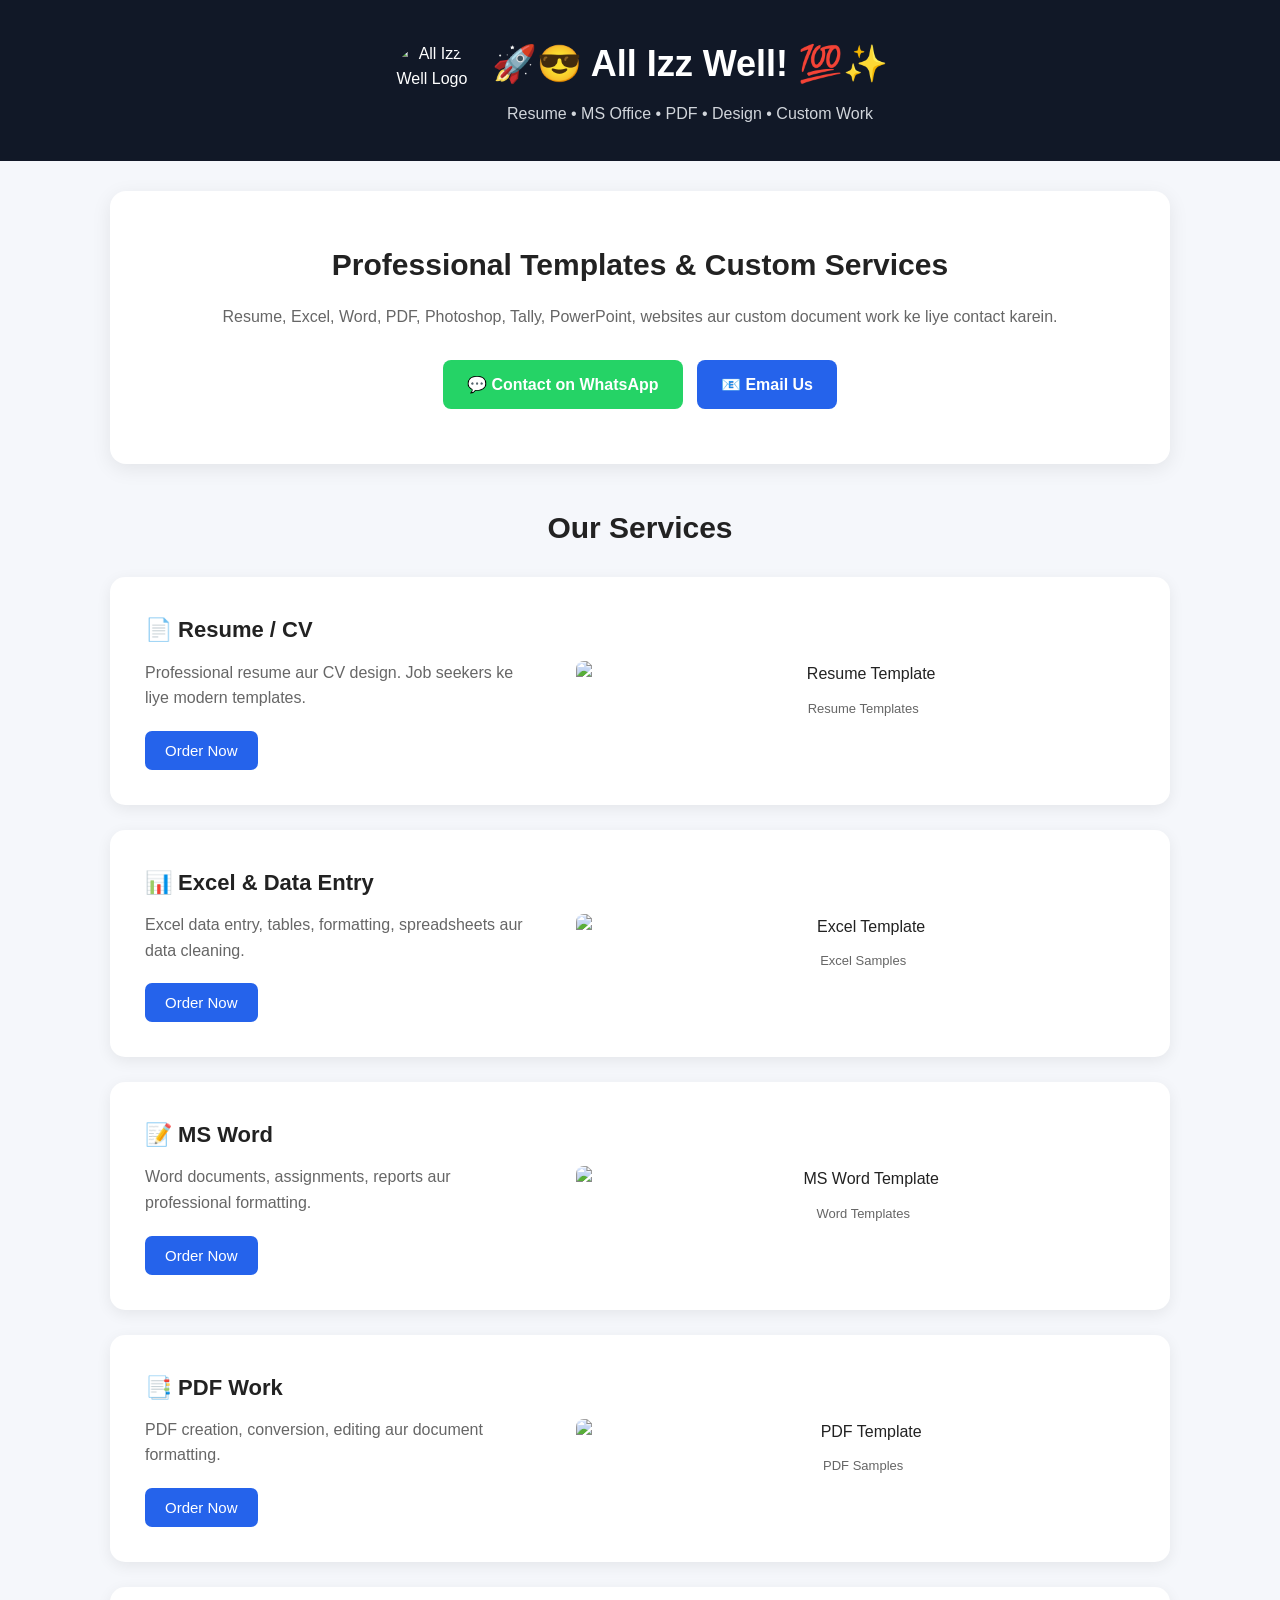
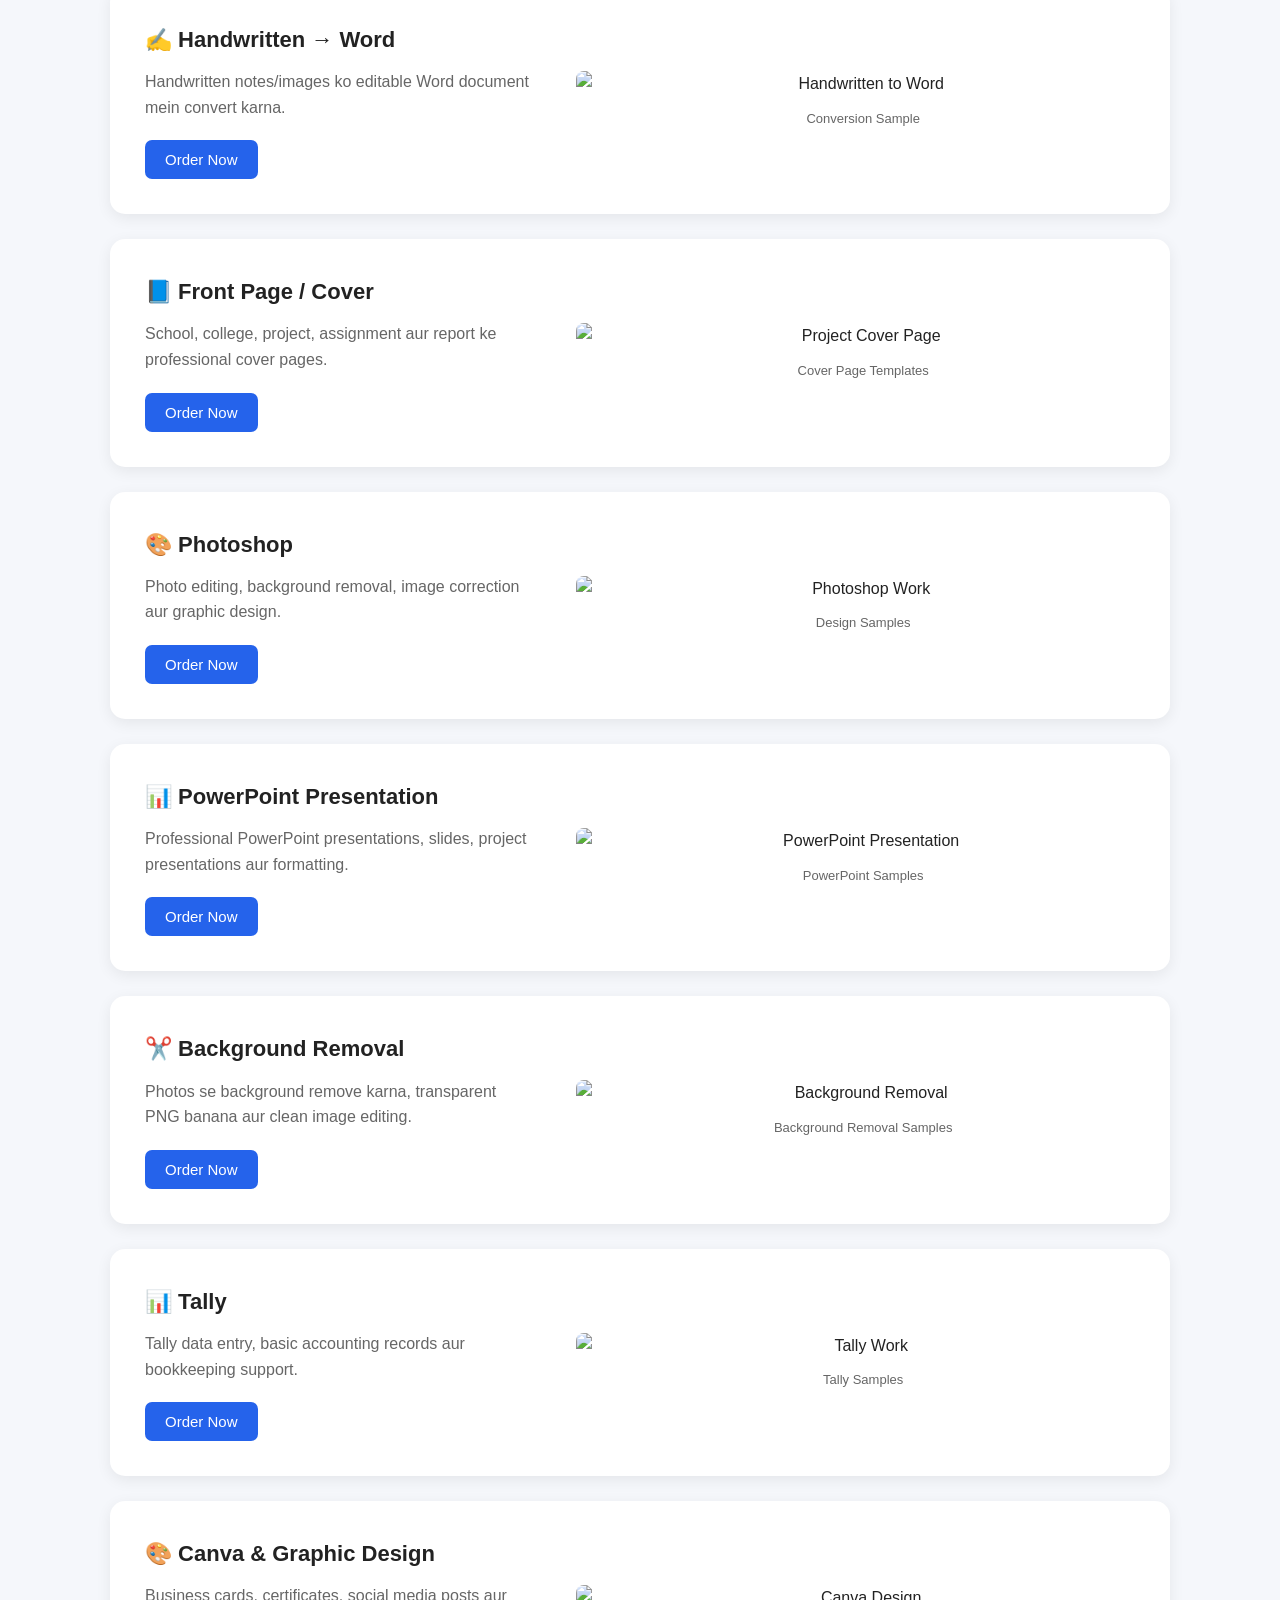
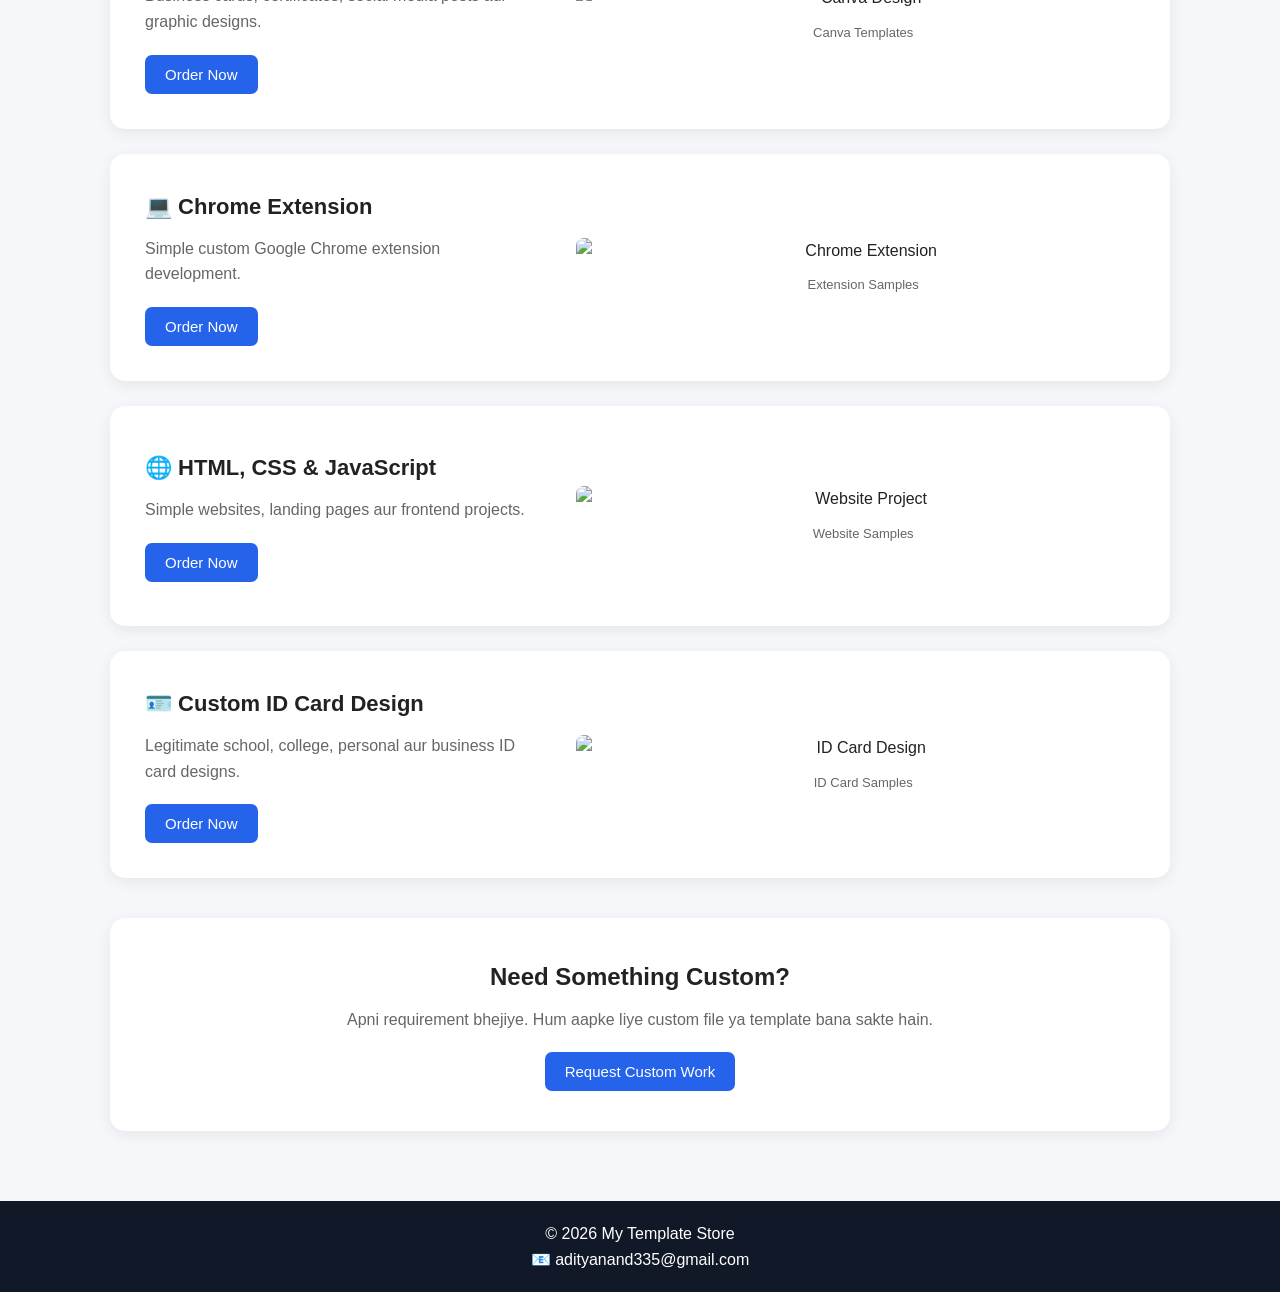
==== index.html @ 612ad0fc "Add files via upload" ====
<!DOCTYPE html>
<html lang="en">
<head>
    <meta charset="UTF-8">
    <meta name="viewport" content="width=device-width, initial-scale=1.0">

    <title>My Template Store</title>

    <link rel="stylesheet" href="style.css">
</head>

<body>

<header class="site-header">

    <img src="C:\Users\MR.  ADTYA 😊\Desktop\my-template-website\images\Logo.png"
         alt="All Izz Well Logo"
         class="logo">

    <div>
        <h1>🚀😎 All Izz Well! 💯✨</h1>
        <p>Resume • MS Office • PDF • Design • Custom Work</p>
    </div>

</header>

<main>

    <!-- HERO -->
    <section class="hero">

        <h2>Professional Templates & Custom Services</h2>

        <p>
            Resume, Excel, Word, PDF, Photoshop, Tally,
            PowerPoint, websites aur custom document work ke liye contact karein.
        </p>

        <div class="contact-buttons">

            <a class="whatsapp"
               href="https://wa.me/7348152598"
               target="_blank">
                💬 Contact on WhatsApp
            </a>

            <a class="email"
   href="https://mail.google.com/mail/?view=cm&fs=1&to=adityanad335@gmail.com"
   target="_blank">
    📧 Email Us
</a>

        </div>

    </section>


    <!-- SERVICES -->
    <section class="services">

        <h2>Our Services</h2>


        <!-- RESUME -->
        <div class="service-card">

            <div class="service-info">

                <h3>📄 Resume / CV</h3>

                <p>
                    Professional resume aur CV design.
                    Job seekers ke liye modern templates.
                </p>

                <button onclick="order('Resume / CV')">
                    Order Now
                </button>

            </div>

            <div class="sample">

                <img src="images/resume.png"
                     alt="Resume Template">

                <span>Resume Templates</span>

            </div>

        </div>


        <!-- EXCEL -->
        <div class="service-card">

            <div class="service-info">

                <h3>📊 Excel & Data Entry</h3>

                <p>
                    Excel data entry, tables, formatting,
                    spreadsheets aur data cleaning.
                </p>

                <button onclick="order('Excel & Data Entry')">
                    Order Now
                </button>

            </div>

            <div class="sample">

                <img src="images/excel.png"
                     alt="Excel Template">

                <span>Excel Samples</span>

            </div>

        </div>


        <!-- WORD -->
        <div class="service-card">

            <div class="service-info">

                <h3>📝 MS Word</h3>

                <p>
                    Word documents, assignments,
                    reports aur professional formatting.
                </p>

                <button onclick="order('MS Word Work')">
                    Order Now
                </button>

            </div>

            <div class="sample">

                <img src="images/word.png"
                     alt="MS Word Template">

                <span>Word Templates</span>

            </div>

        </div>


        <!-- PDF -->
        <div class="service-card">

            <div class="service-info">

                <h3>📑 PDF Work</h3>

                <p>
                    PDF creation, conversion, editing
                    aur document formatting.
                </p>

                <button onclick="order('PDF Work')">
                    Order Now
                </button>

            </div>

            <div class="sample">

                <img src="images/pdf.jpg"
                     alt="PDF Template">

                <span>PDF Samples</span>

            </div>

        </div>


        <!-- HANDWRITTEN TO WORD -->
        <div class="service-card">

            <div class="service-info">

                <h3>✍️ Handwritten → Word</h3>

                <p>
                    Handwritten notes/images ko
                    editable Word document mein convert karna.
                </p>

                <button onclick="order('Handwritten to Word')">
                    Order Now
                </button>

            </div>

            <div class="sample">

                <img src="images/handwritten.png"
                     alt="Handwritten to Word">

                <span>Conversion Sample</span>

            </div>

        </div>


        <!-- COVER PAGE -->
        <div class="service-card">

            <div class="service-info">

                <h3>📘 Front Page / Cover</h3>

                <p>
                    School, college, project, assignment
                    aur report ke professional cover pages.
                </p>

                <button onclick="order('Front Page Cover Design')">
                    Order Now
                </button>

            </div>

            <div class="sample">

                <img src="C:\Users\MR.  ADTYA 😊\Desktop\my-template-website\images\image.png"
                     alt="Project Cover Page">

                <span>Cover Page Templates</span>

            </div>

        </div>


        <!-- PHOTOSHOP -->
        <div class="service-card">

            <div class="service-info">

                <h3>🎨 Photoshop</h3>

                <p>
                    Photo editing, background removal,
                    image correction aur graphic design.
                </p>

                <button onclick="order('Photoshop Work')">
                    Order Now
                </button>

            </div>

            <div class="sample">

                <img src="C:\Users\MR.  ADTYA 😊\Desktop\my-template-website\images\photoshop.png"
                     alt="Photoshop Work">

                <span>Design Samples</span>

            </div>

        </div>


        <!-- POWERPOINT -->
        <div class="service-card">

            <div class="service-info">

                <h3>📊 PowerPoint Presentation</h3>

                <p>
                    Professional PowerPoint presentations,
                    slides, project presentations aur formatting.
                </p>

                <button onclick="order('PowerPoint Presentation')">
                    Order Now
                </button>

            </div>

            <div class="sample">

                <img src="C:\Users\MR.  ADTYA 😊\Desktop\my-template-website\images\Screenshot 2026-08-23 151358.png"
                     alt="PowerPoint Presentation">

                <span>PowerPoint Samples</span>

            </div>

        </div>


        <!-- BACKGROUND REMOVAL -->
        <div class="service-card">

            <div class="service-info">

                <h3>✂️ Background Removal</h3>

                <p>
                    Photos se background remove karna,
                    transparent PNG banana aur clean image editing.
                </p>

                <button onclick="order('Background Removal')">
                    Order Now
                </button>

            </div>

            <div class="sample">

                <img src="C:\Users\MR.  ADTYA 😊\Desktop\my-template-website\images\Screenshot_23-8-2026_14572_.jpeg"
                     alt="Background Removal">

                <span>Background Removal Samples</span>

            </div>

        </div>


        <!-- TALLY -->
        <div class="service-card">

            <div class="service-info">

                <h3>📊 Tally</h3>

                <p>
                    Tally data entry, basic accounting records
                    aur bookkeeping support.
                </p>

                <button onclick="order('Tally Work')">
                    Order Now
                </button>

            </div>

            <div class="sample">

                <img src="C:\Users\MR.  ADTYA 😊\Desktop\my-template-website\images\Screenshot_23-8-2026_145813_.jpeg"
                     alt="Tally Work">

                <span>Tally Samples</span>

            </div>

        </div>


        <!-- CANVA -->
        <div class="service-card">

            <div class="service-info">

                <h3>🎨 Canva & Graphic Design</h3>

                <p>
                    Business cards, certificates,
                    social media posts aur graphic designs.
                </p>

                <button onclick="order('Canva Graphic Design')">
                    Order Now
                </button>

            </div>

            <div class="sample">

                <img src="C:\Users\MR.  ADTYA 😊\Desktop\my-template-website\images\Screenshot_23-8-2026_145837_.jpeg"
                     alt="Canva Design">

                <span>Canva Templates</span>

            </div>

        </div>


        <!-- CHROME EXTENSION -->
        <div class="service-card">

            <div class="service-info">

                <h3>💻 Chrome Extension</h3>

                <p>
                    Simple custom Google Chrome
                    extension development.
                </p>

                <button onclick="order('Chrome Extension')">
                    Order Now
                </button>

            </div>

            <div class="sample">

                <img src="C:\Users\MR.  ADTYA 😊\Desktop\my-template-website\images\Screenshot_23-8-2026_145729_.jpeg"
                     alt="Chrome Extension">

                <span>Extension Samples</span>

            </div>

        </div>


        <!-- WEBSITE -->
        <div class="service-card">

            <div class="service-info">

                <h3>🌐 HTML, CSS & JavaScript</h3>

                <p>
                    Simple websites, landing pages
                    aur frontend projects.
                </p>

                <button onclick="order('HTML CSS JavaScript Work')">
                    Order Now
                </button>

            </div>

            <div class="sample">

                <img src="C:\Users\MR.  ADTYA 😊\Desktop\my-template-website\images\Screenshot_23-8-2026_145743_.jpeg"
                     alt="Website Project">

                <span>Website Samples</span>

            </div>

        </div>


        <!-- ID CARD -->
        <div class="service-card">

            <div class="service-info">

                <h3>🪪 Custom ID Card Design</h3>

                <p>
                    Legitimate school, college,
                    personal aur business ID card designs.
                </p>

                <button onclick="order('Custom ID Card Design')">
                    Order Now
                </button>

            </div>

            <div class="sample">

                <img src="C:\Users\MR.  ADTYA 😊\Desktop\my-template-website\images\Screenshot_23-8-2026_145759_.jpeg"
                     alt="ID Card Design">

                <span>ID Card Samples</span>

            </div>

        </div>

    </section>


    <!-- CUSTOM WORK -->
    <section class="custom">

        <h2>Need Something Custom?</h2>

        <p>
            Apni requirement bhejiye.
            Hum aapke liye custom file ya template bana sakte hain.
        </p>

        <button onclick="order('Custom Work')">
            Request Custom Work
        </button>

    </section>

</main>


<footer>

    <p>
        © 2026 My Template Store
    </p>

    <p>
        📧 adityanand335@gmail.com
    </p>

</footer>


<script src="script.js"></script>

</body>
</html>
---- style.css ----
* {
    margin: 0;
    padding: 0;
    box-sizing: border-box;
}

body {
    font-family: Arial, sans-serif;
    background: #f5f7fb;
    color: #222;
    line-height: 1.6;
    animation: pageLoad 0.7s ease;
}

/* HEADER */






.site-header {
    display: flex;
    align-items: center;
    justify-content: center;
    gap: 20px;
}

.logo {
    width: 80px;
    height: 80px;
    object-fit: contain;
    border-radius: 50%;
}

@media (max-width: 600px) {
    .site-header {
        flex-direction: column;
        text-align: center;
    }

    .logo {
        width: 70px;
        height: 70px;
    }
}






header {
    background: #111827;
    color: white;
    text-align: center;
    padding: 35px 20px;
}

header h1 {
    font-size: 36px;
    margin-bottom: 8px;
}

header p {
    color: #d1d5db;
}


/* MAIN */

main {
    max-width: 1100px;
    margin: auto;
    padding: 30px 20px;
}


/* HERO */

.hero {
    background: white;
    text-align: center;
    padding: 50px 25px;
    border-radius: 16px;
    margin-bottom: 40px;
    box-shadow: 0 5px 20px rgba(0, 0, 0, 0.08);
}

.hero h2 {
    font-size: 30px;
    margin-bottom: 15px;
    animation: slideDown 0.8s ease;
}

.hero p {
    color: #666;
    margin-bottom: 25px;
    animation: slideUp 0.9s ease;
}


/* CONTACT BUTTONS */

.whatsapp,
.email {
    display: inline-block;
    color: white;
    text-decoration: none;
    padding: 12px 24px;
    border-radius: 8px;
    font-weight: bold;
    margin: 5px;
    transition: transform 0.2s ease, opacity 0.2s ease;
}

.whatsapp {
    background: #25d366;
}

.email {
    background: #2563eb;
}

.whatsapp:hover,
.email:hover {
    transform: scale(1.05);
    opacity: 0.9;
}


/* SERVICES TITLE */

.services > h2 {
    text-align: center;
    font-size: 30px;
    margin-bottom: 25px;
}


/* SERVICE CARD */

.service-card {
    background: white;
    min-height: 220px;
    margin-bottom: 25px;
    border-radius: 15px;
    padding: 20px;

    display: flex;
    align-items: center;
    gap: 30px;

    box-shadow: 0 4px 15px rgba(0, 0, 0, 0.07);

    transition:
        transform 0.3s ease,
        box-shadow 0.3s ease;
}


/* CARD HOVER */

.service-card:hover {
    transform: translateY(-7px);
    box-shadow: 0 12px 30px rgba(0, 0, 0, 0.15);
}


/* LEFT SIDE */

.service-info {
    width: 42%;
    padding: 15px;
}

.service-info h3 {
    font-size: 22px;
    margin-bottom: 12px;
}

.service-info p {
    color: #666;
    margin-bottom: 20px;
}


/* ORDER BUTTON */

button {
    border: none;
    background: #2563eb;
    color: white;
    padding: 11px 20px;
    border-radius: 7px;
    cursor: pointer;
    font-size: 15px;

    transition:
        transform 0.2s ease,
        background 0.2s ease;
}

button:hover {
    background: #1d4ed8;
    transform: scale(1.05);
}


/* RIGHT SIDE SAMPLE */

.sample {
    width: 58%;
    text-align: center;
}

.sample img {
    width: 100%;
    max-height: 220px;
    object-fit: contain;
    border-radius: 8px;
    display: block;
    margin-bottom: 8px;

    transition: transform 0.4s ease;
}

.service-card:hover .sample img {
    transform: scale(1.04);
}

.sample span {
    color: #666;
    font-size: 13px;
}


/* CUSTOM WORK */

.custom {
    background: white;
    text-align: center;
    padding: 40px 20px;
    margin-top: 40px;
    border-radius: 15px;
    box-shadow: 0 4px 15px rgba(0, 0, 0, 0.07);
}

.custom h2 {
    margin-bottom: 10px;
}

.custom p {
    color: #666;
    margin-bottom: 20px;
}


/* FOOTER */

footer {
    background: #111827;
    color: white;
    text-align: center;
    padding: 20px;
    margin-top: 40px;
}


/* ANIMATIONS */

@keyframes pageLoad {
    from {
        opacity: 0;
    }

    to {
        opacity: 1;
    }
}

@keyframes slideDown {
    from {
        opacity: 0;
        transform: translateY(-20px);
    }

    to {
        opacity: 1;
        transform: translateY(0);
    }
}

@keyframes slideUp {
    from {
        opacity: 0;
        transform: translateY(20px);
    }

    to {
        opacity: 1;
        transform: translateY(0);
    }
}


/* MOBILE */

@media (max-width: 700px) {

    .service-card {
        flex-direction: column;
        align-items: stretch;
    }

    .service-info,
    .sample {
        width: 100%;
    }

    .service-info {
        padding: 10px;
    }

    header h1 {
        font-size: 28px;
    }

    .hero h2 {
        font-size: 24px;
    }

    .sample img {
        max-height: 250px;
    }
}
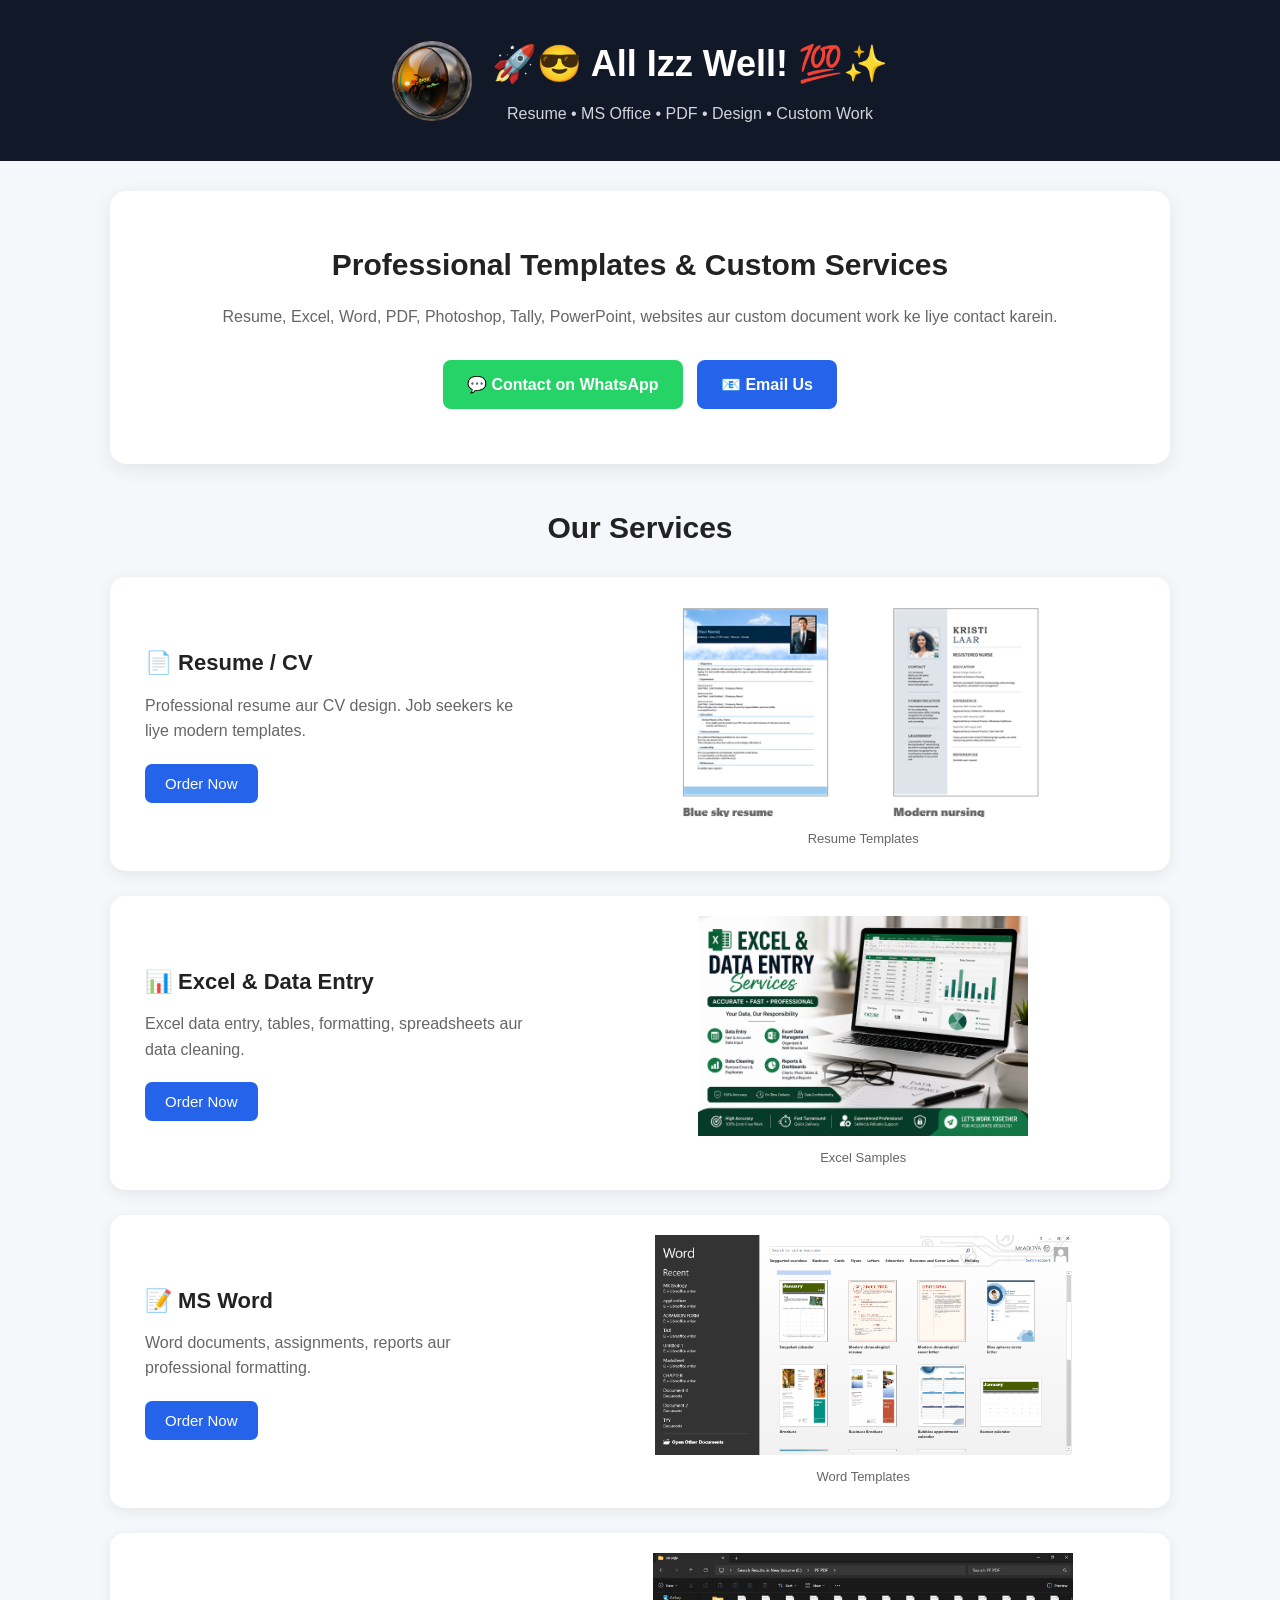
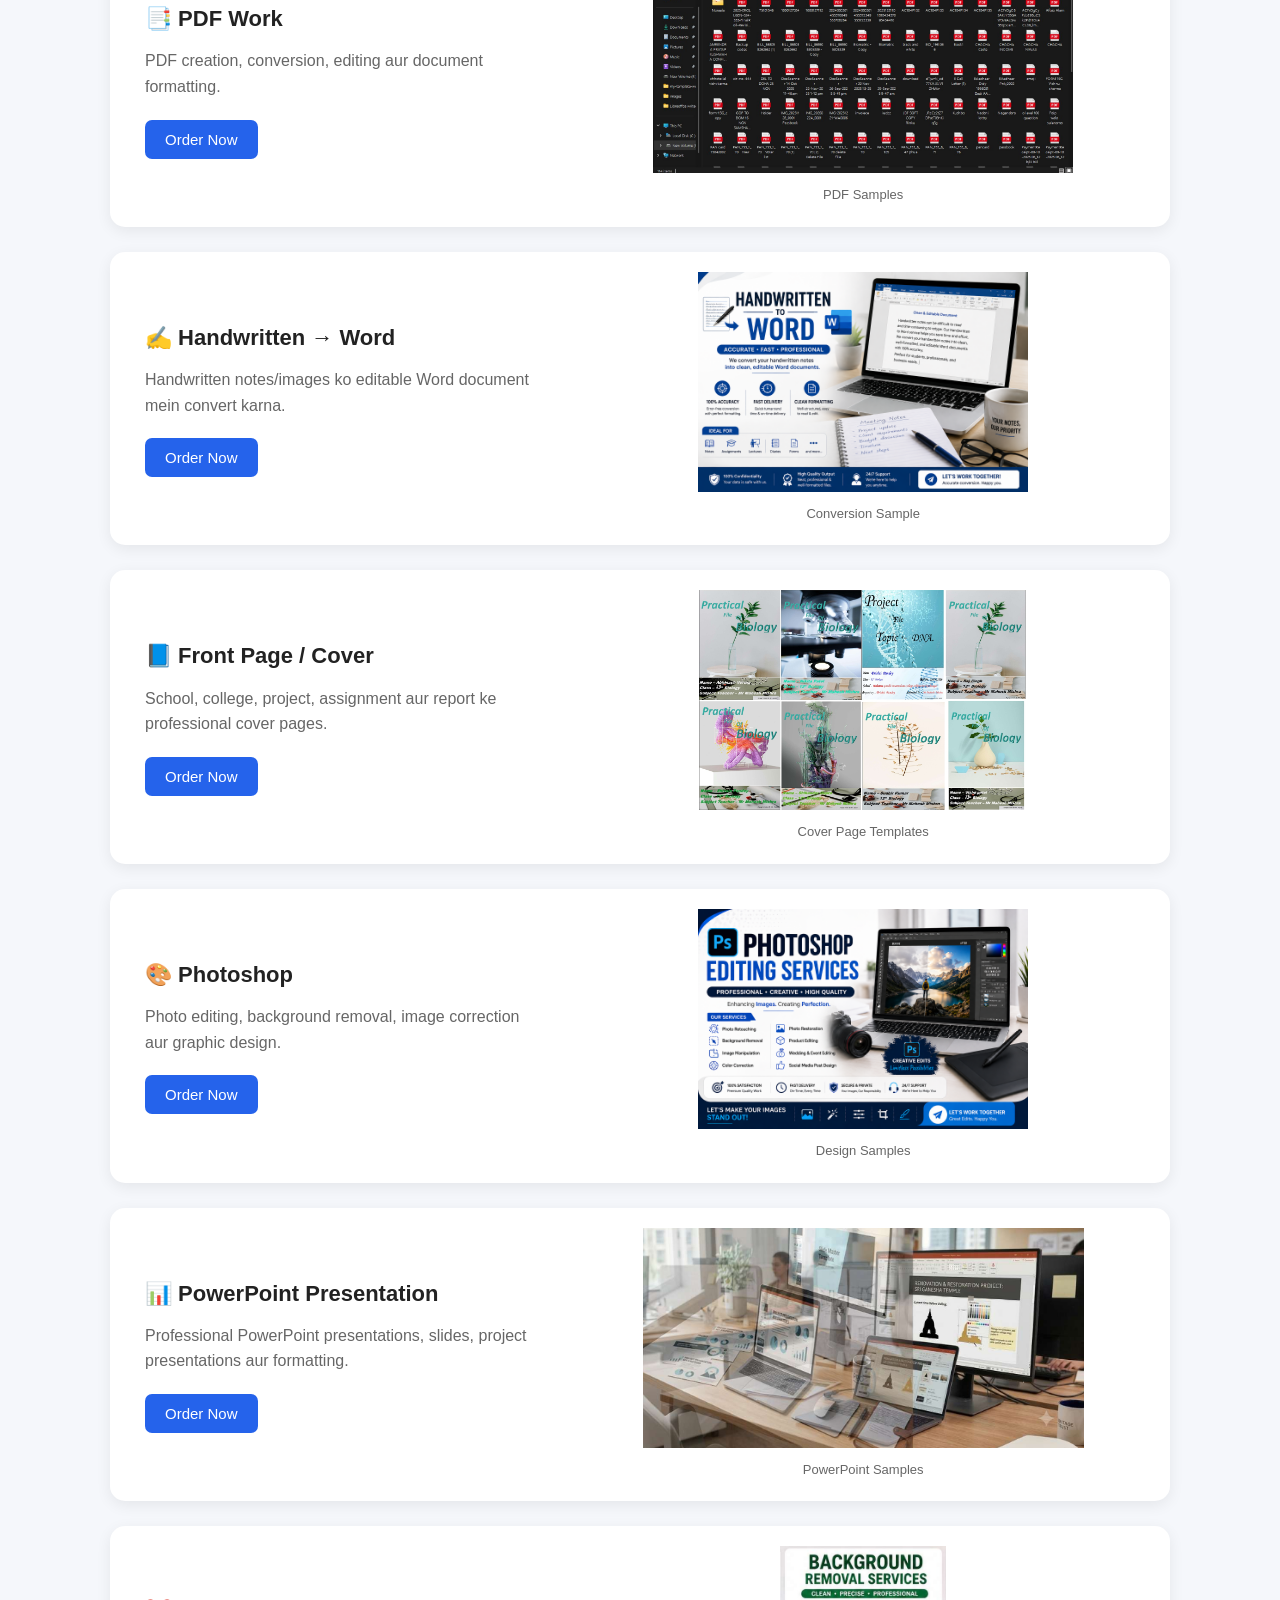
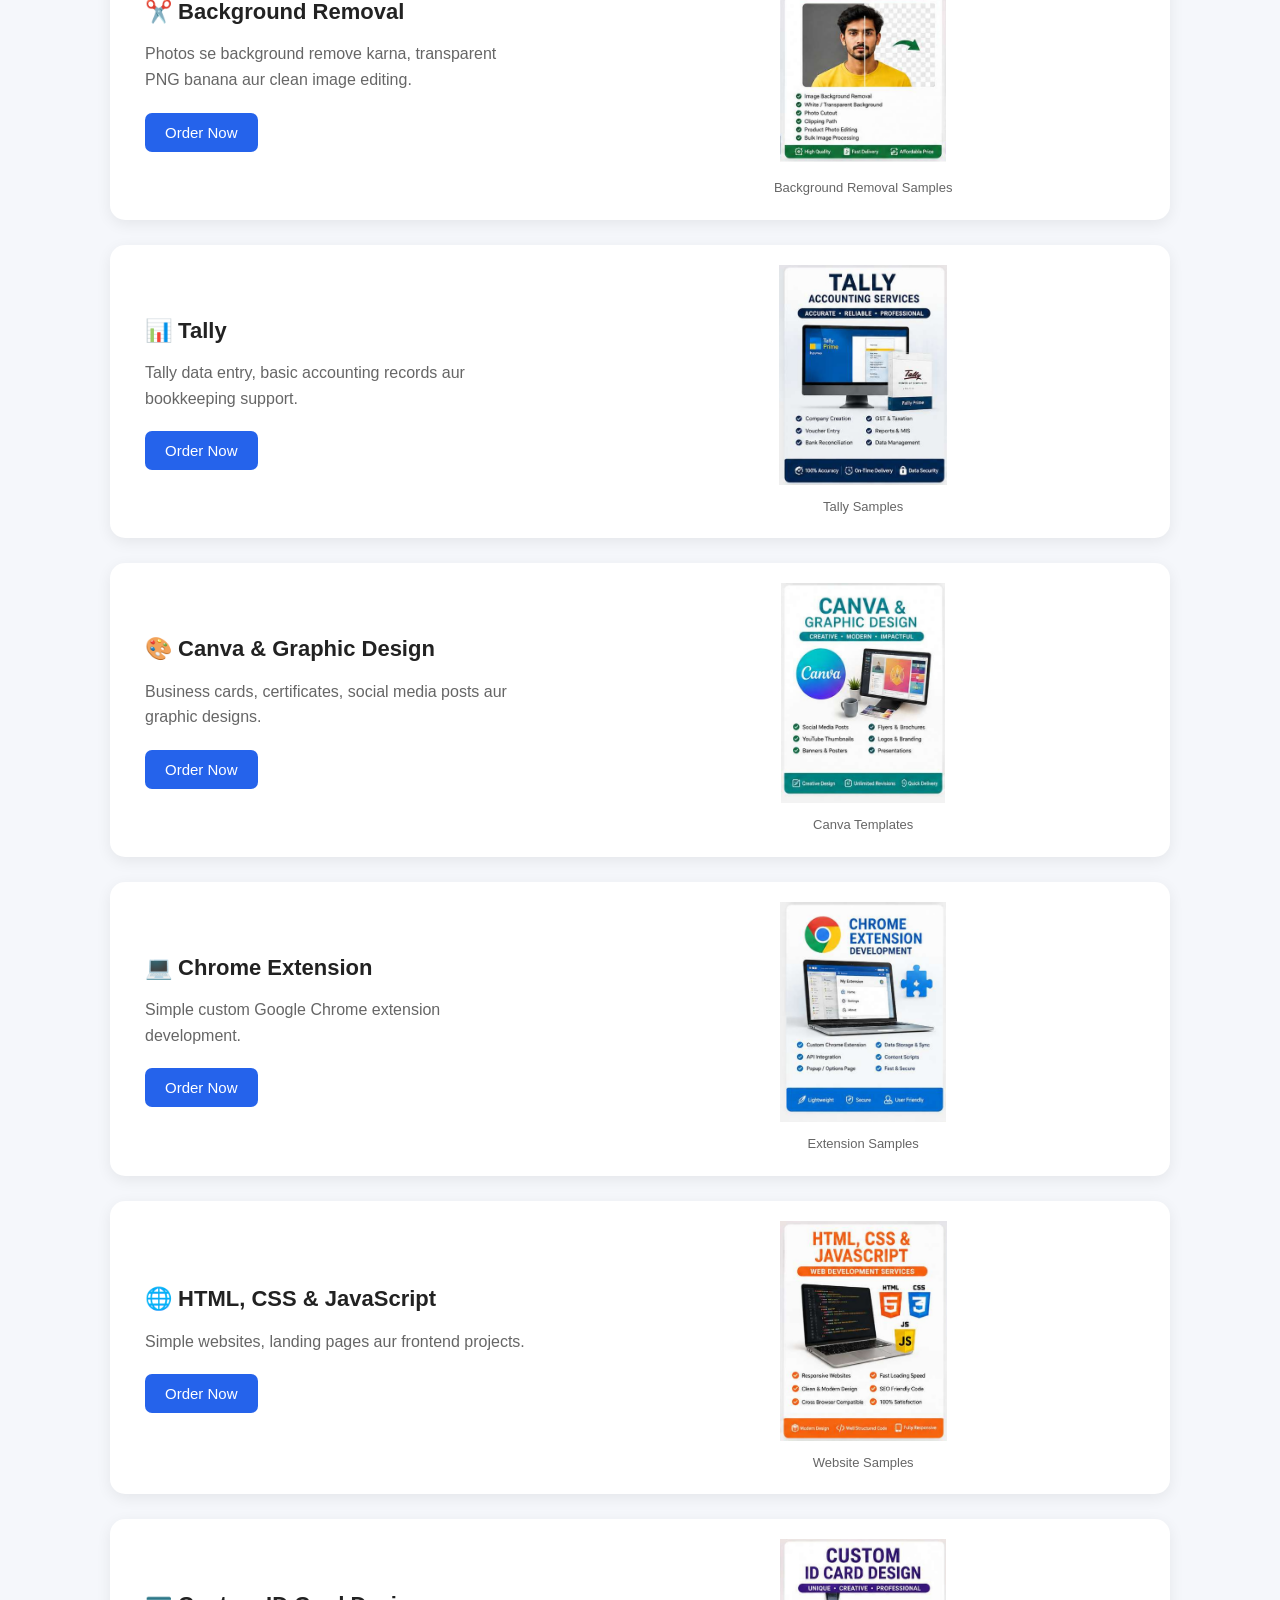
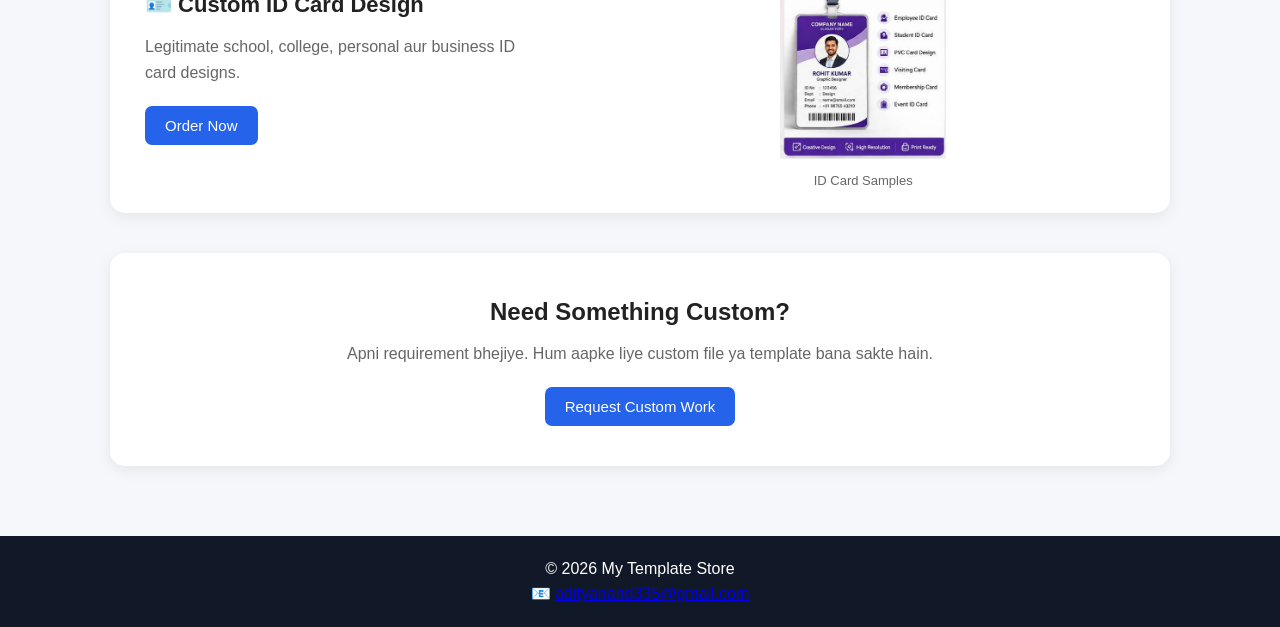
==== commit e04e32df: "Update index.html" ====
--- a/index.html
+++ b/index.html
@@ -13,7 +13,7 @@
 
 <header class="site-header">
 
-    <img src="C:\Users\MR.  ADTYA 😊\Desktop\my-template-website\images\Logo.png"
+    <img src="images/Logo.png"
          alt="All Izz Well Logo"
          class="logo">
 
@@ -24,6 +24,7 @@
 
 </header>
 
+
 <main>
 
     <!-- HERO -->
@@ -39,16 +40,16 @@
         <div class="contact-buttons">
 
             <a class="whatsapp"
-               href="https://wa.me/7348152598"
+               href="https://wa.me/917348152598"
                target="_blank">
                 💬 Contact on WhatsApp
             </a>
 
             <a class="email"
-   href="https://mail.google.com/mail/?view=cm&fs=1&to=adityanad335@gmail.com"
-   target="_blank">
-    📧 Email Us
-</a>
+               href="https://mail.google.com/mail/?view=cm&fs=1&to=adityanand335@gmail.com"
+               target="_blank">
+                📧 Email Us
+            </a>
 
         </div>
 
@@ -231,7 +232,7 @@
 
             <div class="sample">
 
-                <img src="C:\Users\MR.  ADTYA 😊\Desktop\my-template-website\images\image.png"
+                <img src="images/image.png"
                      alt="Project Cover Page">
 
                 <span>Cover Page Templates</span>
@@ -261,7 +262,7 @@
 
             <div class="sample">
 
-                <img src="C:\Users\MR.  ADTYA 😊\Desktop\my-template-website\images\photoshop.png"
+                <img src="images/photoshop.png"
                      alt="Photoshop Work">
 
                 <span>Design Samples</span>
@@ -291,7 +292,7 @@
 
             <div class="sample">
 
-                <img src="C:\Users\MR.  ADTYA 😊\Desktop\my-template-website\images\Screenshot 2026-08-23 151358.png"
+                <img src="images/Screenshot 2026-08-23 151358.png"
                      alt="PowerPoint Presentation">
 
                 <span>PowerPoint Samples</span>
@@ -321,7 +322,7 @@
 
             <div class="sample">
 
-                <img src="C:\Users\MR.  ADTYA 😊\Desktop\my-template-website\images\Screenshot_23-8-2026_14572_.jpeg"
+                <img src="images/Screenshot_23-8-2026_14572_.jpeg"
                      alt="Background Removal">
 
                 <span>Background Removal Samples</span>
@@ -351,7 +352,7 @@
 
             <div class="sample">
 
-                <img src="C:\Users\MR.  ADTYA 😊\Desktop\my-template-website\images\Screenshot_23-8-2026_145813_.jpeg"
+                <img src="images/Screenshot_23-8-2026_145813_.jpeg"
                      alt="Tally Work">
 
                 <span>Tally Samples</span>
@@ -381,7 +382,7 @@
 
             <div class="sample">
 
-                <img src="C:\Users\MR.  ADTYA 😊\Desktop\my-template-website\images\Screenshot_23-8-2026_145837_.jpeg"
+                <img src="images/Screenshot_23-8-2026_145837_.jpeg"
                      alt="Canva Design">
 
                 <span>Canva Templates</span>
@@ -411,7 +412,7 @@
 
             <div class="sample">
 
-                <img src="C:\Users\MR.  ADTYA 😊\Desktop\my-template-website\images\Screenshot_23-8-2026_145729_.jpeg"
+                <img src="images/Screenshot_23-8-2026_145729_.jpeg"
                      alt="Chrome Extension">
 
                 <span>Extension Samples</span>
@@ -441,7 +442,7 @@
 
             <div class="sample">
 
-                <img src="C:\Users\MR.  ADTYA 😊\Desktop\my-template-website\images\Screenshot_23-8-2026_145743_.jpeg"
+                <img src="images/Screenshot_23-8-2026_145743_.jpeg"
                      alt="Website Project">
 
                 <span>Website Samples</span>
@@ -471,7 +472,7 @@
 
             <div class="sample">
 
-                <img src="C:\Users\MR.  ADTYA 😊\Desktop\my-template-website\images\Screenshot_23-8-2026_145759_.jpeg"
+                <img src="images/Screenshot_23-8-2026_145759_.jpeg"
                      alt="ID Card Design">
 
                 <span>ID Card Samples</span>
@@ -509,7 +510,10 @@
     </p>
 
     <p>
-        📧 adityanand335@gmail.com
+        📧
+        <a href="mailto:adityanand335@gmail.com">
+            adityanand335@gmail.com
+        </a>
     </p>
 
 </footer>
@@ -518,4 +522,4 @@
 <script src="script.js"></script>
 
 </body>
-</html>+</html>
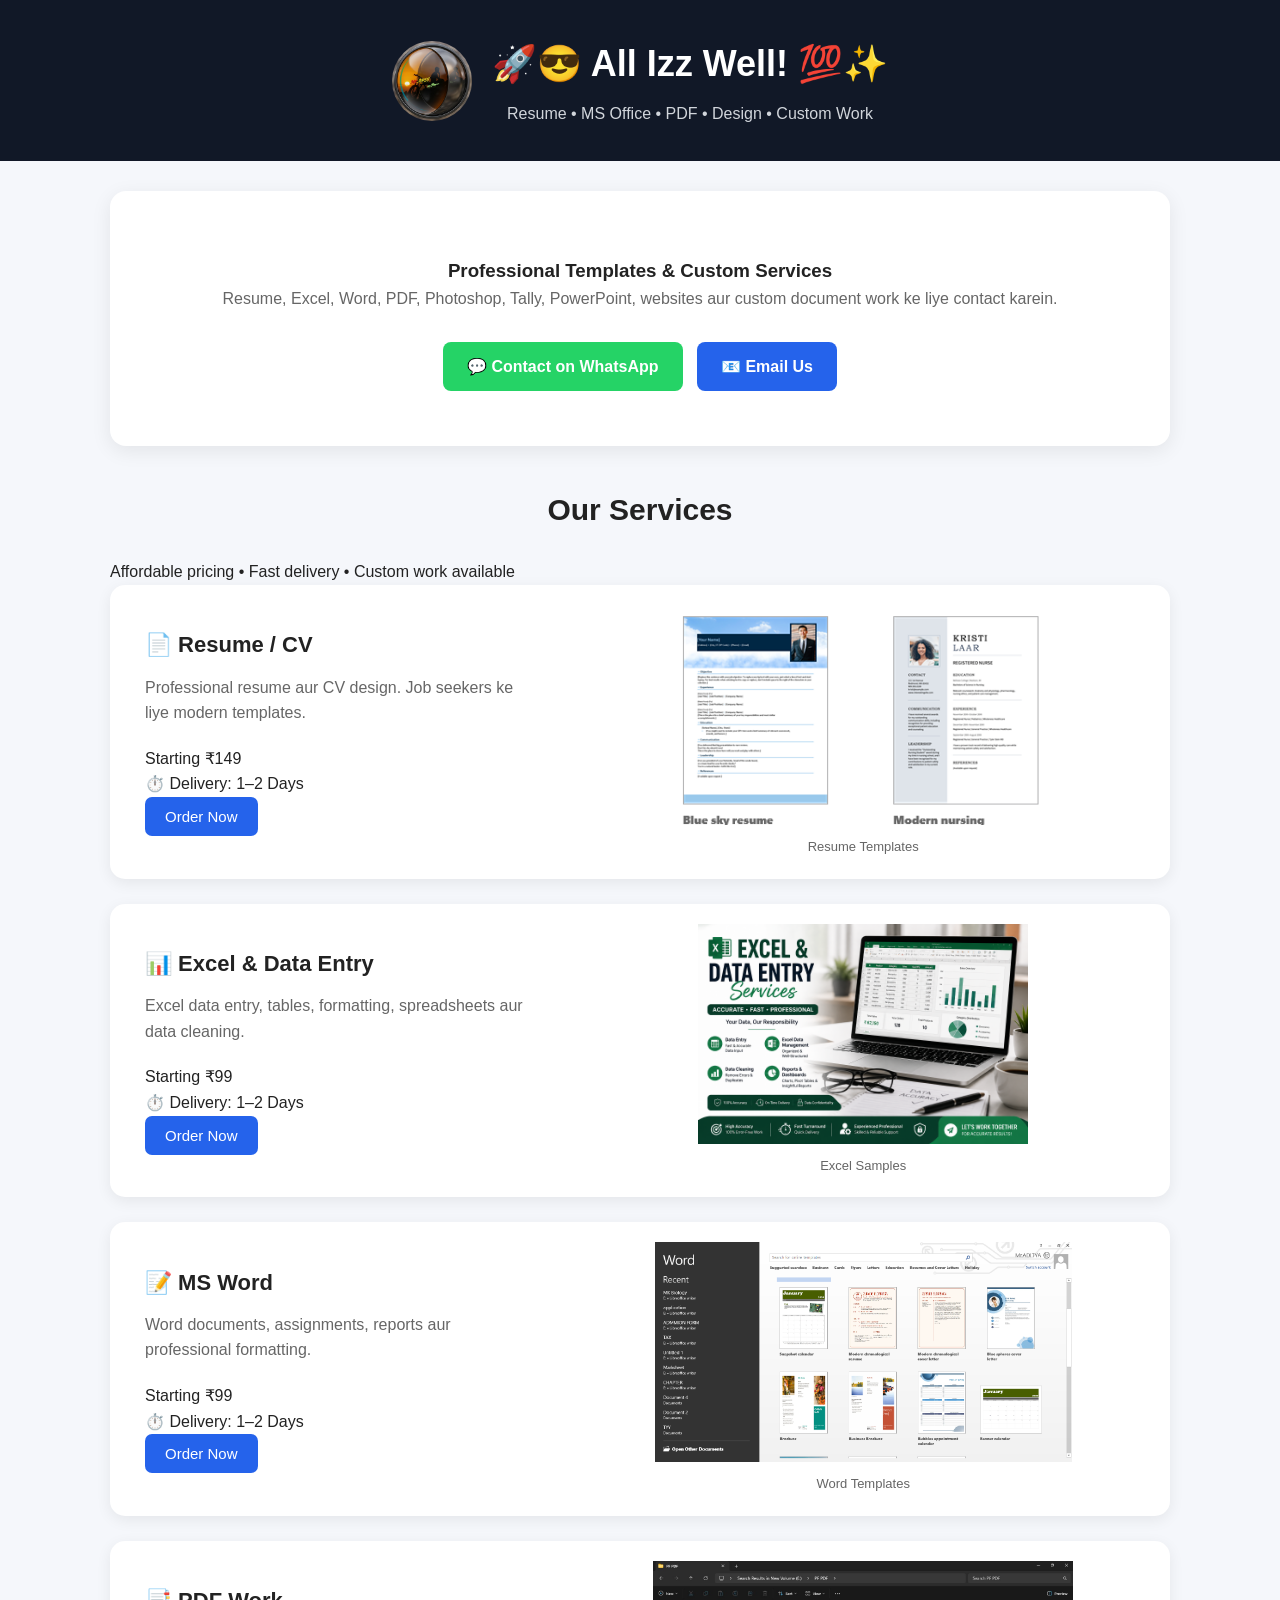
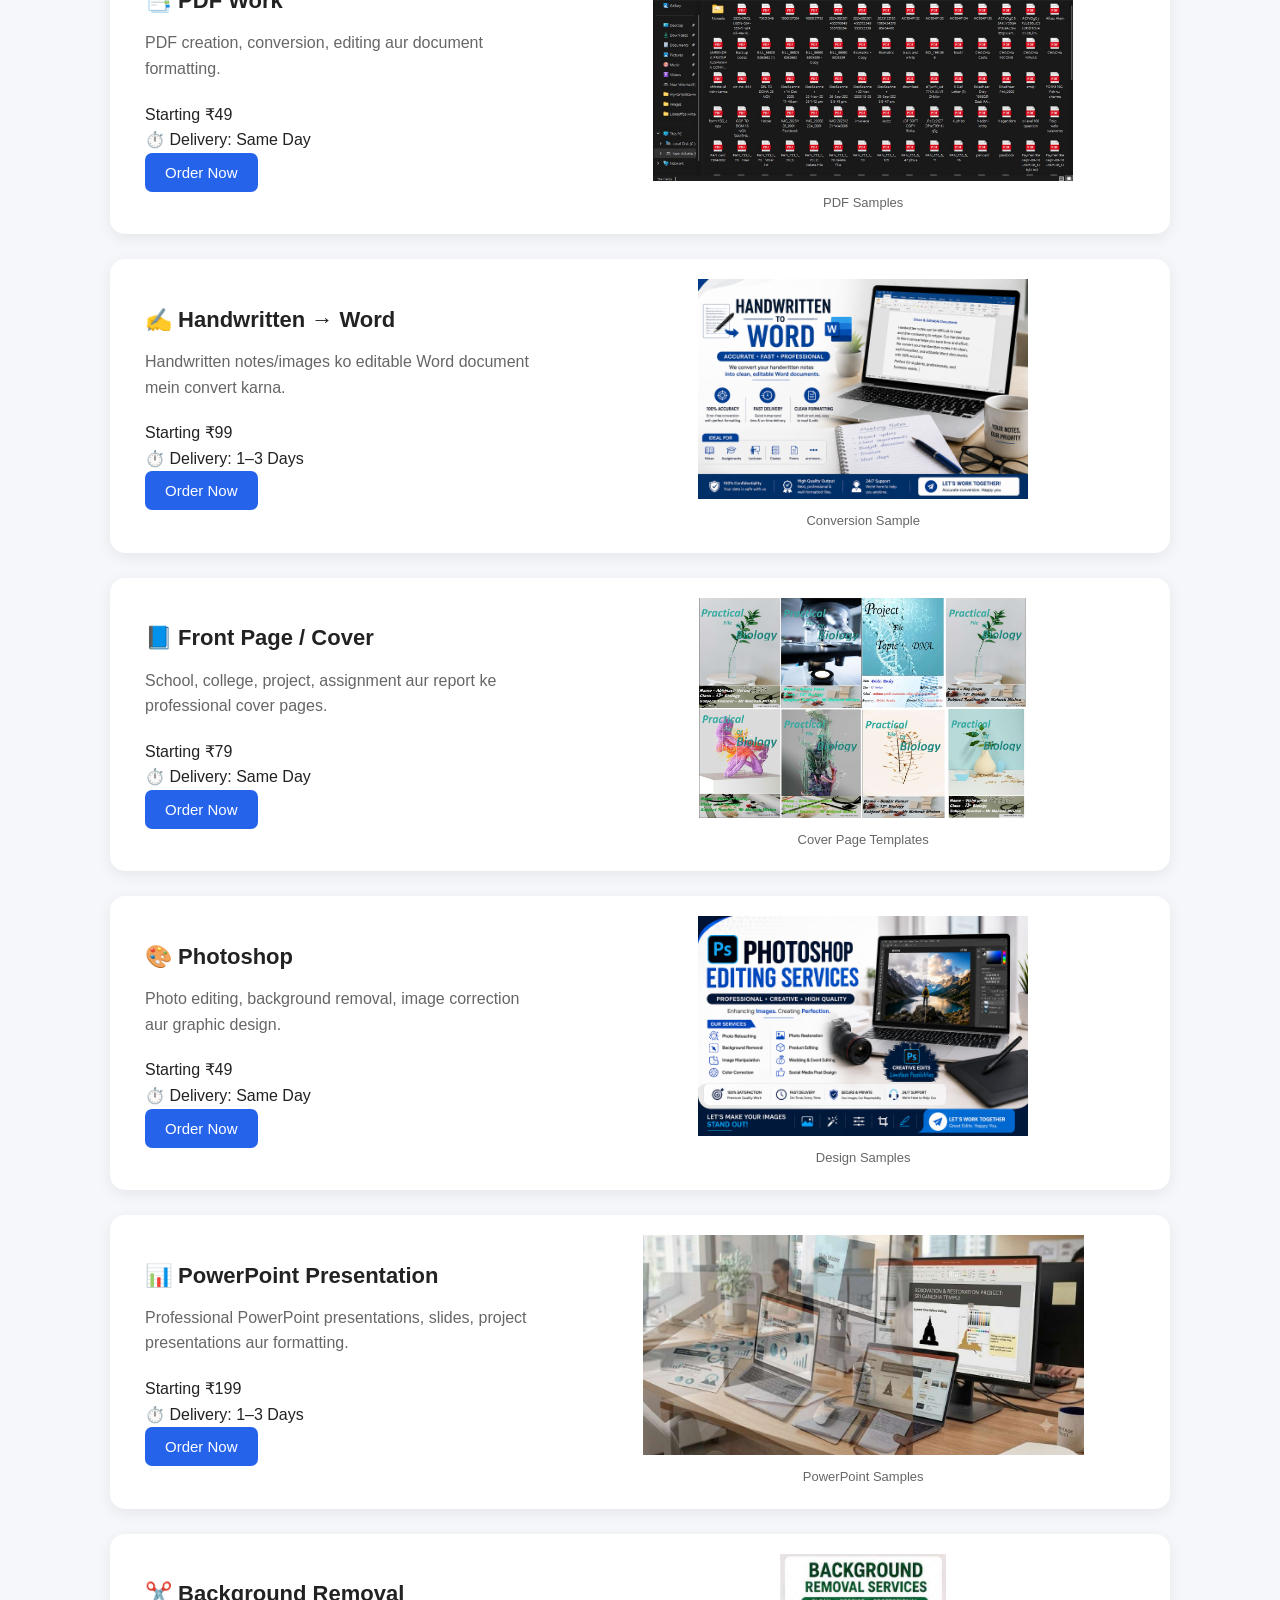
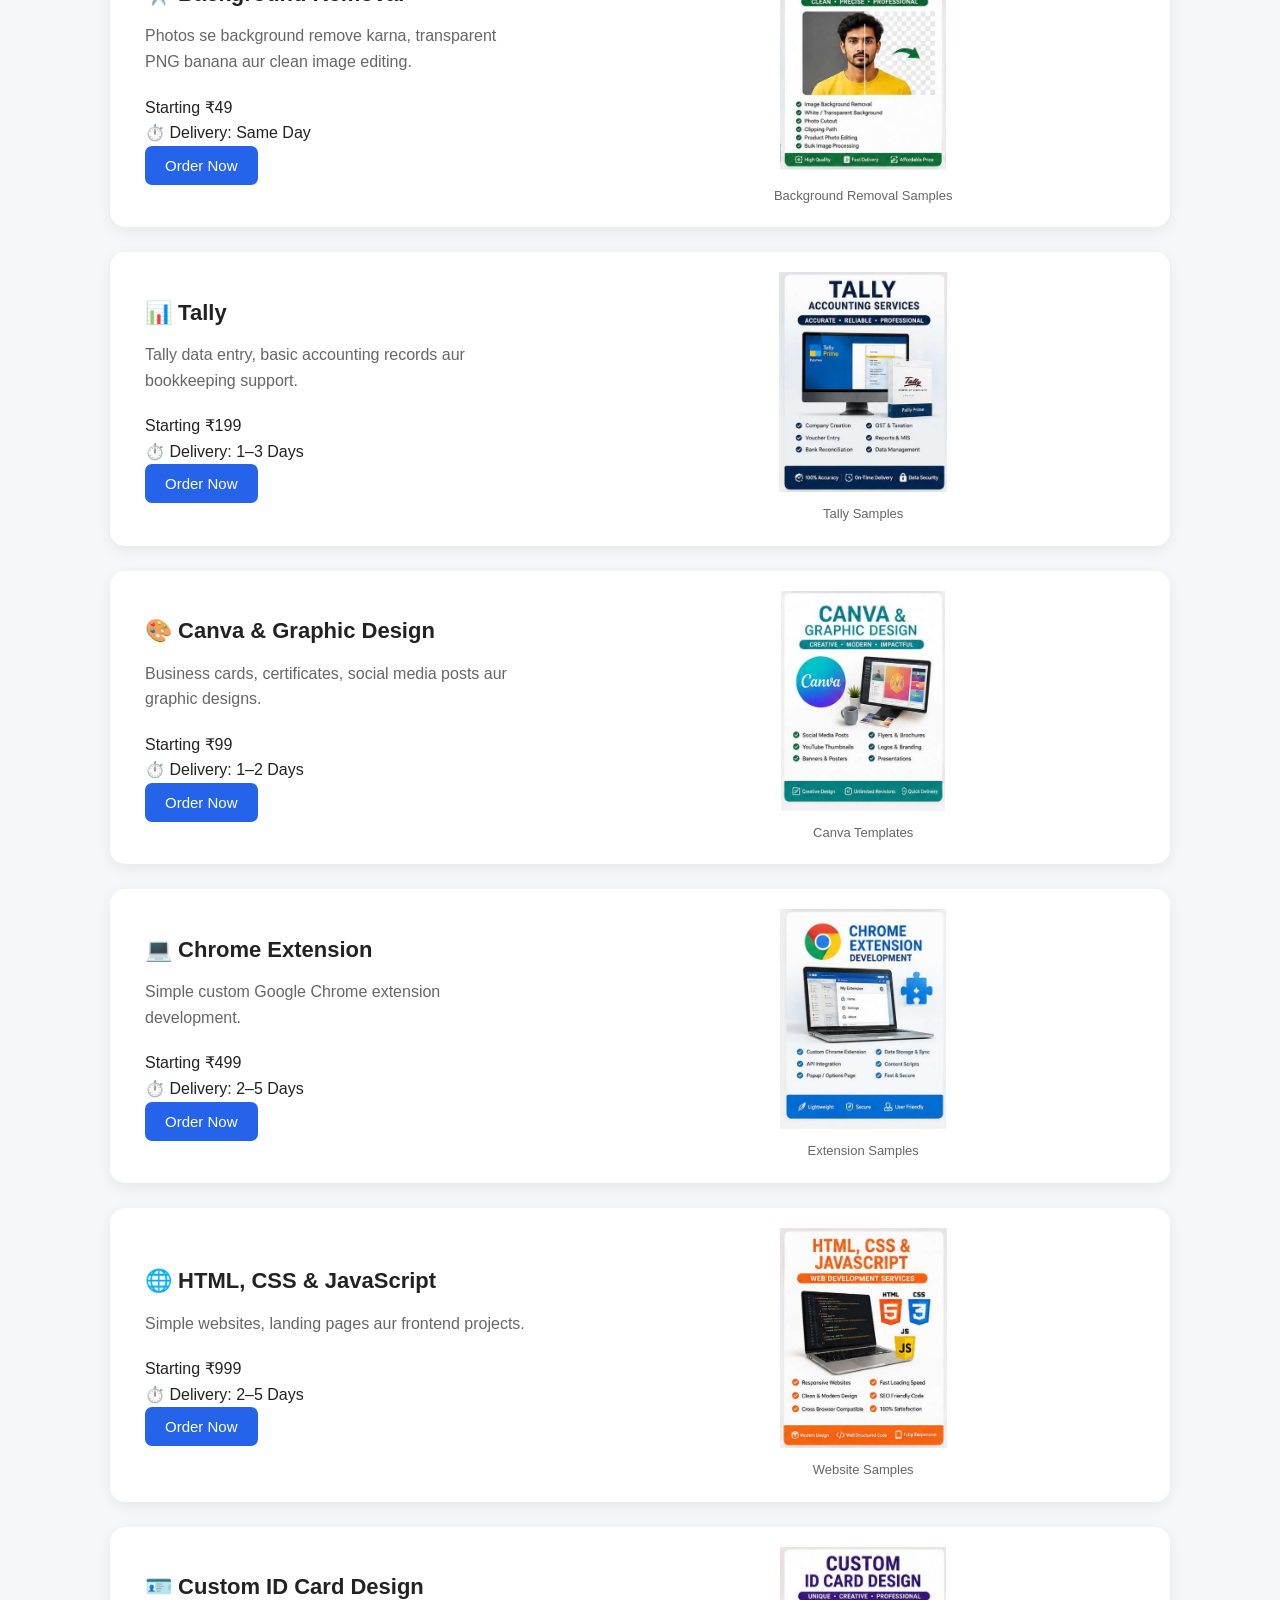
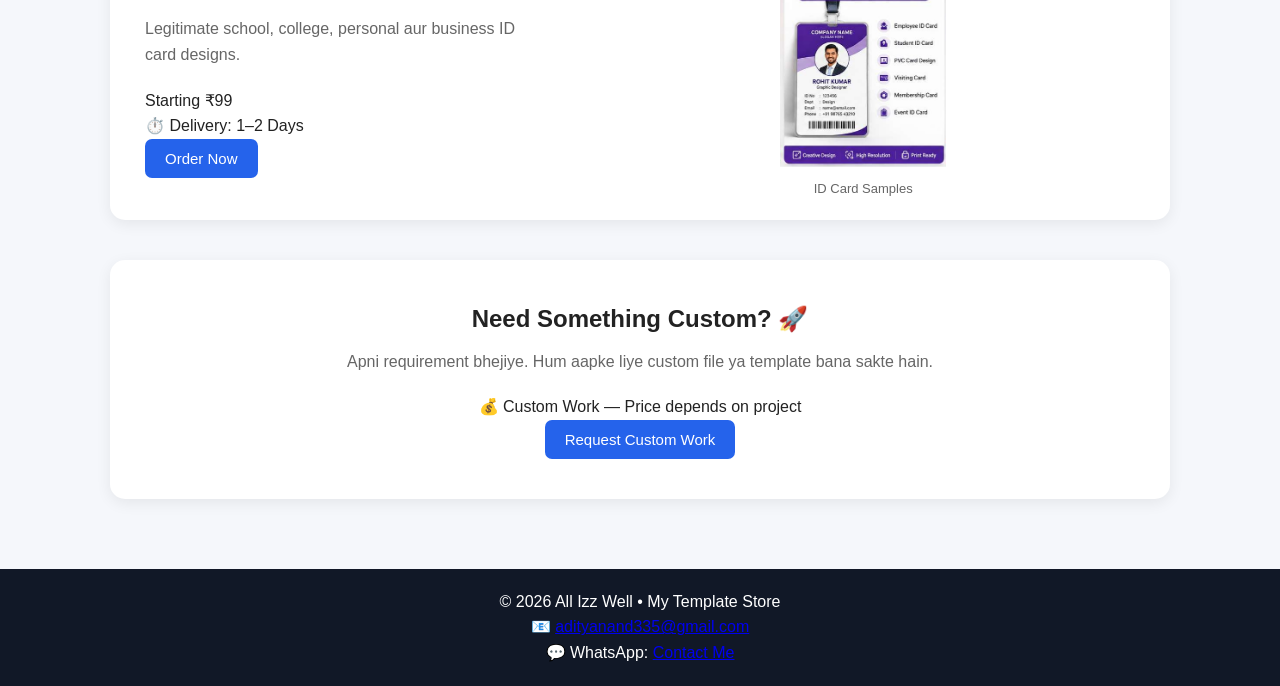
==== commit 0ac14649: "Update index.html" ====
--- a/index.html
+++ b/index.html
@@ -4,7 +4,10 @@
     <meta charset="UTF-8">
     <meta name="viewport" content="width=device-width, initial-scale=1.0">
 
-    <title>My Template Store</title>
+    <title>All Izz Well | Professional Digital Services</title>
+
+    <meta name="description"
+          content="All Izz Well - Resume, Excel, Word, PDF, Photoshop, Canva, Tally, Website and custom digital services.">
 
     <link rel="stylesheet" href="style.css">
 </head>
@@ -30,7 +33,11 @@
     <!-- HERO -->
     <section class="hero">
 
-        <h2>Professional Templates & Custom Services</h2>
+        <div class="typing-box">
+            <h2 id="typing-text"></h2>
+        </div>
+
+        <h3>Professional Templates & Custom Services</h3>
 
         <p>
             Resume, Excel, Word, PDF, Photoshop, Tally,
@@ -61,6 +68,10 @@
 
         <h2>Our Services</h2>
 
+        <p class="service-subtitle">
+            Affordable pricing • Fast delivery • Custom work available
+        </p>
+
 
         <!-- RESUME -->
         <div class="service-card">
@@ -74,6 +85,14 @@
                     Job seekers ke liye modern templates.
                 </p>
 
+                <div class="price">
+                    Starting ₹149
+                </div>
+
+                <div class="delivery">
+                    ⏱️ Delivery: 1–2 Days
+                </div>
+
                 <button onclick="order('Resume / CV')">
                     Order Now
                 </button>
@@ -104,6 +123,14 @@
                     spreadsheets aur data cleaning.
                 </p>
 
+                <div class="price">
+                    Starting ₹99
+                </div>
+
+                <div class="delivery">
+                    ⏱️ Delivery: 1–2 Days
+                </div>
+
                 <button onclick="order('Excel & Data Entry')">
                     Order Now
                 </button>
@@ -134,6 +161,14 @@
                     reports aur professional formatting.
                 </p>
 
+                <div class="price">
+                    Starting ₹99
+                </div>
+
+                <div class="delivery">
+                    ⏱️ Delivery: 1–2 Days
+                </div>
+
                 <button onclick="order('MS Word Work')">
                     Order Now
                 </button>
@@ -164,6 +199,14 @@
                     aur document formatting.
                 </p>
 
+                <div class="price">
+                    Starting ₹49
+                </div>
+
+                <div class="delivery">
+                    ⏱️ Delivery: Same Day
+                </div>
+
                 <button onclick="order('PDF Work')">
                     Order Now
                 </button>
@@ -182,7 +225,7 @@
         </div>
 
 
-        <!-- HANDWRITTEN TO WORD -->
+        <!-- HANDWRITTEN -->
         <div class="service-card">
 
             <div class="service-info">
@@ -194,6 +237,14 @@
                     editable Word document mein convert karna.
                 </p>
 
+                <div class="price">
+                    Starting ₹99
+                </div>
+
+                <div class="delivery">
+                    ⏱️ Delivery: 1–3 Days
+                </div>
+
                 <button onclick="order('Handwritten to Word')">
                     Order Now
                 </button>
@@ -224,6 +275,14 @@
                     aur report ke professional cover pages.
                 </p>
 
+                <div class="price">
+                    Starting ₹79
+                </div>
+
+                <div class="delivery">
+                    ⏱️ Delivery: Same Day
+                </div>
+
                 <button onclick="order('Front Page Cover Design')">
                     Order Now
                 </button>
@@ -254,6 +313,14 @@
                     image correction aur graphic design.
                 </p>
 
+                <div class="price">
+                    Starting ₹49
+                </div>
+
+                <div class="delivery">
+                    ⏱️ Delivery: Same Day
+                </div>
+
                 <button onclick="order('Photoshop Work')">
                     Order Now
                 </button>
@@ -284,6 +351,14 @@
                     slides, project presentations aur formatting.
                 </p>
 
+                <div class="price">
+                    Starting ₹199
+                </div>
+
+                <div class="delivery">
+                    ⏱️ Delivery: 1–3 Days
+                </div>
+
                 <button onclick="order('PowerPoint Presentation')">
                     Order Now
                 </button>
@@ -314,6 +389,14 @@
                     transparent PNG banana aur clean image editing.
                 </p>
 
+                <div class="price">
+                    Starting ₹49
+                </div>
+
+                <div class="delivery">
+                    ⏱️ Delivery: Same Day
+                </div>
+
                 <button onclick="order('Background Removal')">
                     Order Now
                 </button>
@@ -344,6 +427,14 @@
                     aur bookkeeping support.
                 </p>
 
+                <div class="price">
+                    Starting ₹199
+                </div>
+
+                <div class="delivery">
+                    ⏱️ Delivery: 1–3 Days
+                </div>
+
                 <button onclick="order('Tally Work')">
                     Order Now
                 </button>
@@ -374,6 +465,14 @@
                     social media posts aur graphic designs.
                 </p>
 
+                <div class="price">
+                    Starting ₹99
+                </div>
+
+                <div class="delivery">
+                    ⏱️ Delivery: 1–2 Days
+                </div>
+
                 <button onclick="order('Canva Graphic Design')">
                     Order Now
                 </button>
@@ -404,6 +503,14 @@
                     extension development.
                 </p>
 
+                <div class="price">
+                    Starting ₹499
+                </div>
+
+                <div class="delivery">
+                    ⏱️ Delivery: 2–5 Days
+                </div>
+
                 <button onclick="order('Chrome Extension')">
                     Order Now
                 </button>
@@ -434,6 +541,14 @@
                     aur frontend projects.
                 </p>
 
+                <div class="price">
+                    Starting ₹999
+                </div>
+
+                <div class="delivery">
+                    ⏱️ Delivery: 2–5 Days
+                </div>
+
                 <button onclick="order('HTML CSS JavaScript Work')">
                     Order Now
                 </button>
@@ -464,6 +579,14 @@
                     personal aur business ID card designs.
                 </p>
 
+                <div class="price">
+                    Starting ₹99
+                </div>
+
+                <div class="delivery">
+                    ⏱️ Delivery: 1–2 Days
+                </div>
+
                 <button onclick="order('Custom ID Card Design')">
                     Order Now
                 </button>
@@ -487,13 +610,17 @@
     <!-- CUSTOM WORK -->
     <section class="custom">
 
-        <h2>Need Something Custom?</h2>
+        <h2>Need Something Custom? 🚀</h2>
 
         <p>
             Apni requirement bhejiye.
             Hum aapke liye custom file ya template bana sakte hain.
         </p>
 
+        <div class="custom-price">
+            💰 Custom Work — Price depends on project
+        </div>
+
         <button onclick="order('Custom Work')">
             Request Custom Work
         </button>
@@ -506,7 +633,7 @@
 <footer>
 
     <p>
-        © 2026 My Template Store
+        © 2026 All Izz Well • My Template Store
     </p>
 
     <p>
@@ -516,6 +643,14 @@
         </a>
     </p>
 
+    <p>
+        💬 WhatsApp:
+        <a href="https://wa.me/917348152598"
+           target="_blank">
+            Contact Me
+        </a>
+    </p>
+
 </footer>
 
 
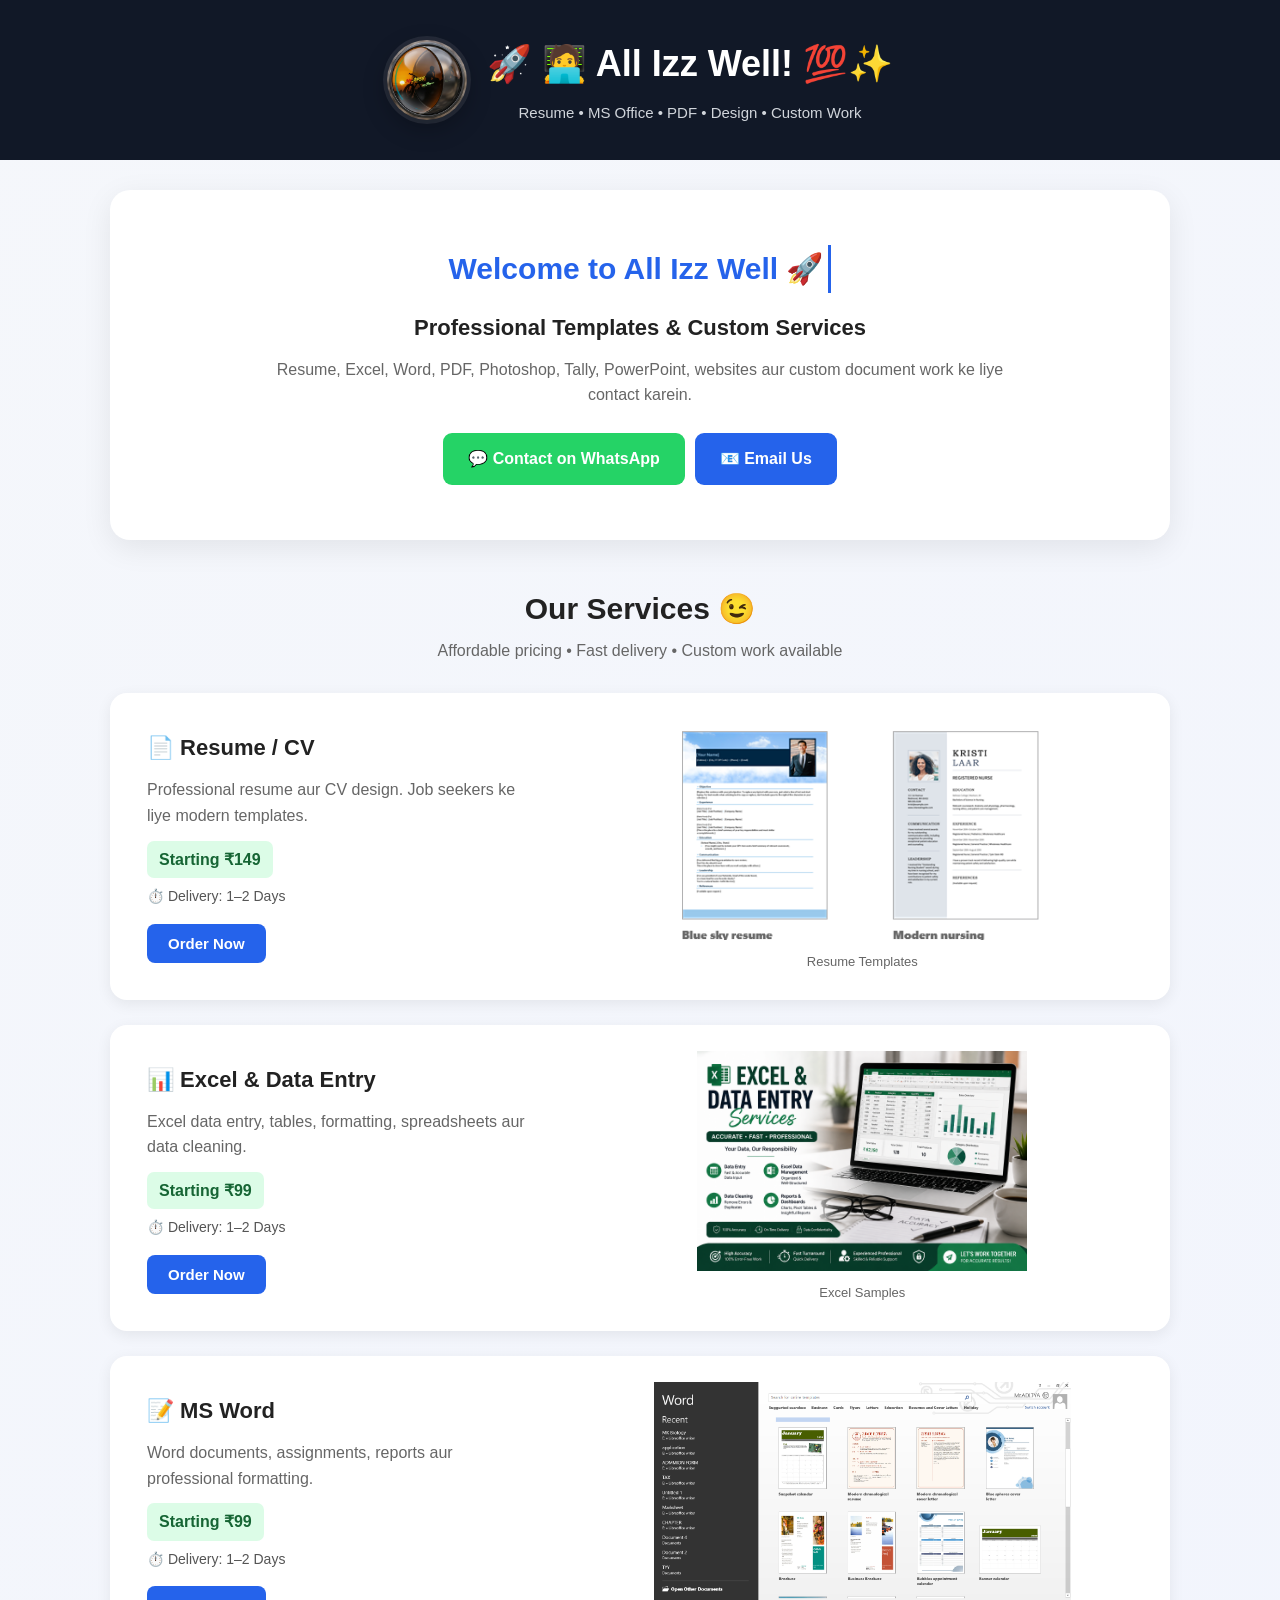
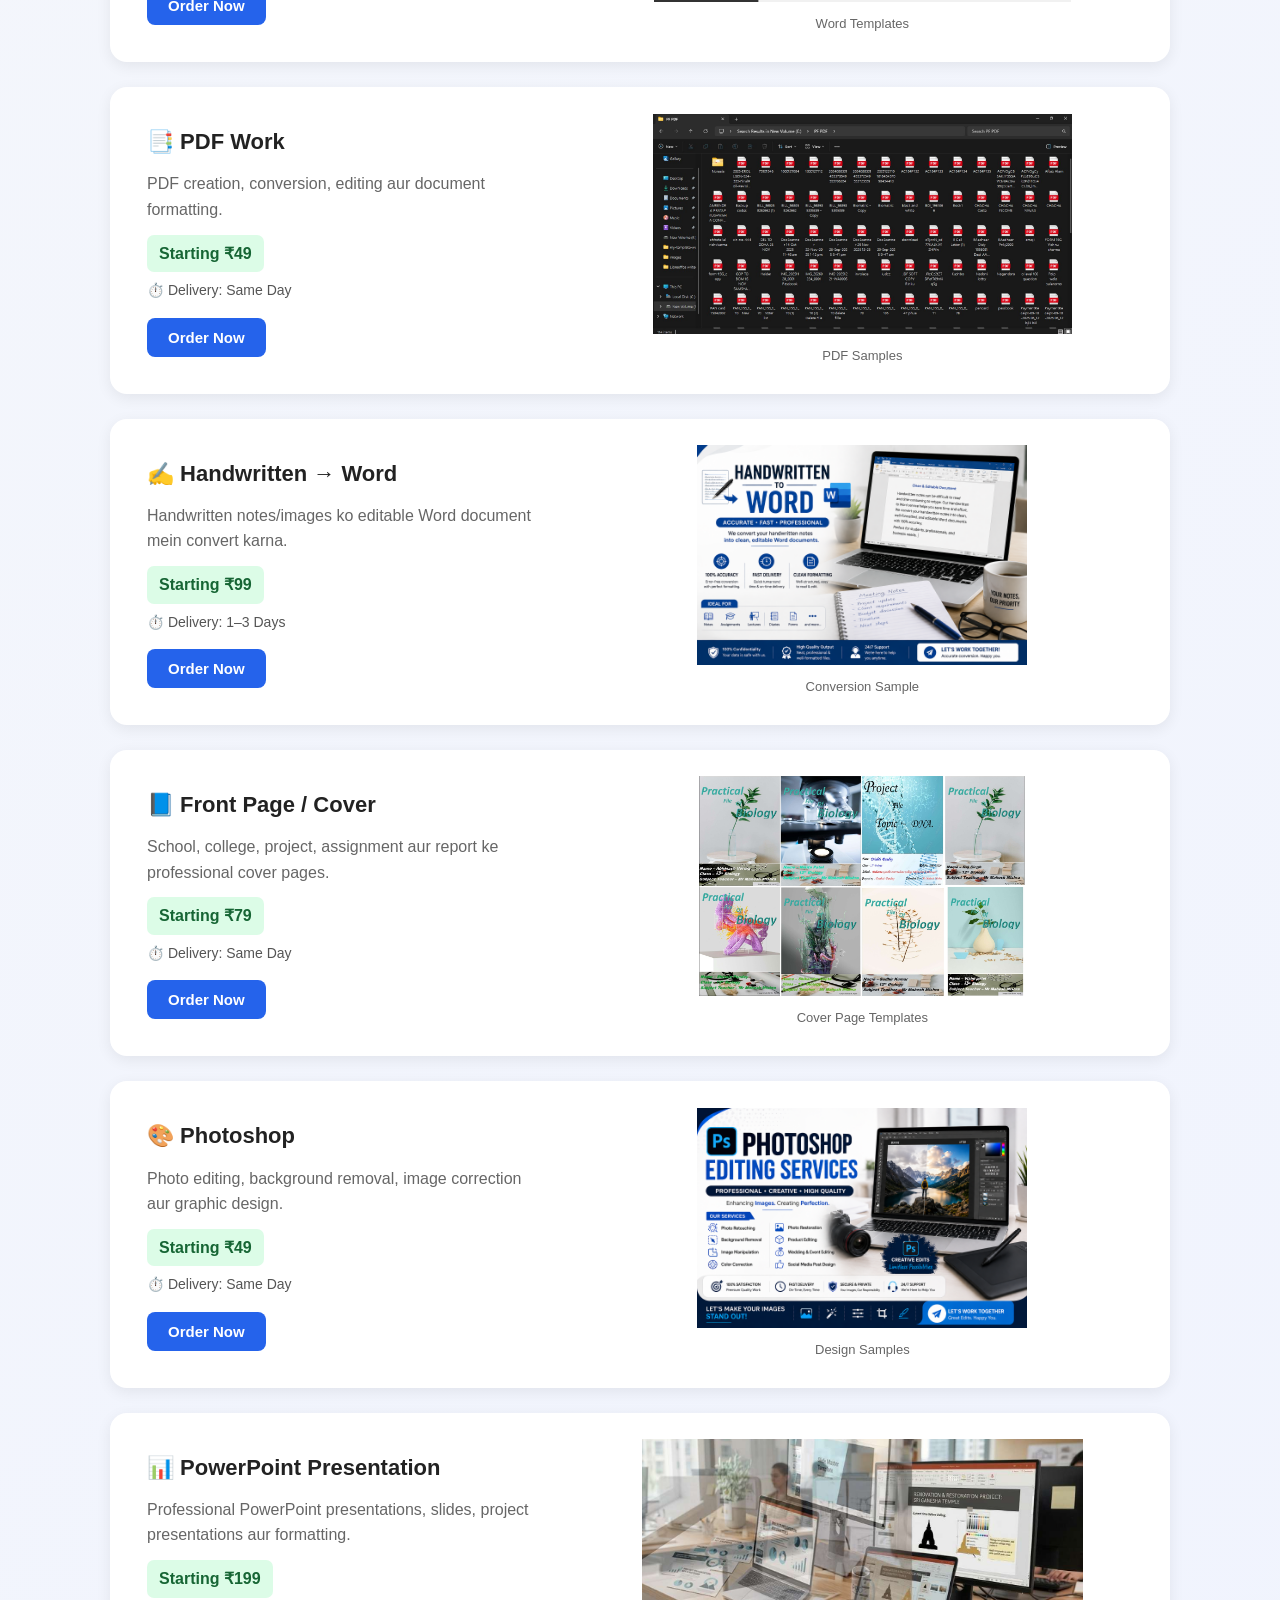
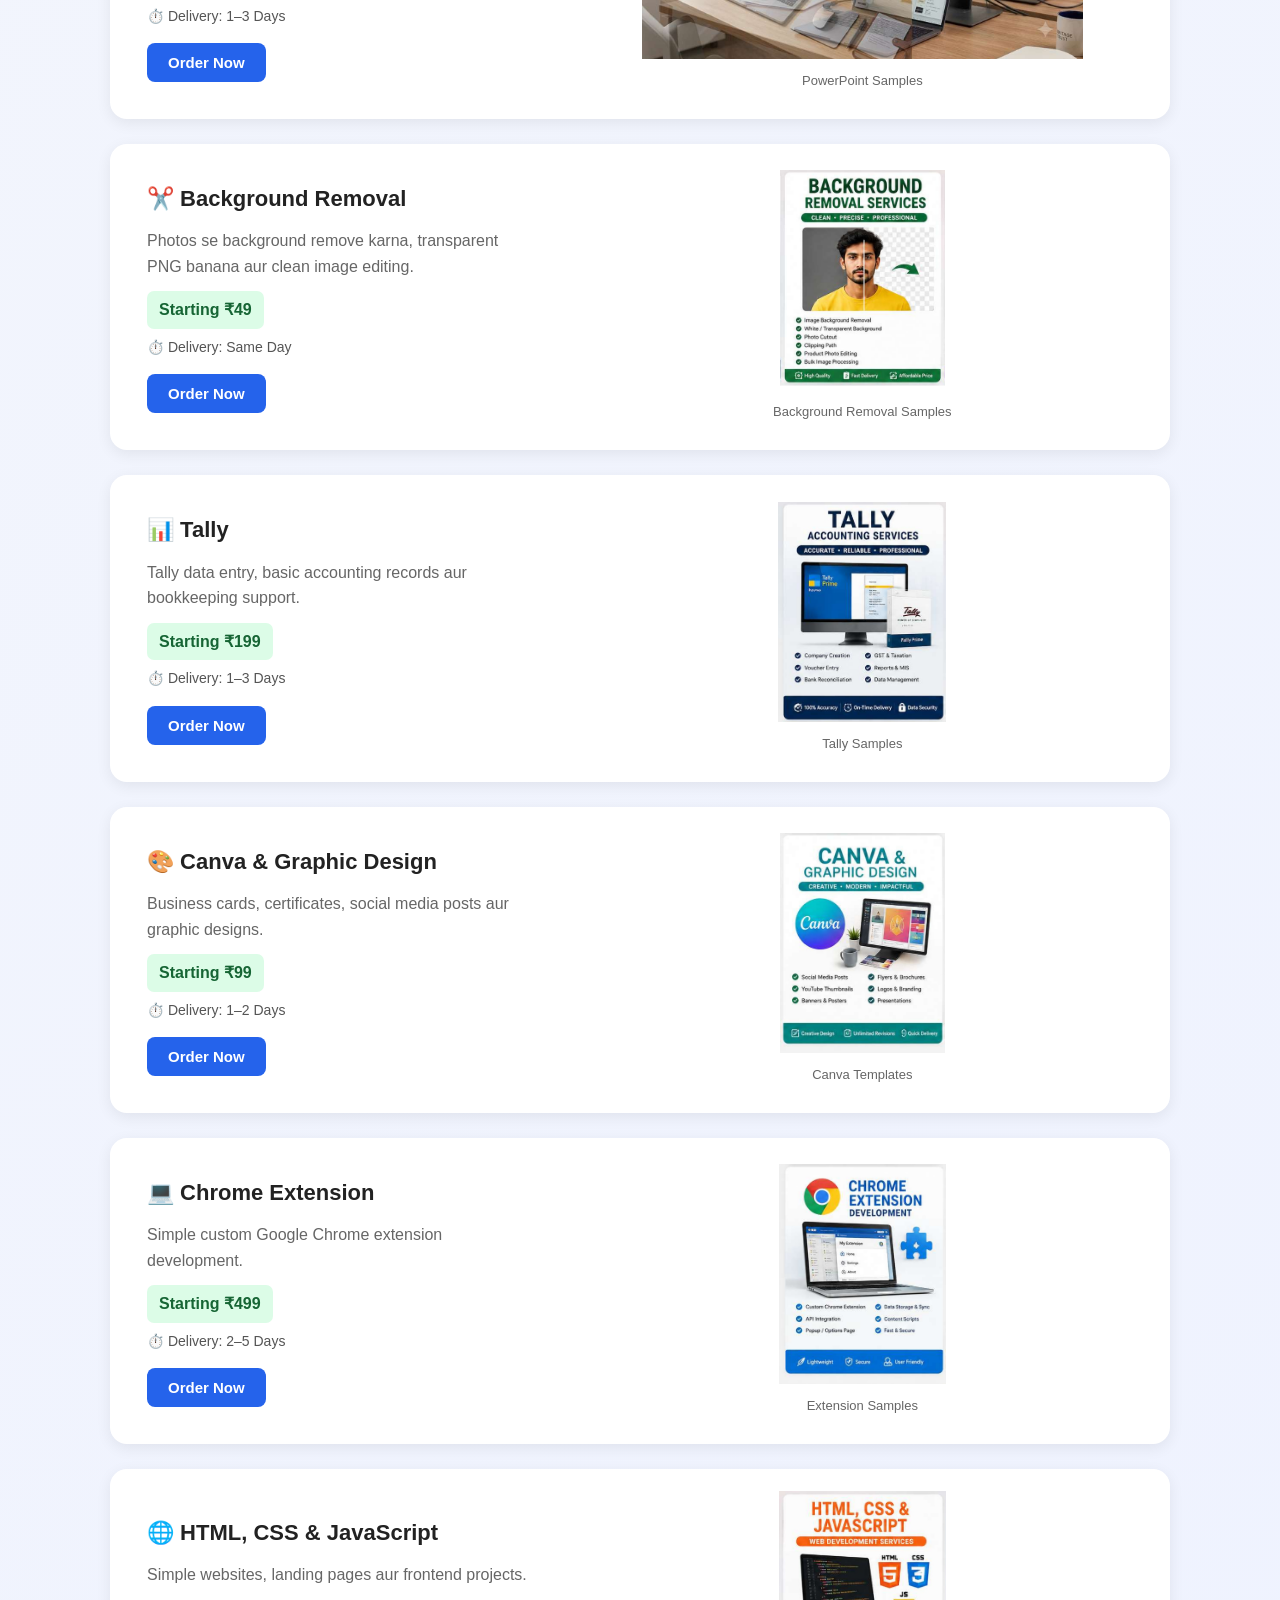
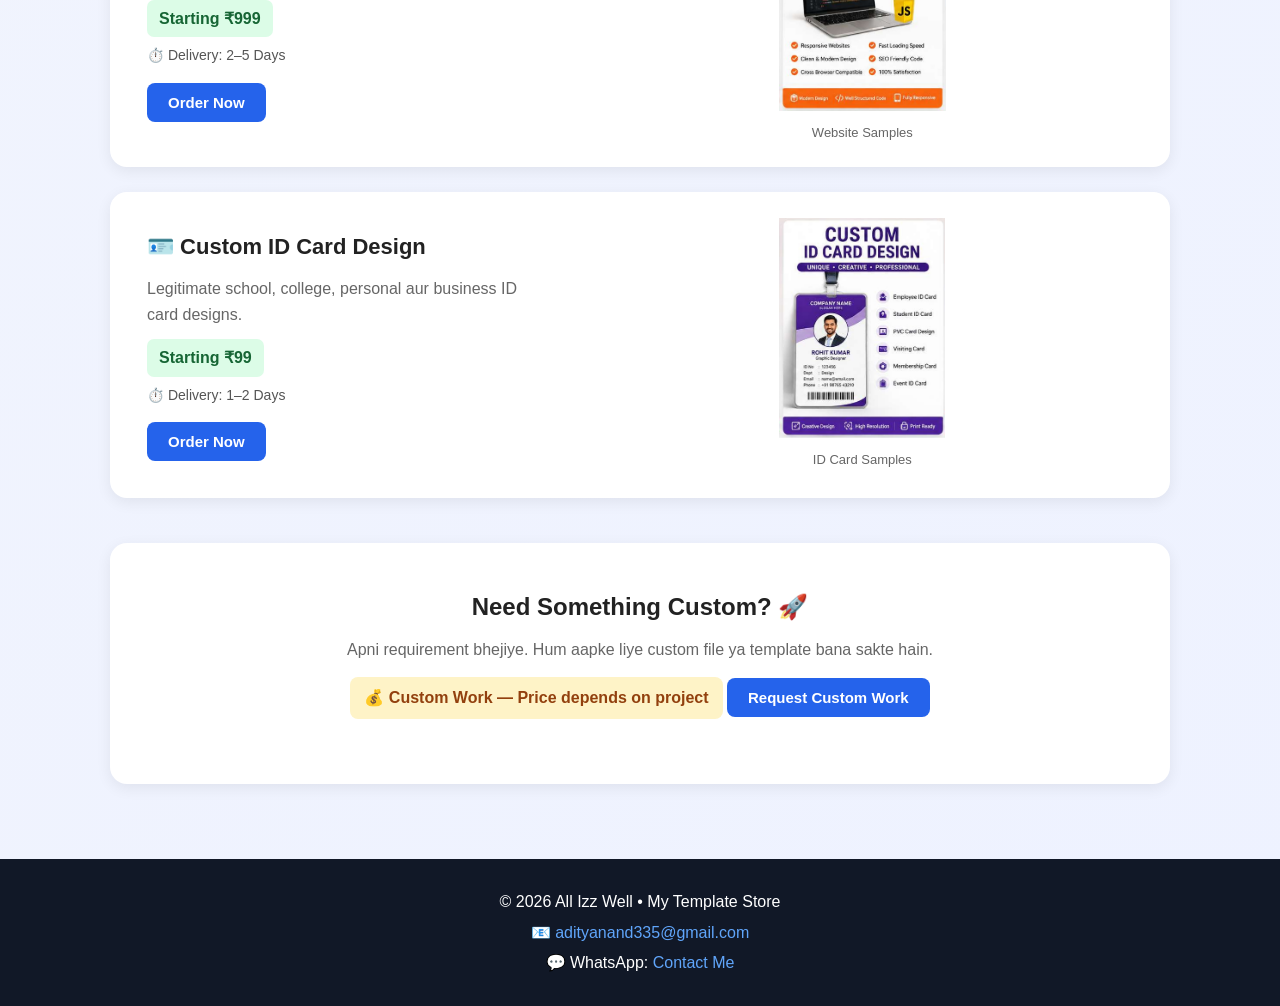
==== commit 7df41a31: "Update index.html" ====
--- a/index.html
+++ b/index.html
@@ -21,7 +21,7 @@
          class="logo">
 
     <div>
-        <h1>🚀😎 All Izz Well! 💯✨</h1>
+        <h1>🚀 🧑‍💻 All Izz Well! 💯✨</h1>
         <p>Resume • MS Office • PDF • Design • Custom Work</p>
     </div>
 
@@ -66,7 +66,7 @@
     <!-- SERVICES -->
     <section class="services">
 
-        <h2>Our Services</h2>
+        <h2>Our Services 😉</h2>
 
         <p class="service-subtitle">
             Affordable pricing • Fast delivery • Custom work available
--- a/style.css
+++ b/style.css
@@ -1,336 +1,742 @@
+/* ================================
+   RESET
+================================ */
+
 * {
     margin: 0;
     padding: 0;
     box-sizing: border-box;
 }
 
+
+/* ================================
+   BODY
+================================ */
+
 body {
+
     font-family: Arial, sans-serif;
-    background: #f5f7fb;
+
+    background:
+        linear-gradient(
+            135deg,
+            #f5f7fb,
+            #eef2ff
+        );
+
     color: #222;
+
     line-height: 1.6;
+
     animation: pageLoad 0.7s ease;
 }
 
-/* HEADER */
-
-
-
-
-
+
+/* ================================
+   HEADER
+================================ */
 
 .site-header {
+
     display: flex;
+
     align-items: center;
+
     justify-content: center;
+
     gap: 20px;
-}
+
+    background: #111827;
+
+    color: white;
+
+    text-align: center;
+
+    padding: 35px 20px;
+
+    overflow: hidden;
+}
+
 
 .logo {
+
     width: 80px;
+
     height: 80px;
+
     object-fit: contain;
+
     border-radius: 50%;
-}
-
-@media (max-width: 600px) {
-    .site-header {
-        flex-direction: column;
-        text-align: center;
-    }
-
-    .logo {
-        width: 70px;
-        height: 70px;
-    }
-}
-
-
-
-
-
-
-header {
-    background: #111827;
-    color: white;
+
+    animation: logoFloat 3s ease-in-out infinite;
+
+    box-shadow:
+        0 0 0 4px rgba(255,255,255,0.08),
+        0 8px 25px rgba(0,0,0,0.3);
+}
+
+
+.site-header h1 {
+
+    font-size: 36px;
+
+    margin-bottom: 8px;
+}
+
+
+.site-header p {
+
+    color: #d1d5db;
+
+    font-size: 15px;
+}
+
+
+/* ================================
+   MAIN
+================================ */
+
+main {
+
+    max-width: 1100px;
+
+    margin: auto;
+
+    padding: 30px 20px;
+}
+
+
+/* ================================
+   HERO
+================================ */
+
+.hero {
+
+    background: white;
+
     text-align: center;
-    padding: 35px 20px;
-}
-
-header h1 {
-    font-size: 36px;
-    margin-bottom: 8px;
-}
-
-header p {
-    color: #d1d5db;
-}
-
-
-/* MAIN */
-
-main {
-    max-width: 1100px;
-    margin: auto;
-    padding: 30px 20px;
-}
-
-
-/* HERO */
-
-.hero {
-    background: white;
-    text-align: center;
-    padding: 50px 25px;
-    border-radius: 16px;
-    margin-bottom: 40px;
-    box-shadow: 0 5px 20px rgba(0, 0, 0, 0.08);
-}
-
-.hero h2 {
+
+    padding: 55px 25px;
+
+    border-radius: 20px;
+
+    margin-bottom: 45px;
+
+    box-shadow:
+        0 8px 30px rgba(0,0,0,0.08);
+
+    animation: heroAppear 0.9s ease;
+
+    overflow: hidden;
+}
+
+
+.typing-box {
+
+    min-height: 50px;
+
+    margin-bottom: 15px;
+}
+
+
+#typing-text {
+
+    display: inline-block;
+
+    color: #2563eb;
+
     font-size: 30px;
-    margin-bottom: 15px;
-    animation: slideDown 0.8s ease;
-}
+
+    font-weight: bold;
+
+    border-right: 3px solid #2563eb;
+
+    padding-right: 5px;
+
+    animation: cursorBlink 0.7s infinite;
+}
+
+
+.hero h3 {
+
+    font-size: 22px;
+
+    margin-bottom: 12px;
+}
+
 
 .hero p {
+
     color: #666;
-    margin-bottom: 25px;
-    animation: slideUp 0.9s ease;
-}
-
-
-/* CONTACT BUTTONS */
+
+    max-width: 750px;
+
+    margin:
+        0 auto 25px;
+}
+
+
+/* ================================
+   CONTACT BUTTONS
+================================ */
+
+.contact-buttons {
+
+    display: flex;
+
+    justify-content: center;
+
+    flex-wrap: wrap;
+
+    gap: 10px;
+}
+
 
 .whatsapp,
 .email {
+
     display: inline-block;
+
     color: white;
+
     text-decoration: none;
-    padding: 12px 24px;
-    border-radius: 8px;
+
+    padding: 13px 25px;
+
+    border-radius: 9px;
+
     font-weight: bold;
-    margin: 5px;
-    transition: transform 0.2s ease, opacity 0.2s ease;
-}
+
+    transition:
+        transform 0.25s ease,
+        box-shadow 0.25s ease,
+        opacity 0.25s ease;
+}
+
 
 .whatsapp {
+
     background: #25d366;
 }
 
+
 .email {
+
     background: #2563eb;
 }
+
 
 .whatsapp:hover,
 .email:hover {
-    transform: scale(1.05);
-    opacity: 0.9;
-}
-
-
-/* SERVICES TITLE */
+
+    transform:
+        translateY(-3px)
+        scale(1.03);
+
+    opacity: 0.95;
+
+    box-shadow:
+        0 8px 20px rgba(0,0,0,0.15);
+}
+
+
+/* ================================
+   SERVICES
+================================ */
 
 .services > h2 {
+
     text-align: center;
+
     font-size: 30px;
+
+    margin-bottom: 5px;
+}
+
+
+.service-subtitle {
+
+    text-align: center;
+
+    color: #666;
+
+    margin-bottom: 30px;
+}
+
+
+/* ================================
+   SERVICE CARD
+================================ */
+
+.service-card {
+
+    background: white;
+
+    min-height: 220px;
+
     margin-bottom: 25px;
-}
-
-
-/* SERVICE CARD */
-
-.service-card {
+
+    border-radius: 17px;
+
+    padding: 22px;
+
+    display: flex;
+
+    align-items: center;
+
+    gap: 30px;
+
+    box-shadow:
+        0 4px 15px rgba(0,0,0,0.07);
+
+    transition:
+        transform 0.35s ease,
+        box-shadow 0.35s ease;
+
+    animation: cardAppear 0.8s ease both;
+}
+
+
+.service-card:hover {
+
+    transform:
+        translateY(-8px);
+
+    box-shadow:
+        0 15px 35px rgba(0,0,0,0.14);
+}
+
+
+/* ================================
+   LEFT SIDE
+================================ */
+
+.service-info {
+
+    width: 42%;
+
+    padding: 15px;
+}
+
+
+.service-info h3 {
+
+    font-size: 22px;
+
+    margin-bottom: 12px;
+}
+
+
+.service-info p {
+
+    color: #666;
+
+    margin-bottom: 12px;
+}
+
+
+/* ================================
+   PRICE
+================================ */
+
+.price {
+
+    display: inline-block;
+
+    color: #166534;
+
+    background: #dcfce7;
+
+    padding: 6px 12px;
+
+    border-radius: 7px;
+
+    font-weight: bold;
+
+    margin-bottom: 7px;
+}
+
+
+.delivery {
+
+    color: #555;
+
+    font-size: 14px;
+
+    margin-bottom: 16px;
+}
+
+
+/* ================================
+   ORDER BUTTON
+================================ */
+
+button {
+
+    border: none;
+
+    background: #2563eb;
+
+    color: white;
+
+    padding: 11px 21px;
+
+    border-radius: 8px;
+
+    cursor: pointer;
+
+    font-size: 15px;
+
+    font-weight: bold;
+
+    transition:
+        transform 0.25s ease,
+        background 0.25s ease,
+        box-shadow 0.25s ease;
+}
+
+
+button:hover {
+
+    background: #1d4ed8;
+
+    transform:
+        translateY(-3px)
+        scale(1.04);
+
+    box-shadow:
+        0 8px 18px rgba(37,99,235,0.3);
+}
+
+
+button:active {
+
+    transform:
+        scale(0.96);
+}
+
+
+/* ================================
+   RIGHT SIDE IMAGE
+================================ */
+
+.sample {
+
+    width: 58%;
+
+    text-align: center;
+}
+
+
+.sample img {
+
+    width: 100%;
+
+    max-height: 220px;
+
+    object-fit: contain;
+
+    border-radius: 10px;
+
+    display: block;
+
+    margin-bottom: 8px;
+
+    transition:
+        transform 0.5s ease;
+}
+
+
+.service-card:hover .sample img {
+
+    transform:
+        scale(1.05);
+}
+
+
+.sample span {
+
+    color: #666;
+
+    font-size: 13px;
+}
+
+
+/* ================================
+   CUSTOM WORK
+================================ */
+
+.custom {
+
     background: white;
-    min-height: 220px;
-    margin-bottom: 25px;
-    border-radius: 15px;
-    padding: 20px;
-
-    display: flex;
-    align-items: center;
-    gap: 30px;
-
-    box-shadow: 0 4px 15px rgba(0, 0, 0, 0.07);
-
-    transition:
-        transform 0.3s ease,
-        box-shadow 0.3s ease;
-}
-
-
-/* CARD HOVER */
-
-.service-card:hover {
-    transform: translateY(-7px);
-    box-shadow: 0 12px 30px rgba(0, 0, 0, 0.15);
-}
-
-
-/* LEFT SIDE */
-
-.service-info {
-    width: 42%;
-    padding: 15px;
-}
-
-.service-info h3 {
-    font-size: 22px;
-    margin-bottom: 12px;
-}
-
-.service-info p {
+
+    text-align: center;
+
+    padding: 45px 20px;
+
+    margin-top: 45px;
+
+    border-radius: 17px;
+
+    box-shadow:
+        0 4px 15px rgba(0,0,0,0.07);
+}
+
+
+.custom h2 {
+
+    margin-bottom: 10px;
+}
+
+
+.custom p {
+
     color: #666;
+
+    margin-bottom: 15px;
+}
+
+
+.custom-price {
+
+    display: inline-block;
+
+    background: #fef3c7;
+
+    color: #92400e;
+
+    padding: 8px 14px;
+
+    border-radius: 8px;
+
+    font-weight: bold;
+
     margin-bottom: 20px;
 }
 
 
-/* ORDER BUTTON */
-
-button {
-    border: none;
-    background: #2563eb;
+/* ================================
+   FOOTER
+================================ */
+
+footer {
+
+    background: #111827;
+
     color: white;
-    padding: 11px 20px;
-    border-radius: 7px;
-    cursor: pointer;
-    font-size: 15px;
-
-    transition:
-        transform 0.2s ease,
-        background 0.2s ease;
-}
-
-button:hover {
-    background: #1d4ed8;
-    transform: scale(1.05);
-}
-
-
-/* RIGHT SIDE SAMPLE */
-
-.sample {
-    width: 58%;
+
     text-align: center;
-}
-
-.sample img {
-    width: 100%;
-    max-height: 220px;
-    object-fit: contain;
-    border-radius: 8px;
-    display: block;
-    margin-bottom: 8px;
-
-    transition: transform 0.4s ease;
-}
-
-.service-card:hover .sample img {
-    transform: scale(1.04);
-}
-
-.sample span {
-    color: #666;
-    font-size: 13px;
-}
-
-
-/* CUSTOM WORK */
-
-.custom {
-    background: white;
-    text-align: center;
-    padding: 40px 20px;
-    margin-top: 40px;
-    border-radius: 15px;
-    box-shadow: 0 4px 15px rgba(0, 0, 0, 0.07);
-}
-
-.custom h2 {
-    margin-bottom: 10px;
-}
-
-.custom p {
-    color: #666;
-    margin-bottom: 20px;
-}
-
-
-/* FOOTER */
-
-footer {
-    background: #111827;
-    color: white;
-    text-align: center;
-    padding: 20px;
-    margin-top: 40px;
-}
-
-
-/* ANIMATIONS */
+
+    padding: 25px 15px;
+
+    margin-top: 45px;
+}
+
+
+footer p {
+
+    margin: 5px 0;
+}
+
+
+footer a {
+
+    color: #60a5fa;
+
+    text-decoration: none;
+}
+
+
+footer a:hover {
+
+    text-decoration: underline;
+}
+
+
+/* ================================
+   ANIMATIONS
+================================ */
 
 @keyframes pageLoad {
+
     from {
+
         opacity: 0;
     }
 
     to {
+
         opacity: 1;
     }
 }
 
-@keyframes slideDown {
+
+@keyframes heroAppear {
+
     from {
+
         opacity: 0;
-        transform: translateY(-20px);
+
+        transform:
+            translateY(-25px);
     }
 
     to {
+
         opacity: 1;
-        transform: translateY(0);
-    }
-}
-
-@keyframes slideUp {
+
+        transform:
+            translateY(0);
+    }
+}
+
+
+@keyframes cardAppear {
+
     from {
+
         opacity: 0;
-        transform: translateY(20px);
+
+        transform:
+            translateY(25px);
     }
 
     to {
+
         opacity: 1;
-        transform: translateY(0);
-    }
-}
-
-
-/* MOBILE */
+
+        transform:
+            translateY(0);
+    }
+}
+
+
+@keyframes logoFloat {
+
+    0%,
+    100% {
+
+        transform:
+            translateY(0);
+    }
+
+    50% {
+
+        transform:
+            translateY(-7px);
+    }
+}
+
+
+@keyframes cursorBlink {
+
+    0%,
+    50% {
+
+        border-color: #2563eb;
+    }
+
+    51%,
+    100% {
+
+        border-color: transparent;
+    }
+}
+
+
+/* ================================
+   MOBILE
+================================ */
 
 @media (max-width: 700px) {
 
+    .site-header {
+
+        flex-direction: column;
+
+        text-align: center;
+    }
+
+
+    .logo {
+
+        width: 70px;
+
+        height: 70px;
+    }
+
+
+    .site-header h1 {
+
+        font-size: 28px;
+    }
+
+
+    .hero {
+
+        padding:
+            40px 18px;
+    }
+
+
+    #typing-text {
+
+        font-size: 23px;
+    }
+
+
+    .hero h3 {
+
+        font-size: 19px;
+    }
+
+
     .service-card {
+
         flex-direction: column;
+
         align-items: stretch;
-    }
+
+        gap: 15px;
+    }
+
 
     .service-info,
     .sample {
+
         width: 100%;
     }
 
+
     .service-info {
+
         padding: 10px;
     }
 
-    header h1 {
-        font-size: 28px;
-    }
-
-    .hero h2 {
-        font-size: 24px;
-    }
+
+    .service-info h3 {
+
+        font-size: 20px;
+    }
+
 
     .sample img {
+
         max-height: 250px;
     }
-}+
+
+    .contact-buttons {
+
+        flex-direction: column;
+
+        align-items: stretch;
+    }
+
+
+    .whatsapp,
+    .email {
+
+        text-align: center;
+    }
+}
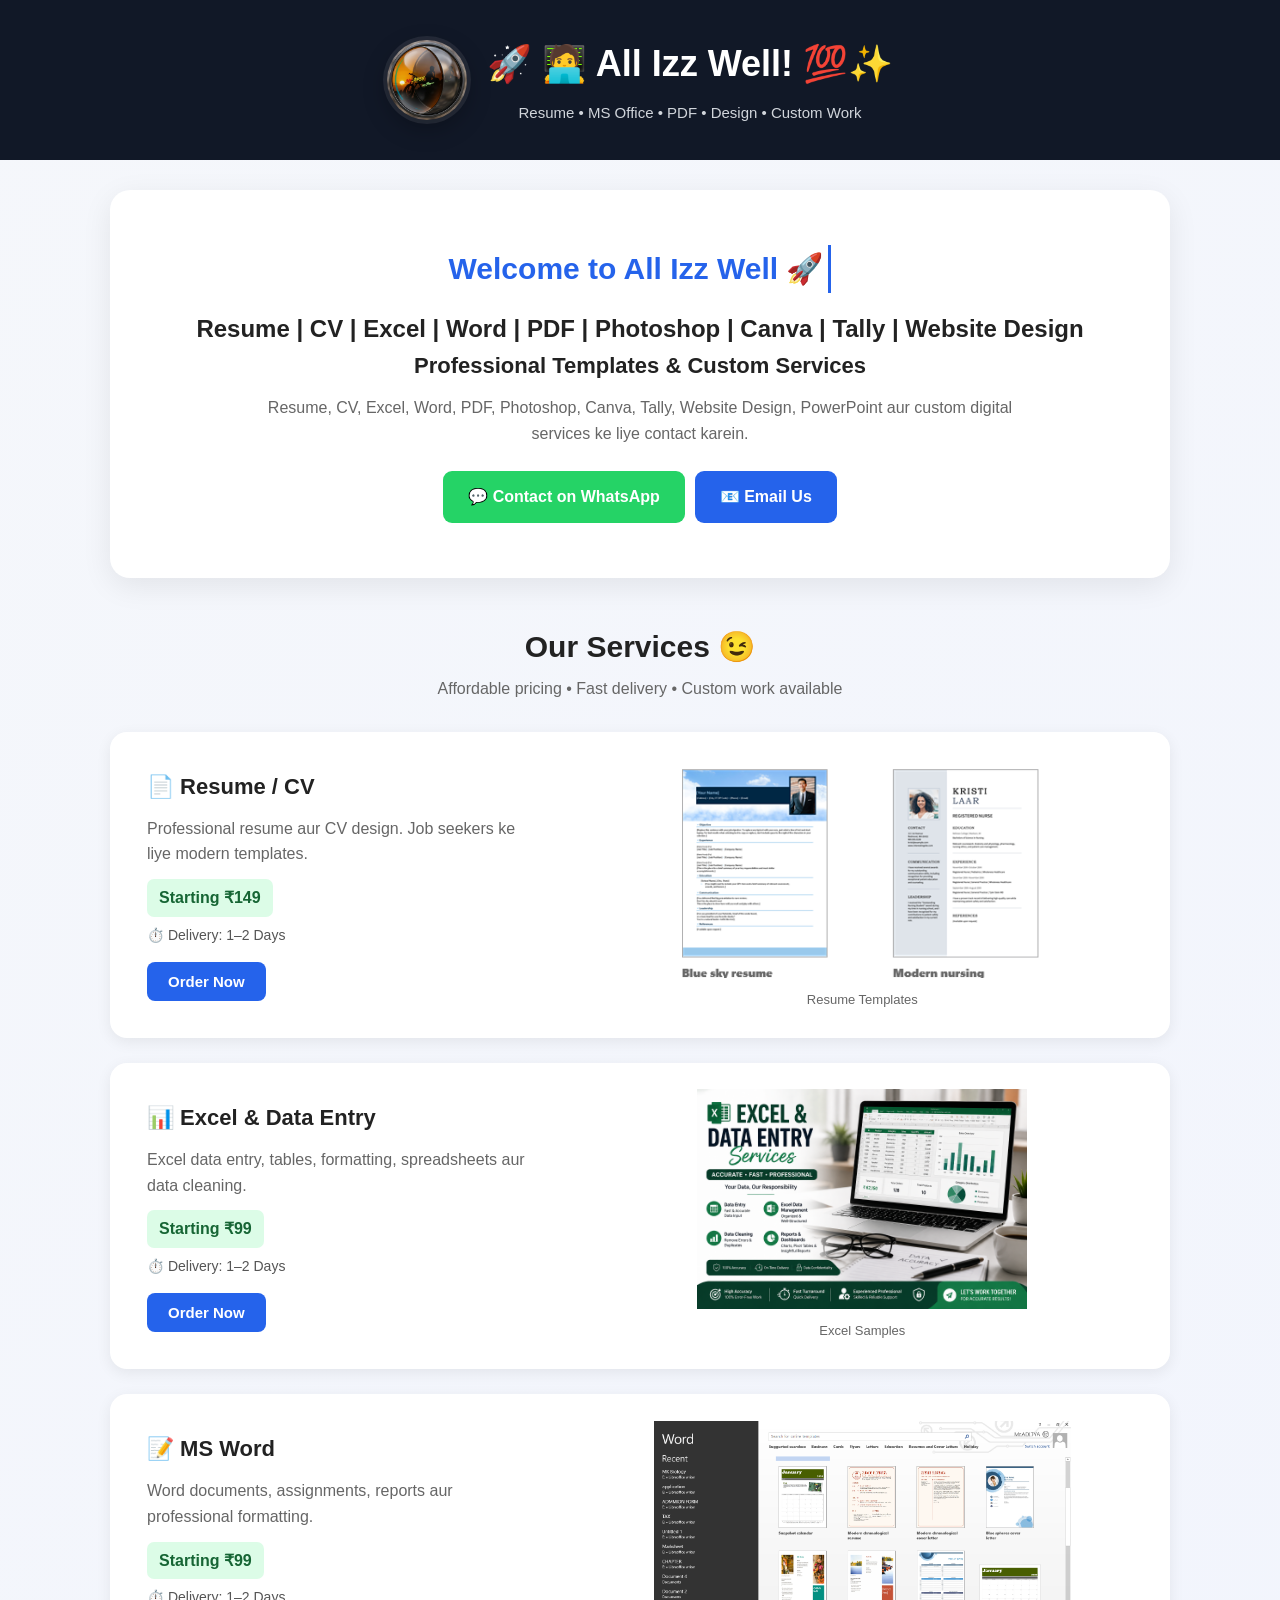
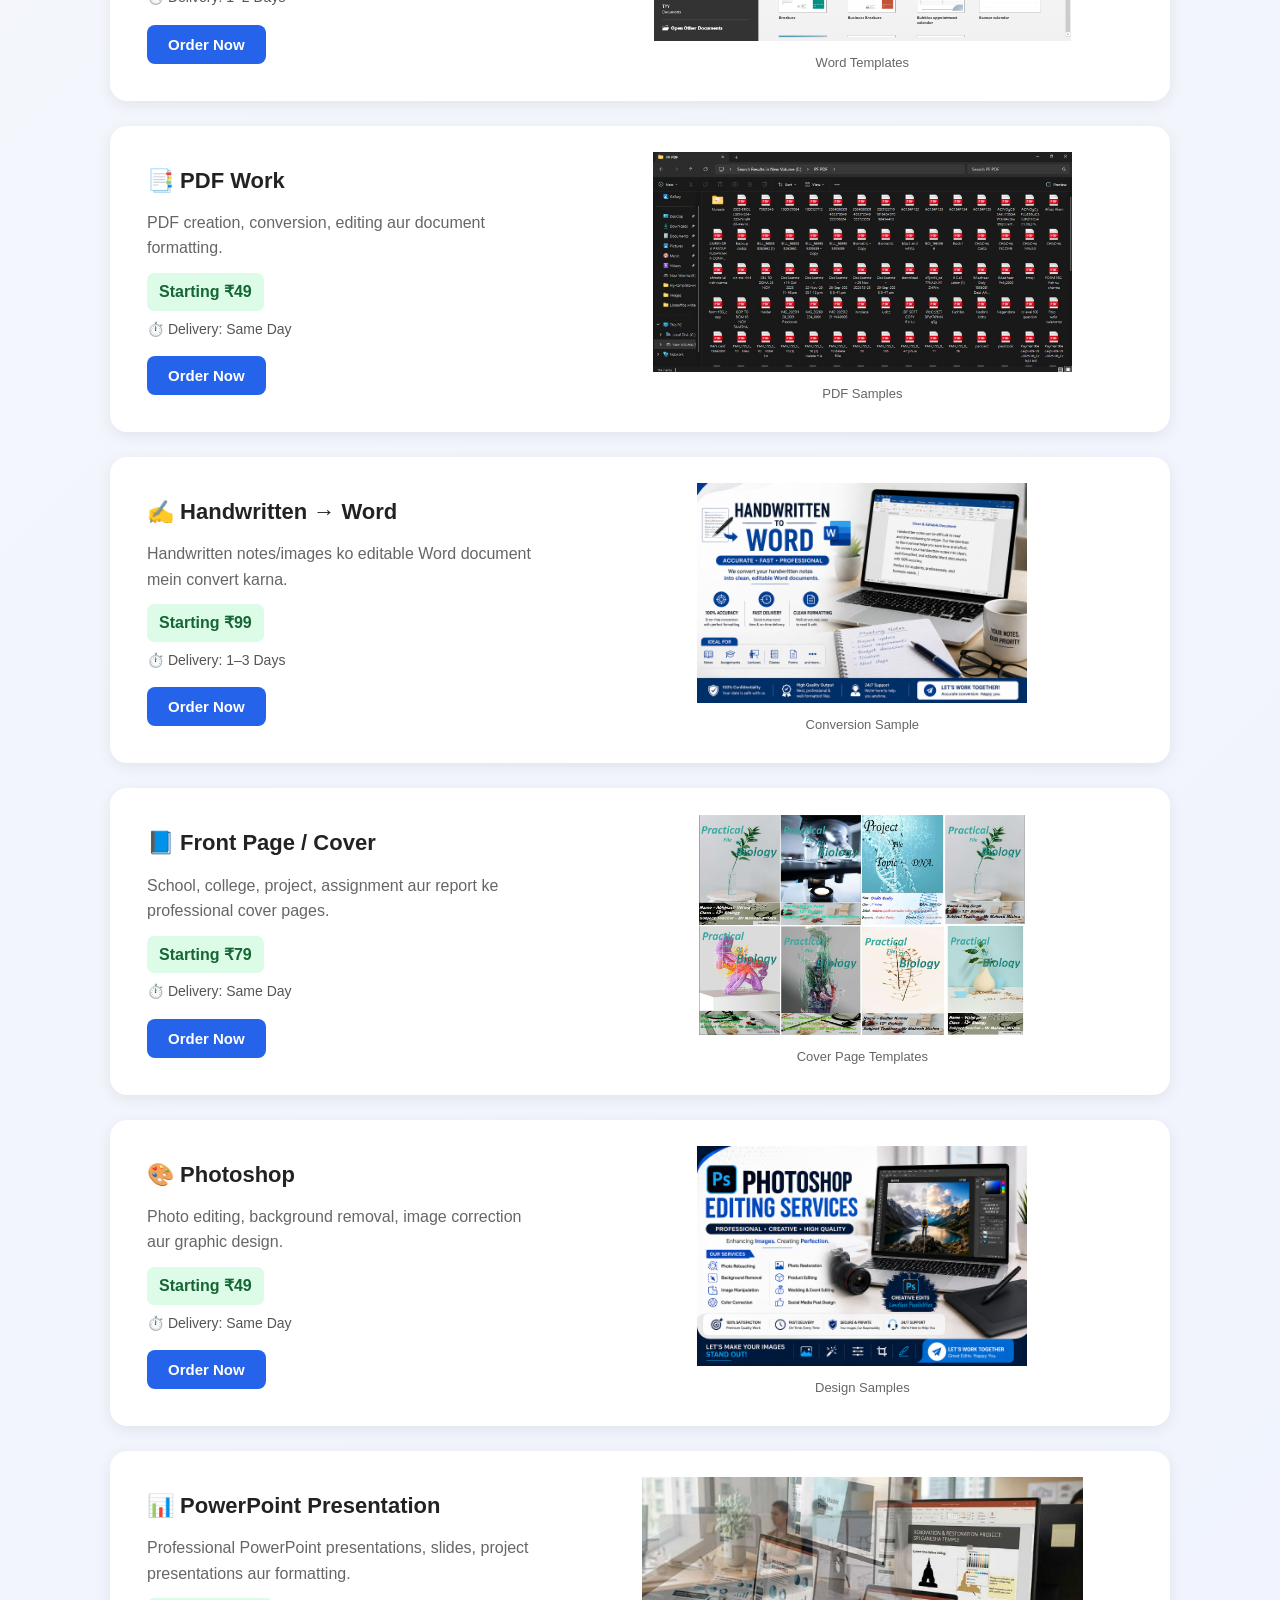
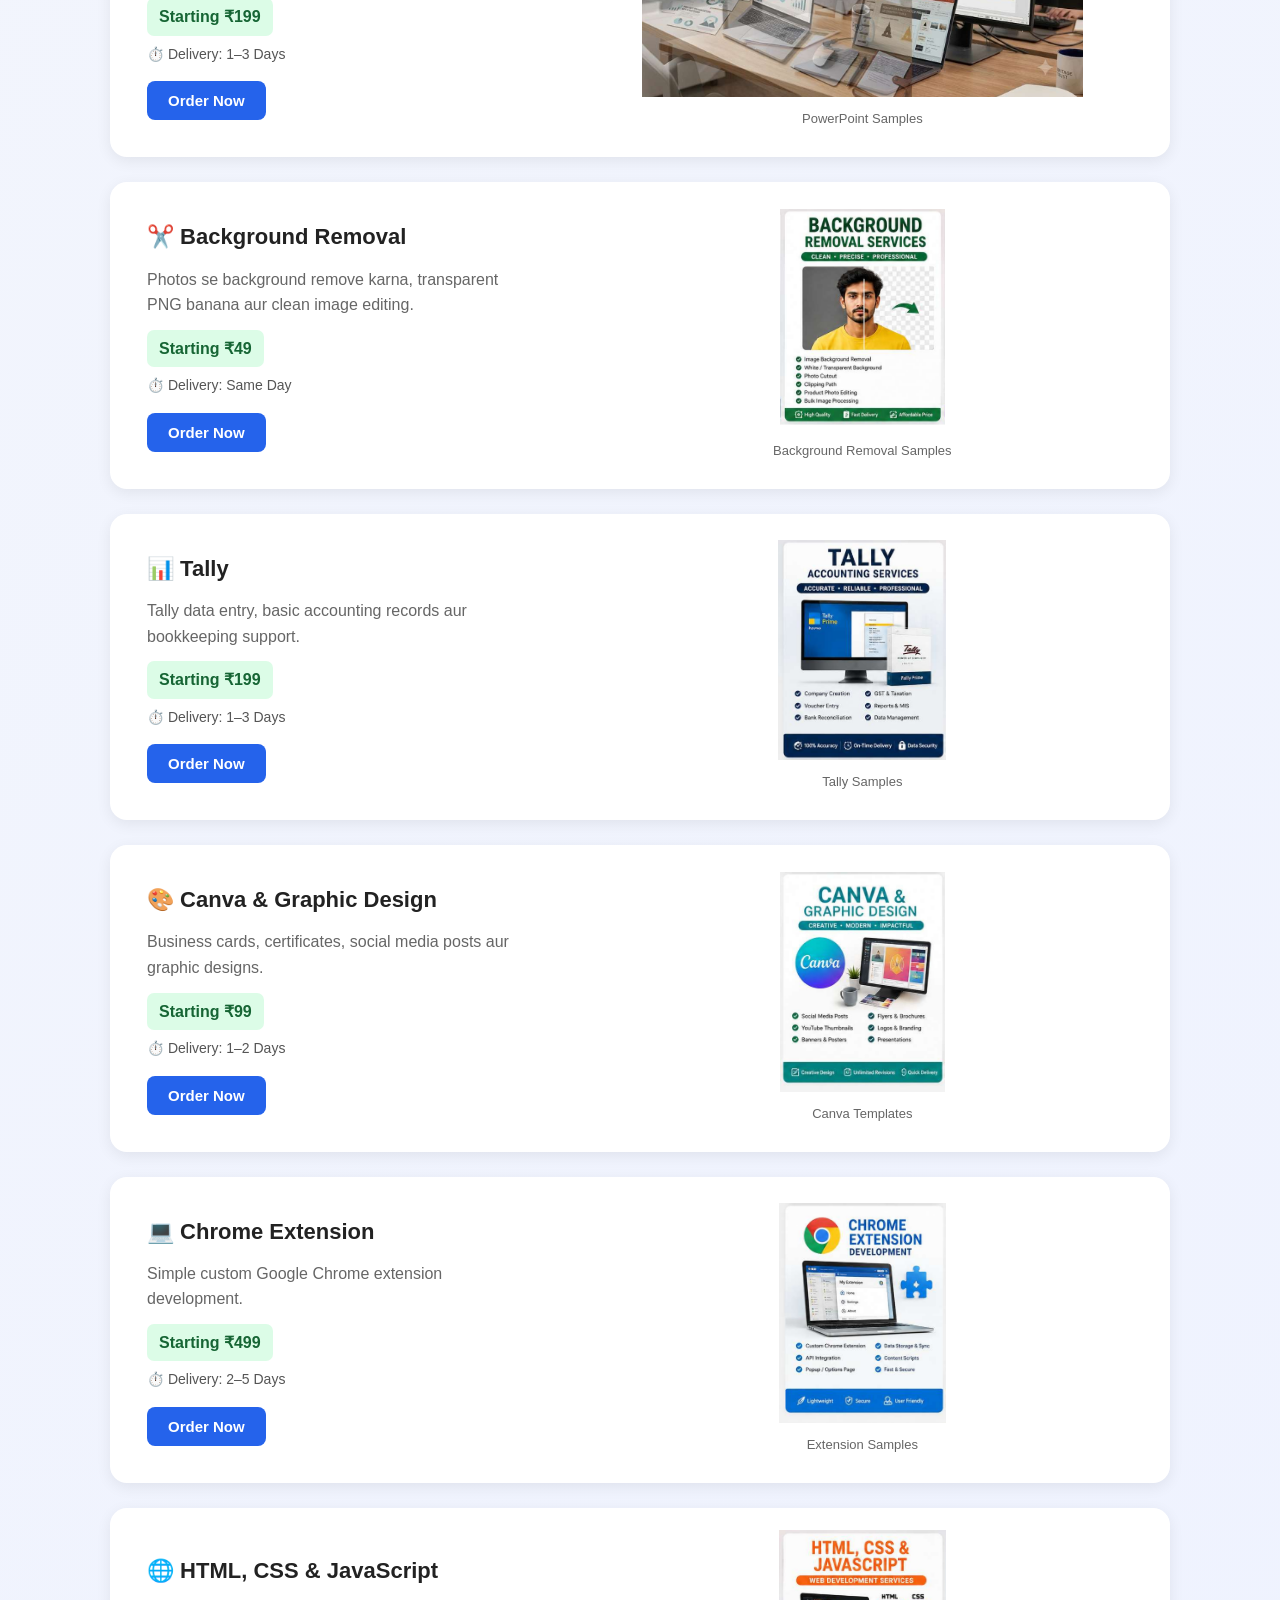
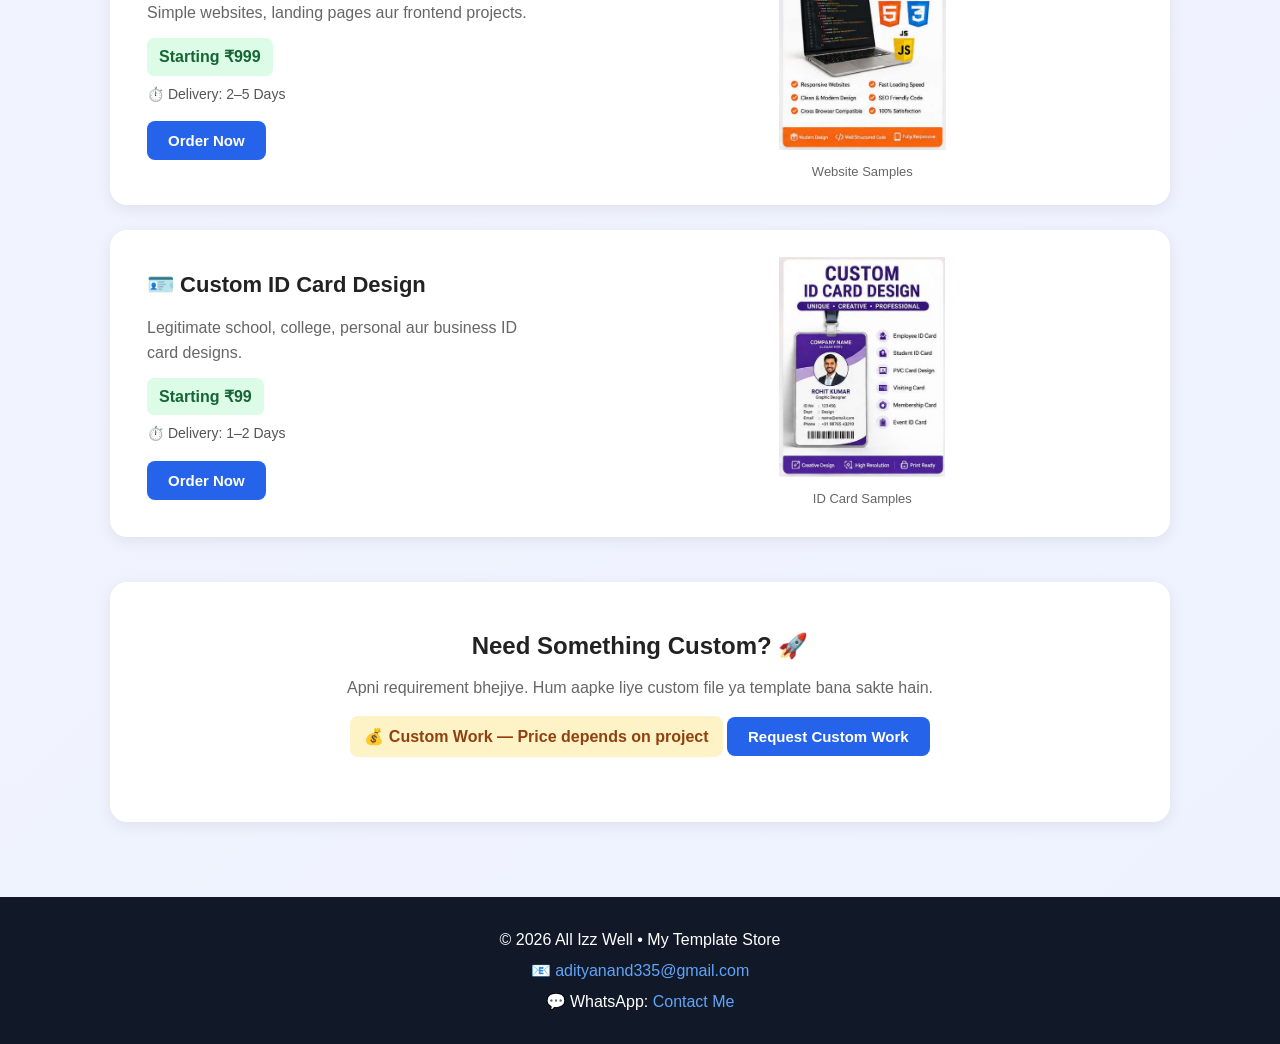
==== commit 692f01c8: "Update index.html" ====
--- a/index.html
+++ b/index.html
@@ -4,10 +4,10 @@
     <meta charset="UTF-8">
     <meta name="viewport" content="width=device-width, initial-scale=1.0">
 
-    <title>All Izz Well | Professional Digital Services</title>
+    <title>☺️Resume | CV | Excel | Word | PDF | Photoshop | Canva | Tally | All Izz Well</title>
 
     <meta name="description"
-          content="All Izz Well - Resume, Excel, Word, PDF, Photoshop, Canva, Tally, Website and custom digital services.">
+        content="Resume, CV, Excel, Word, PDF, Photoshop, Canva, Tally, Website Design and custom digital services. Affordable professional digital work by All Izz Well.">
 
     <link rel="stylesheet" href="style.css">
 </head>
@@ -27,7 +27,6 @@
 
 </header>
 
-
 <main>
 
     <!-- HERO -->
@@ -37,11 +36,16 @@
             <h2 id="typing-text"></h2>
         </div>
 
+        <!-- IMPORTANT SEO KEYWORDS -->
+        <h2 class="seo-services-title">
+            Resume | CV | Excel | Word | PDF | Photoshop | Canva | Tally | Website Design
+        </h2>
+
         <h3>Professional Templates & Custom Services</h3>
 
         <p>
-            Resume, Excel, Word, PDF, Photoshop, Tally,
-            PowerPoint, websites aur custom document work ke liye contact karein.
+            Resume, CV, Excel, Word, PDF, Photoshop, Canva, Tally,
+            Website Design, PowerPoint aur custom digital services ke liye contact karein.
         </p>
 
         <div class="contact-buttons">
@@ -62,7 +66,6 @@
 
     </section>
 
-
     <!-- SERVICES -->
     <section class="services">
 
@@ -72,10 +75,8 @@
             Affordable pricing • Fast delivery • Custom work available
         </p>
 
-
         <!-- RESUME -->
         <div class="service-card">
-
             <div class="service-info">
 
                 <h3>📄 Resume / CV</h3>
@@ -100,20 +101,15 @@
             </div>
 
             <div class="sample">
-
                 <img src="images/resume.png"
-                     alt="Resume Template">
+                     alt="Professional Resume CV Template">
 
                 <span>Resume Templates</span>
-
-            </div>
-
-        </div>
-
+            </div>
+        </div>
 
         <!-- EXCEL -->
         <div class="service-card">
-
             <div class="service-info">
 
                 <h3>📊 Excel & Data Entry</h3>
@@ -138,20 +134,15 @@
             </div>
 
             <div class="sample">
-
                 <img src="images/excel.png"
-                     alt="Excel Template">
+                     alt="Excel Data Entry Template">
 
                 <span>Excel Samples</span>
-
-            </div>
-
-        </div>
-
+            </div>
+        </div>
 
         <!-- WORD -->
         <div class="service-card">
-
             <div class="service-info">
 
                 <h3>📝 MS Word</h3>
@@ -176,20 +167,15 @@
             </div>
 
             <div class="sample">
-
                 <img src="images/word.png"
-                     alt="MS Word Template">
+                     alt="MS Word Document Template">
 
                 <span>Word Templates</span>
-
-            </div>
-
-        </div>
-
+            </div>
+        </div>
 
         <!-- PDF -->
         <div class="service-card">
-
             <div class="service-info">
 
                 <h3>📑 PDF Work</h3>
@@ -214,20 +200,15 @@
             </div>
 
             <div class="sample">
-
                 <img src="images/pdf.jpg"
-                     alt="PDF Template">
+                     alt="PDF Document Services">
 
                 <span>PDF Samples</span>
-
-            </div>
-
-        </div>
-
+            </div>
+        </div>
 
         <!-- HANDWRITTEN -->
         <div class="service-card">
-
             <div class="service-info">
 
                 <h3>✍️ Handwritten → Word</h3>
@@ -252,20 +233,15 @@
             </div>
 
             <div class="sample">
-
                 <img src="images/handwritten.png"
-                     alt="Handwritten to Word">
+                     alt="Handwritten Notes to Word Conversion">
 
                 <span>Conversion Sample</span>
-
-            </div>
-
-        </div>
-
+            </div>
+        </div>
 
         <!-- COVER PAGE -->
         <div class="service-card">
-
             <div class="service-info">
 
                 <h3>📘 Front Page / Cover</h3>
@@ -290,20 +266,15 @@
             </div>
 
             <div class="sample">
-
                 <img src="images/image.png"
-                     alt="Project Cover Page">
+                     alt="Project Assignment Cover Page">
 
                 <span>Cover Page Templates</span>
-
-            </div>
-
-        </div>
-
+            </div>
+        </div>
 
         <!-- PHOTOSHOP -->
         <div class="service-card">
-
             <div class="service-info">
 
                 <h3>🎨 Photoshop</h3>
@@ -328,20 +299,15 @@
             </div>
 
             <div class="sample">
-
                 <img src="images/photoshop.png"
-                     alt="Photoshop Work">
+                     alt="Photoshop Photo Editing Service">
 
                 <span>Design Samples</span>
-
-            </div>
-
-        </div>
-
+            </div>
+        </div>
 
         <!-- POWERPOINT -->
         <div class="service-card">
-
             <div class="service-info">
 
                 <h3>📊 PowerPoint Presentation</h3>
@@ -366,20 +332,15 @@
             </div>
 
             <div class="sample">
-
                 <img src="images/Screenshot 2026-08-23 151358.png"
-                     alt="PowerPoint Presentation">
+                     alt="PowerPoint Presentation Design">
 
                 <span>PowerPoint Samples</span>
-
-            </div>
-
-        </div>
-
+            </div>
+        </div>
 
         <!-- BACKGROUND REMOVAL -->
         <div class="service-card">
-
             <div class="service-info">
 
                 <h3>✂️ Background Removal</h3>
@@ -404,20 +365,15 @@
             </div>
 
             <div class="sample">
-
                 <img src="images/Screenshot_23-8-2026_14572_.jpeg"
-                     alt="Background Removal">
+                     alt="Photo Background Removal Service">
 
                 <span>Background Removal Samples</span>
-
-            </div>
-
-        </div>
-
+            </div>
+        </div>
 
         <!-- TALLY -->
         <div class="service-card">
-
             <div class="service-info">
 
                 <h3>📊 Tally</h3>
@@ -442,20 +398,15 @@
             </div>
 
             <div class="sample">
-
                 <img src="images/Screenshot_23-8-2026_145813_.jpeg"
-                     alt="Tally Work">
+                     alt="Tally Data Entry Service">
 
                 <span>Tally Samples</span>
-
-            </div>
-
-        </div>
-
+            </div>
+        </div>
 
         <!-- CANVA -->
         <div class="service-card">
-
             <div class="service-info">
 
                 <h3>🎨 Canva & Graphic Design</h3>
@@ -480,20 +431,15 @@
             </div>
 
             <div class="sample">
-
                 <img src="images/Screenshot_23-8-2026_145837_.jpeg"
-                     alt="Canva Design">
+                     alt="Canva Graphic Design Service">
 
                 <span>Canva Templates</span>
-
-            </div>
-
-        </div>
-
+            </div>
+        </div>
 
         <!-- CHROME EXTENSION -->
         <div class="service-card">
-
             <div class="service-info">
 
                 <h3>💻 Chrome Extension</h3>
@@ -518,20 +464,15 @@
             </div>
 
             <div class="sample">
-
                 <img src="images/Screenshot_23-8-2026_145729_.jpeg"
-                     alt="Chrome Extension">
+                     alt="Chrome Extension Development">
 
                 <span>Extension Samples</span>
-
-            </div>
-
-        </div>
-
+            </div>
+        </div>
 
         <!-- WEBSITE -->
         <div class="service-card">
-
             <div class="service-info">
 
                 <h3>🌐 HTML, CSS & JavaScript</h3>
@@ -556,20 +497,15 @@
             </div>
 
             <div class="sample">
-
                 <img src="images/Screenshot_23-8-2026_145743_.jpeg"
-                     alt="Website Project">
+                     alt="Website Design and Development">
 
                 <span>Website Samples</span>
-
-            </div>
-
-        </div>
-
+            </div>
+        </div>
 
         <!-- ID CARD -->
         <div class="service-card">
-
             <div class="service-info">
 
                 <h3>🪪 Custom ID Card Design</h3>
@@ -594,18 +530,14 @@
             </div>
 
             <div class="sample">
-
                 <img src="images/Screenshot_23-8-2026_145759_.jpeg"
-                     alt="ID Card Design">
+                     alt="Custom ID Card Design">
 
                 <span>ID Card Samples</span>
-
-            </div>
-
+            </div>
         </div>
 
     </section>
-
 
     <!-- CUSTOM WORK -->
     <section class="custom">
@@ -628,7 +560,6 @@
     </section>
 
 </main>
-
 
 <footer>
 
@@ -653,7 +584,6 @@
 
 </footer>
 
-
 <script src="script.js"></script>
 
 </body>
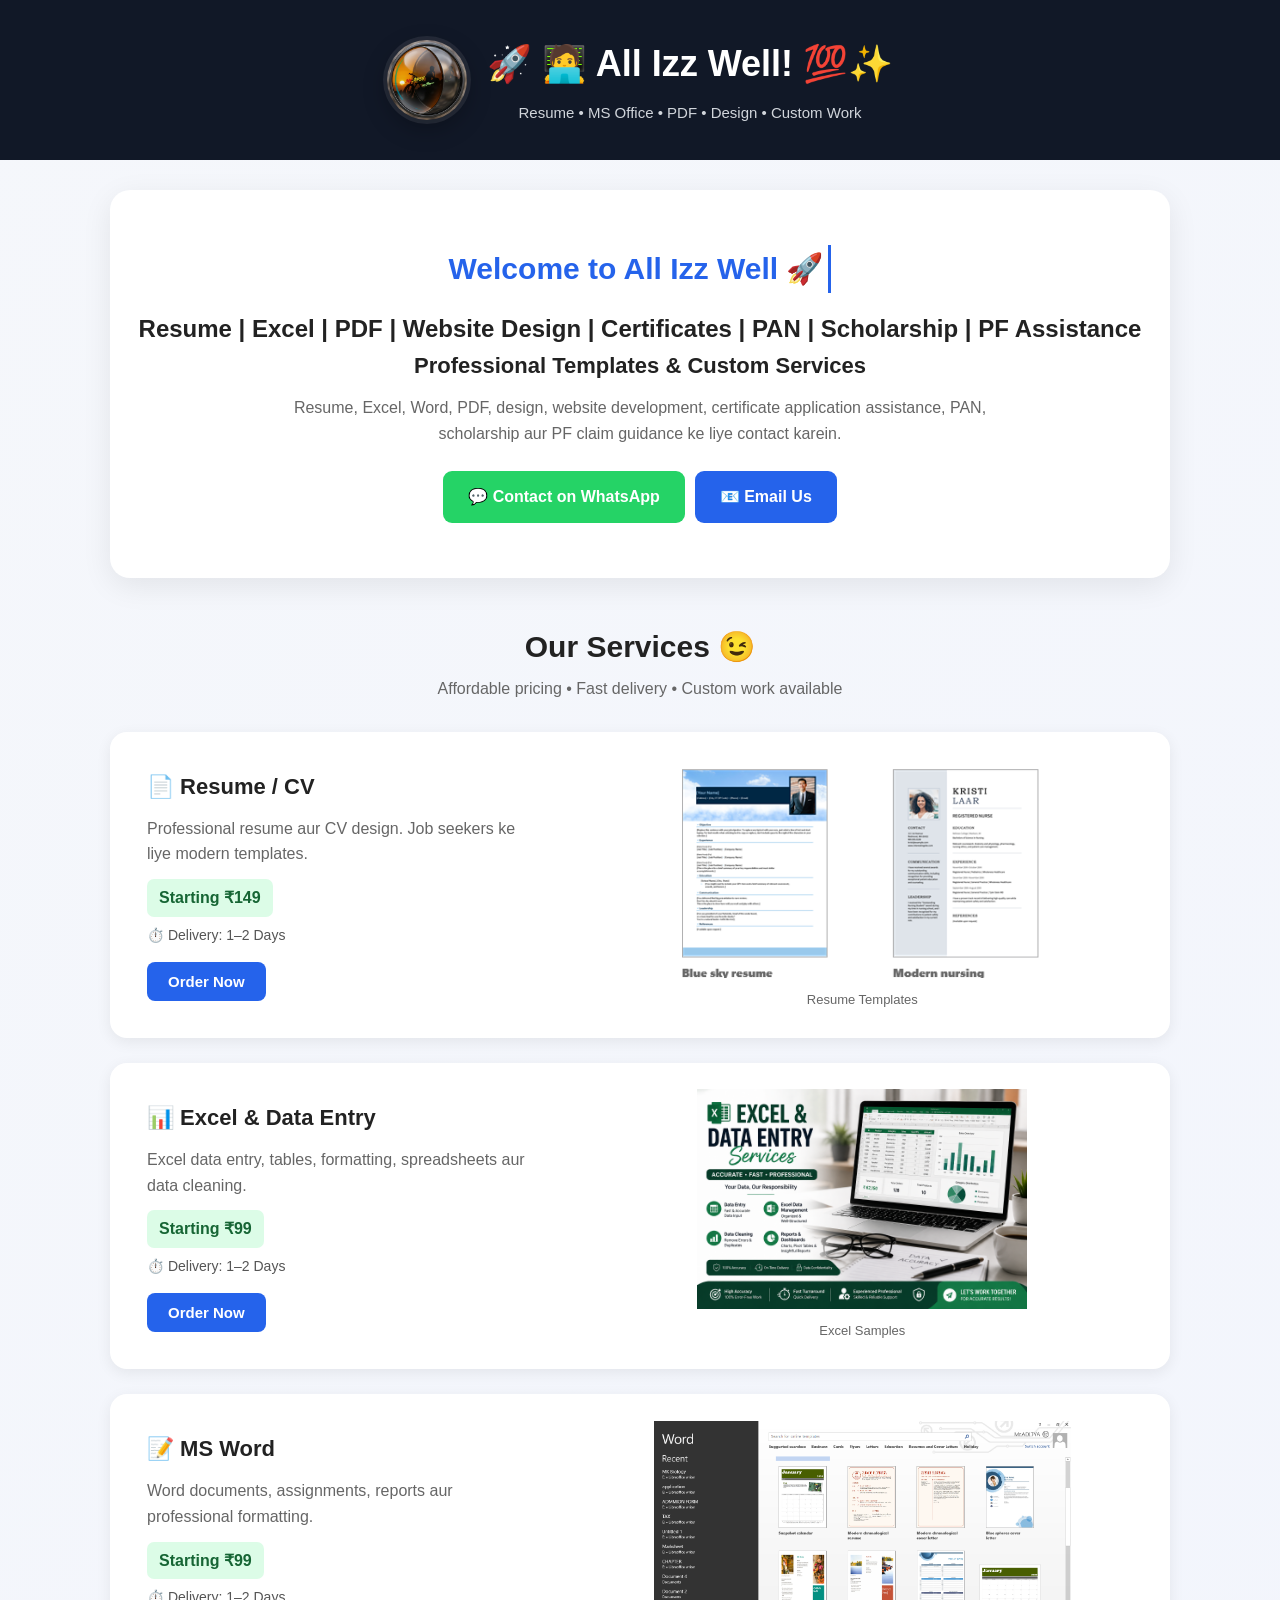
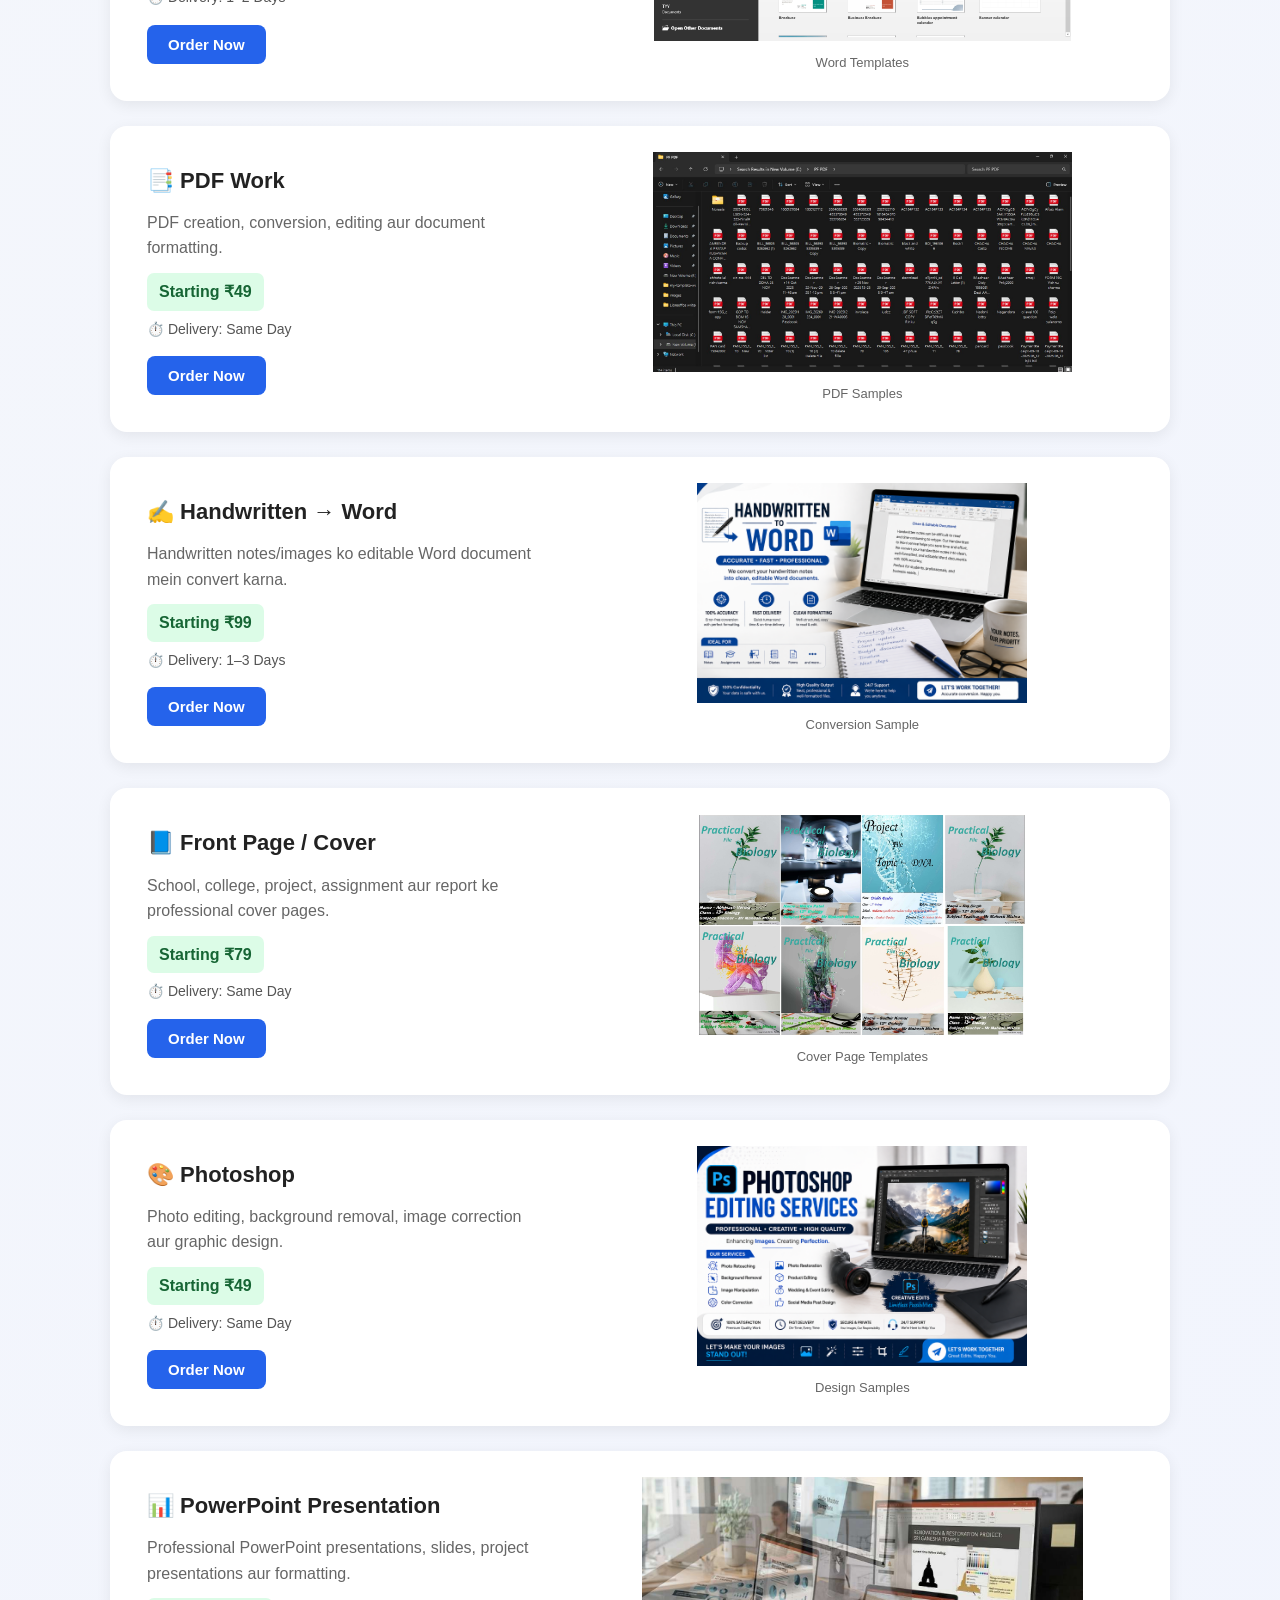
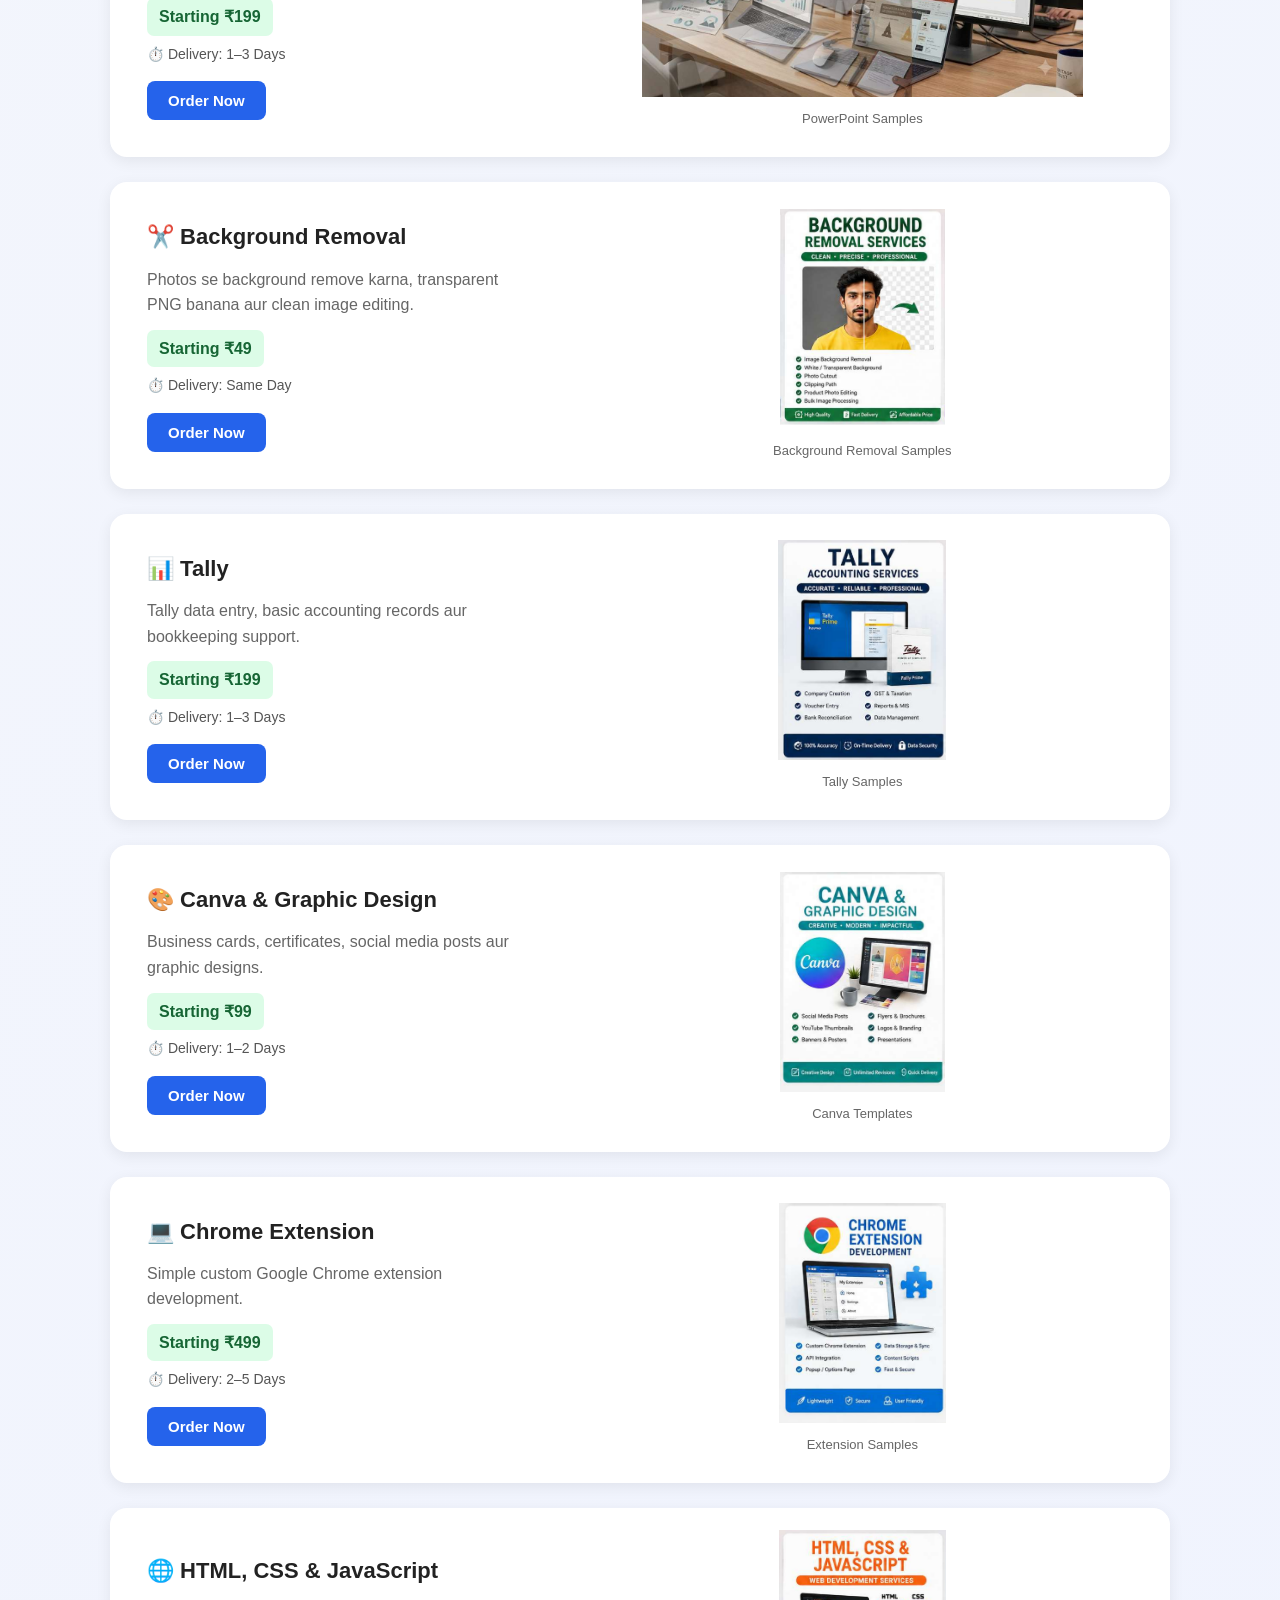
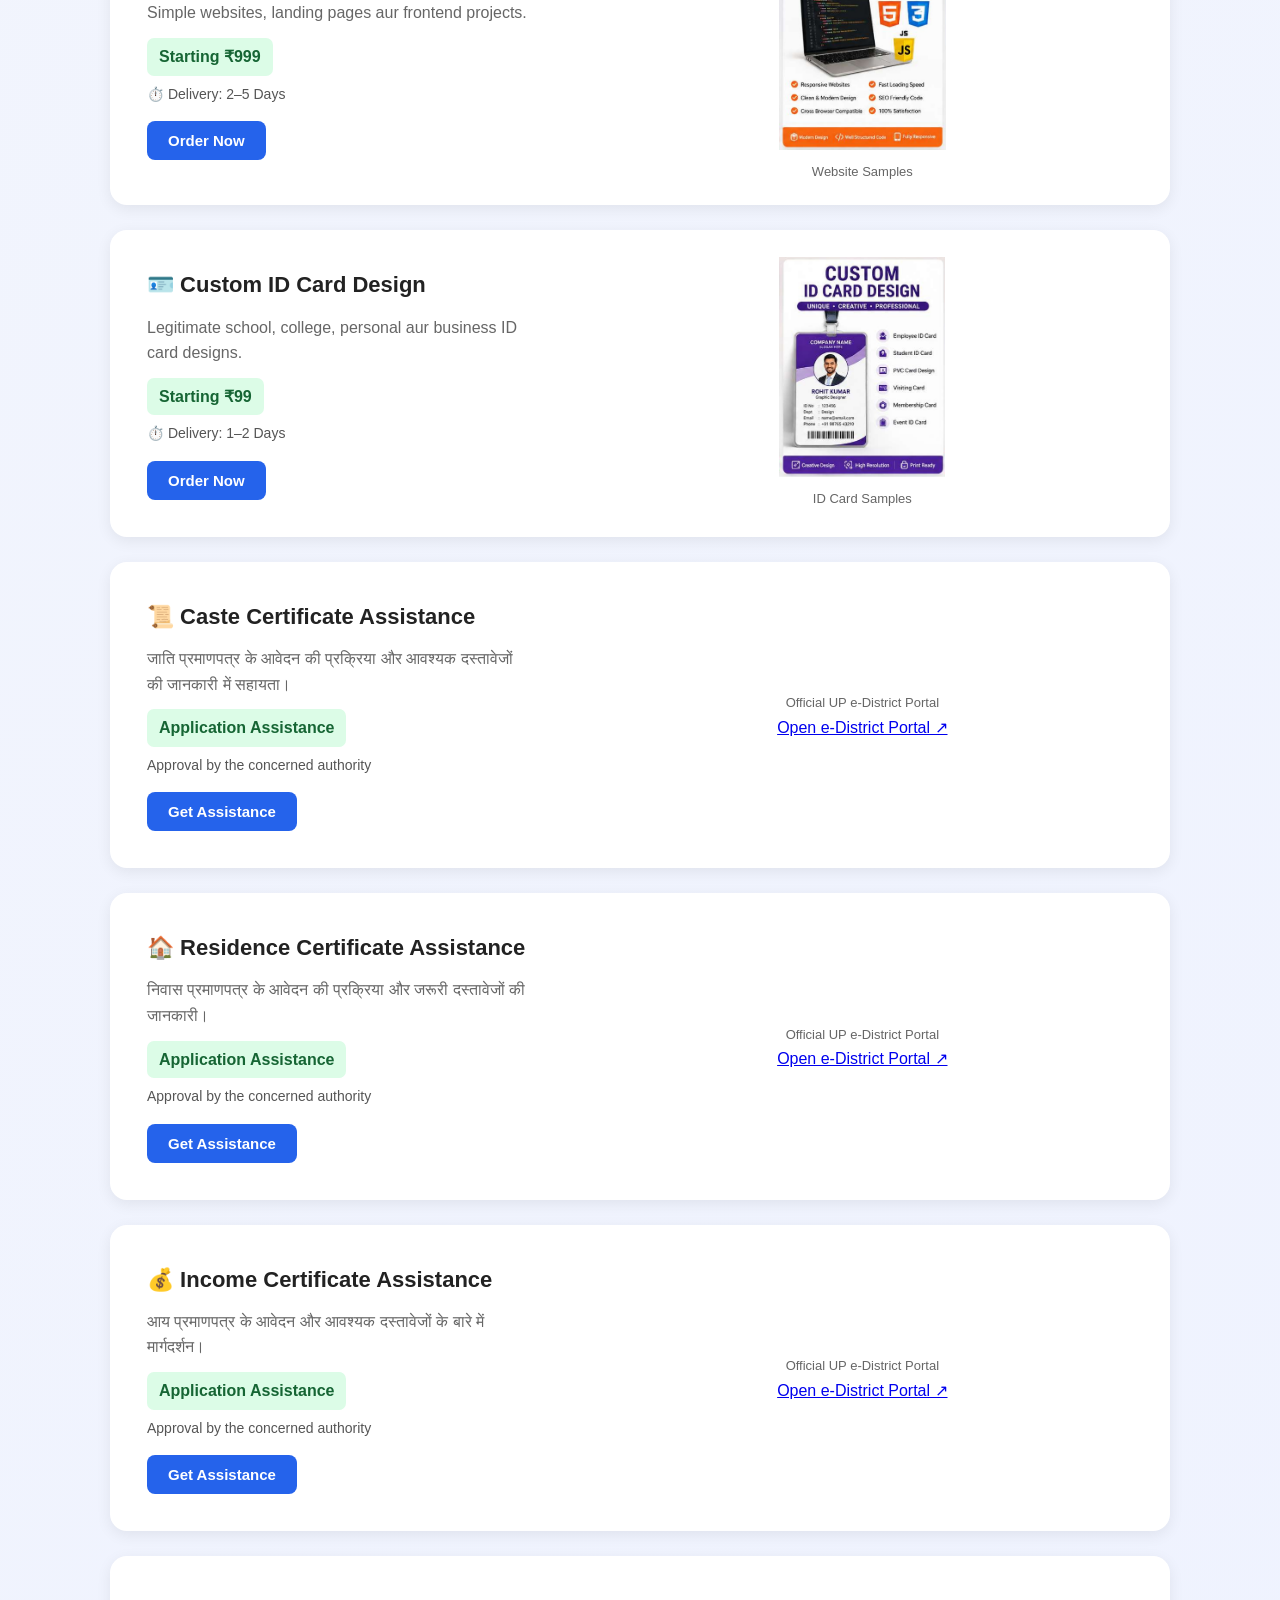
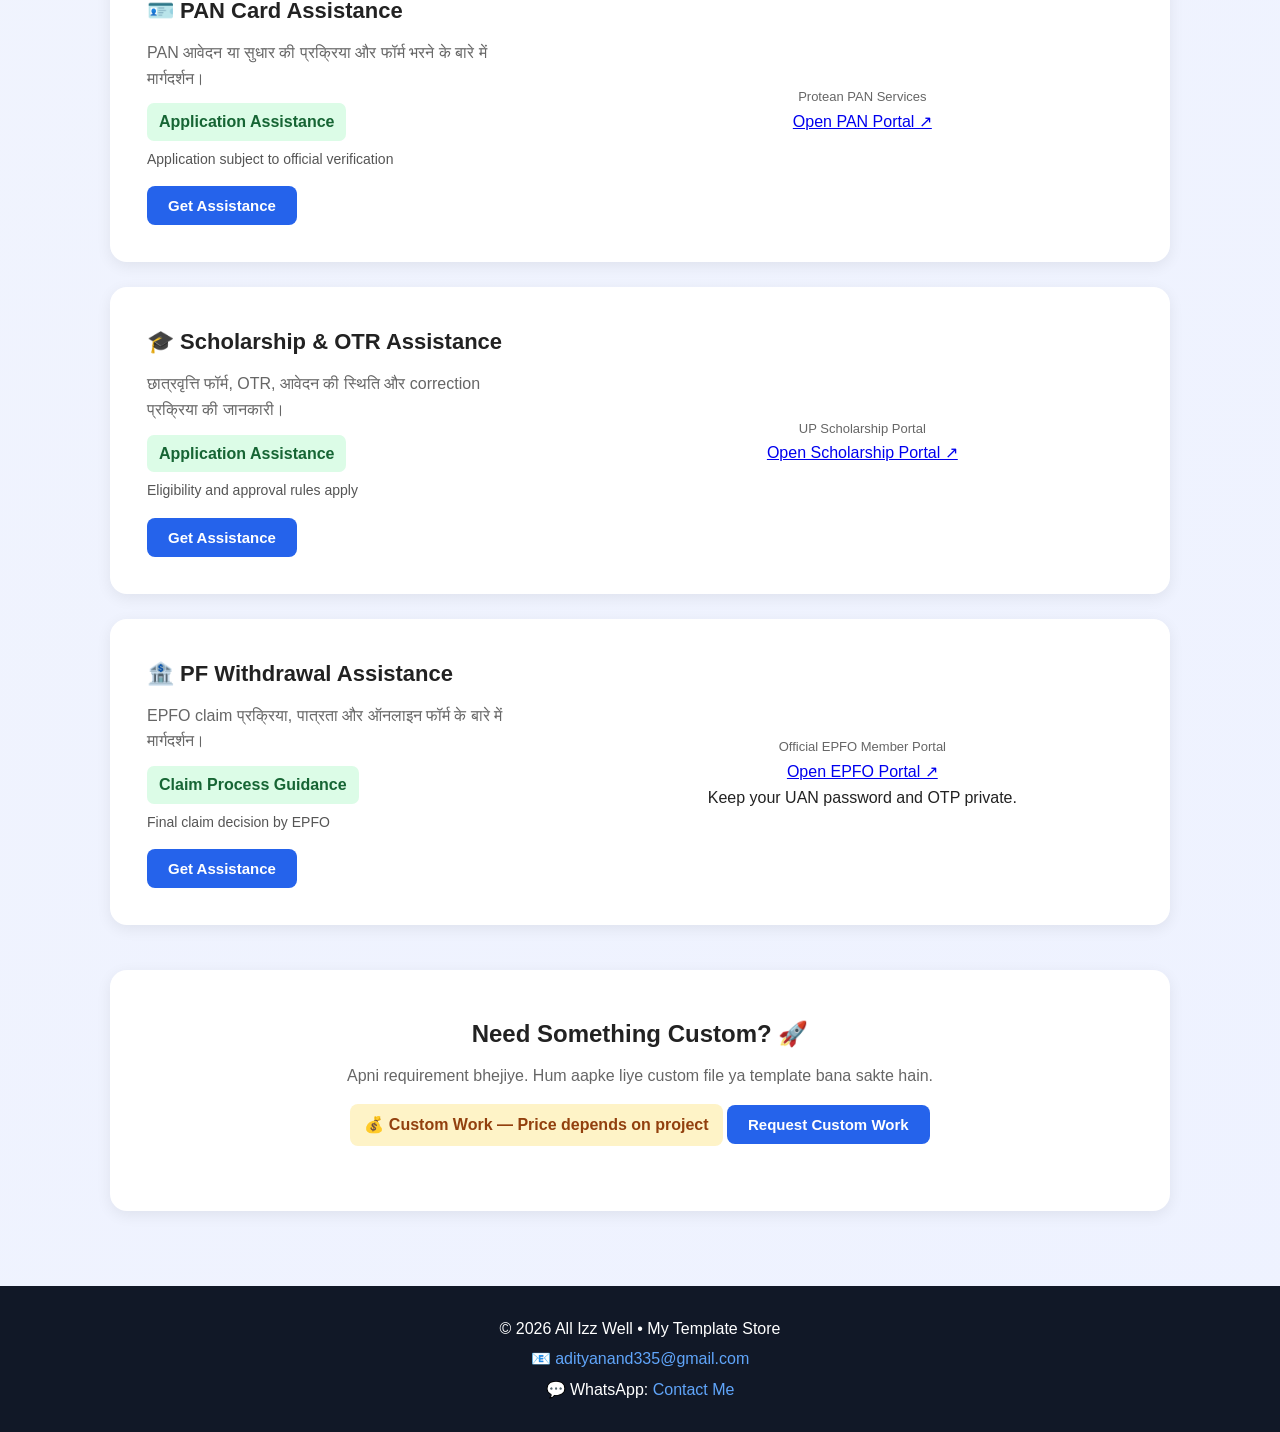
==== commit a1985c57: "Update index.html" ====
--- a/index.html
+++ b/index.html
@@ -4,10 +4,10 @@
     <meta charset="UTF-8">
     <meta name="viewport" content="width=device-width, initial-scale=1.0">
 
-    <title>☺️Resume | CV | Excel | Word | PDF | Photoshop | Canva | Tally | All Izz Well</title>
+    <title>All Izz Well | Digital Services, Certificates, PAN, Scholarship & PF Guidance</title>
 
     <meta name="description"
-        content="Resume, CV, Excel, Word, PDF, Photoshop, Canva, Tally, Website Design and custom digital services. Affordable professional digital work by All Izz Well.">
+        content="Resume, CV, Excel, Word, PDF, design, website development, certificate application assistance, PAN, scholarship and PF claim guidance by All Izz Well.">
 
     <link rel="stylesheet" href="style.css">
 </head>
@@ -38,14 +38,13 @@
 
         <!-- IMPORTANT SEO KEYWORDS -->
         <h2 class="seo-services-title">
-            Resume | CV | Excel | Word | PDF | Photoshop | Canva | Tally | Website Design
+            Resume | Excel | PDF | Website Design | Certificates | PAN | Scholarship | PF Assistance
         </h2>
 
         <h3>Professional Templates & Custom Services</h3>
 
         <p>
-            Resume, CV, Excel, Word, PDF, Photoshop, Canva, Tally,
-            Website Design, PowerPoint aur custom digital services ke liye contact karein.
+            Resume, Excel, Word, PDF, design, website development, certificate application assistance, PAN, scholarship aur PF claim guidance ke liye contact karein.
         </p>
 
         <div class="contact-buttons">
@@ -538,6 +537,93 @@
         </div>
 
     </section>
+
+
+        <!-- ONLINE APPLICATION & GOVERNMENT SERVICE ASSISTANCE -->
+        <div class="service-card">
+            <div class="service-info">
+                <h3>📜 Caste Certificate Assistance</h3>
+                <p>जाति प्रमाणपत्र के आवेदन की प्रक्रिया और आवश्यक दस्तावेजों की जानकारी में सहायता।</p>
+                <div class="price">Application Assistance</div>
+                <div class="delivery">Approval by the concerned authority</div>
+                <button onclick="order('Caste Certificate Application Assistance')">Get Assistance</button>
+            </div>
+            <div class="sample">
+                <span>Official UP e-District Portal</span>
+                <p><a href="https://edistrict.up.gov.in/edistrictup/Index2.aspx" target="_blank" rel="noopener noreferrer">Open e-District Portal ↗</a></p>
+            </div>
+        </div>
+
+        <div class="service-card">
+            <div class="service-info">
+                <h3>🏠 Residence Certificate Assistance</h3>
+                <p>निवास प्रमाणपत्र के आवेदन की प्रक्रिया और जरूरी दस्तावेजों की जानकारी।</p>
+                <div class="price">Application Assistance</div>
+                <div class="delivery">Approval by the concerned authority</div>
+                <button onclick="order('Residence Certificate Application Assistance')">Get Assistance</button>
+            </div>
+            <div class="sample">
+                <span>Official UP e-District Portal</span>
+                <p><a href="https://edistrict.up.gov.in/edistrictup/Index2.aspx" target="_blank" rel="noopener noreferrer">Open e-District Portal ↗</a></p>
+            </div>
+        </div>
+
+        <div class="service-card">
+            <div class="service-info">
+                <h3>💰 Income Certificate Assistance</h3>
+                <p>आय प्रमाणपत्र के आवेदन और आवश्यक दस्तावेजों के बारे में मार्गदर्शन।</p>
+                <div class="price">Application Assistance</div>
+                <div class="delivery">Approval by the concerned authority</div>
+                <button onclick="order('Income Certificate Application Assistance')">Get Assistance</button>
+            </div>
+            <div class="sample">
+                <span>Official UP e-District Portal</span>
+                <p><a href="https://edistrict.up.gov.in/edistrictup/Index2.aspx" target="_blank" rel="noopener noreferrer">Open e-District Portal ↗</a></p>
+            </div>
+        </div>
+
+        <div class="service-card">
+            <div class="service-info">
+                <h3>🪪 PAN Card Assistance</h3>
+                <p>PAN आवेदन या सुधार की प्रक्रिया और फॉर्म भरने के बारे में मार्गदर्शन।</p>
+                <div class="price">Application Assistance</div>
+                <div class="delivery">Application subject to official verification</div>
+                <button onclick="order('PAN Card Application Assistance')">Get Assistance</button>
+            </div>
+            <div class="sample">
+                <span>Protean PAN Services</span>
+                <p><a href="https://onlineservices.proteantech.in/paam/endUserRegisterContact.html" target="_blank" rel="noopener noreferrer">Open PAN Portal ↗</a></p>
+            </div>
+        </div>
+
+        <div class="service-card">
+            <div class="service-info">
+                <h3>🎓 Scholarship & OTR Assistance</h3>
+                <p>छात्रवृत्ति फॉर्म, OTR, आवेदन की स्थिति और correction प्रक्रिया की जानकारी।</p>
+                <div class="price">Application Assistance</div>
+                <div class="delivery">Eligibility and approval rules apply</div>
+                <button onclick="order('Scholarship and OTR Application Assistance')">Get Assistance</button>
+            </div>
+            <div class="sample">
+                <span>UP Scholarship Portal</span>
+                <p><a href="https://scholarship.up.gov.in/" target="_blank" rel="noopener noreferrer">Open Scholarship Portal ↗</a></p>
+            </div>
+        </div>
+
+        <div class="service-card">
+            <div class="service-info">
+                <h3>🏦 PF Withdrawal Assistance</h3>
+                <p>EPFO claim प्रक्रिया, पात्रता और ऑनलाइन फॉर्म के बारे में मार्गदर्शन।</p>
+                <div class="price">Claim Process Guidance</div>
+                <div class="delivery">Final claim decision by EPFO</div>
+                <button onclick="order('PF Withdrawal Process Assistance')">Get Assistance</button>
+            </div>
+            <div class="sample">
+                <span>Official EPFO Member Portal</span>
+                <p><a href="https://unifiedportal-mem.epfindia.gov.in/memberinterface/" target="_blank" rel="noopener noreferrer">Open EPFO Portal ↗</a></p>
+                <p>Keep your UAN password and OTP private.</p>
+            </div>
+        </div>
 
     <!-- CUSTOM WORK -->
     <section class="custom">
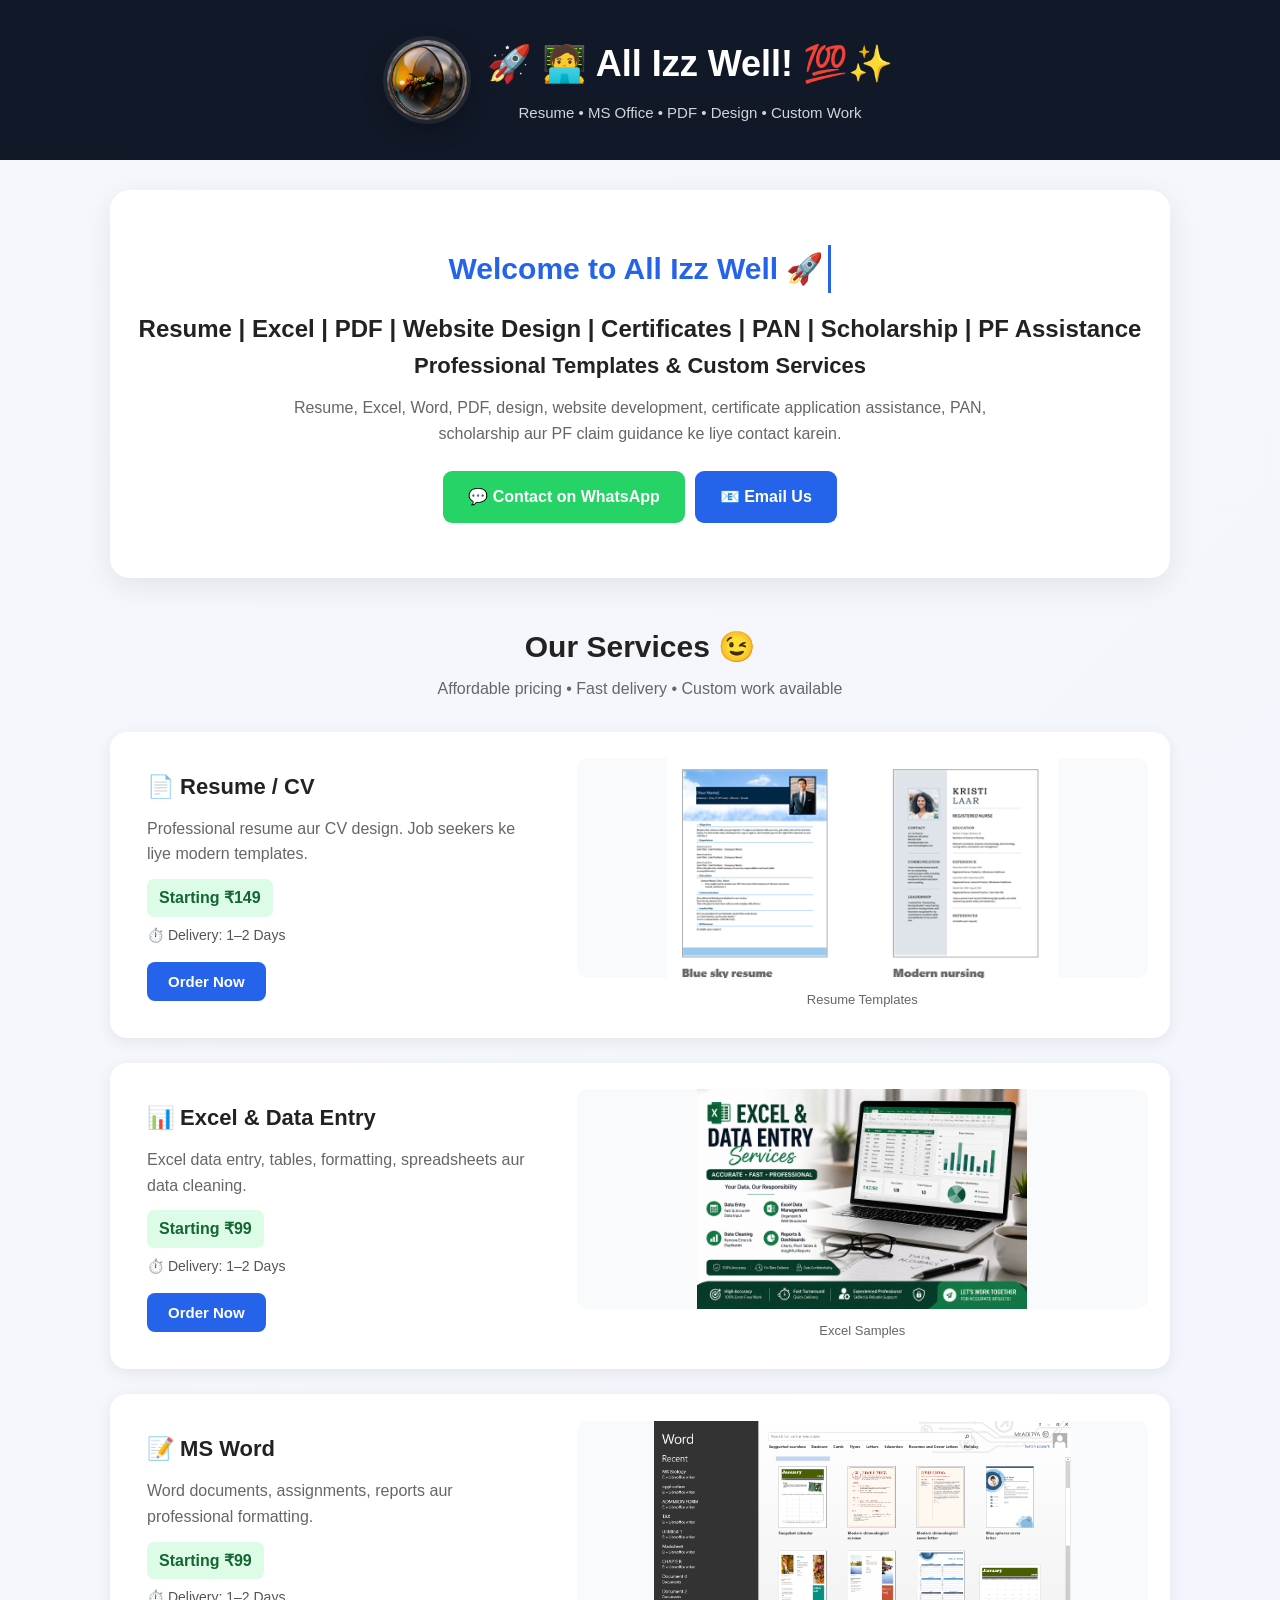
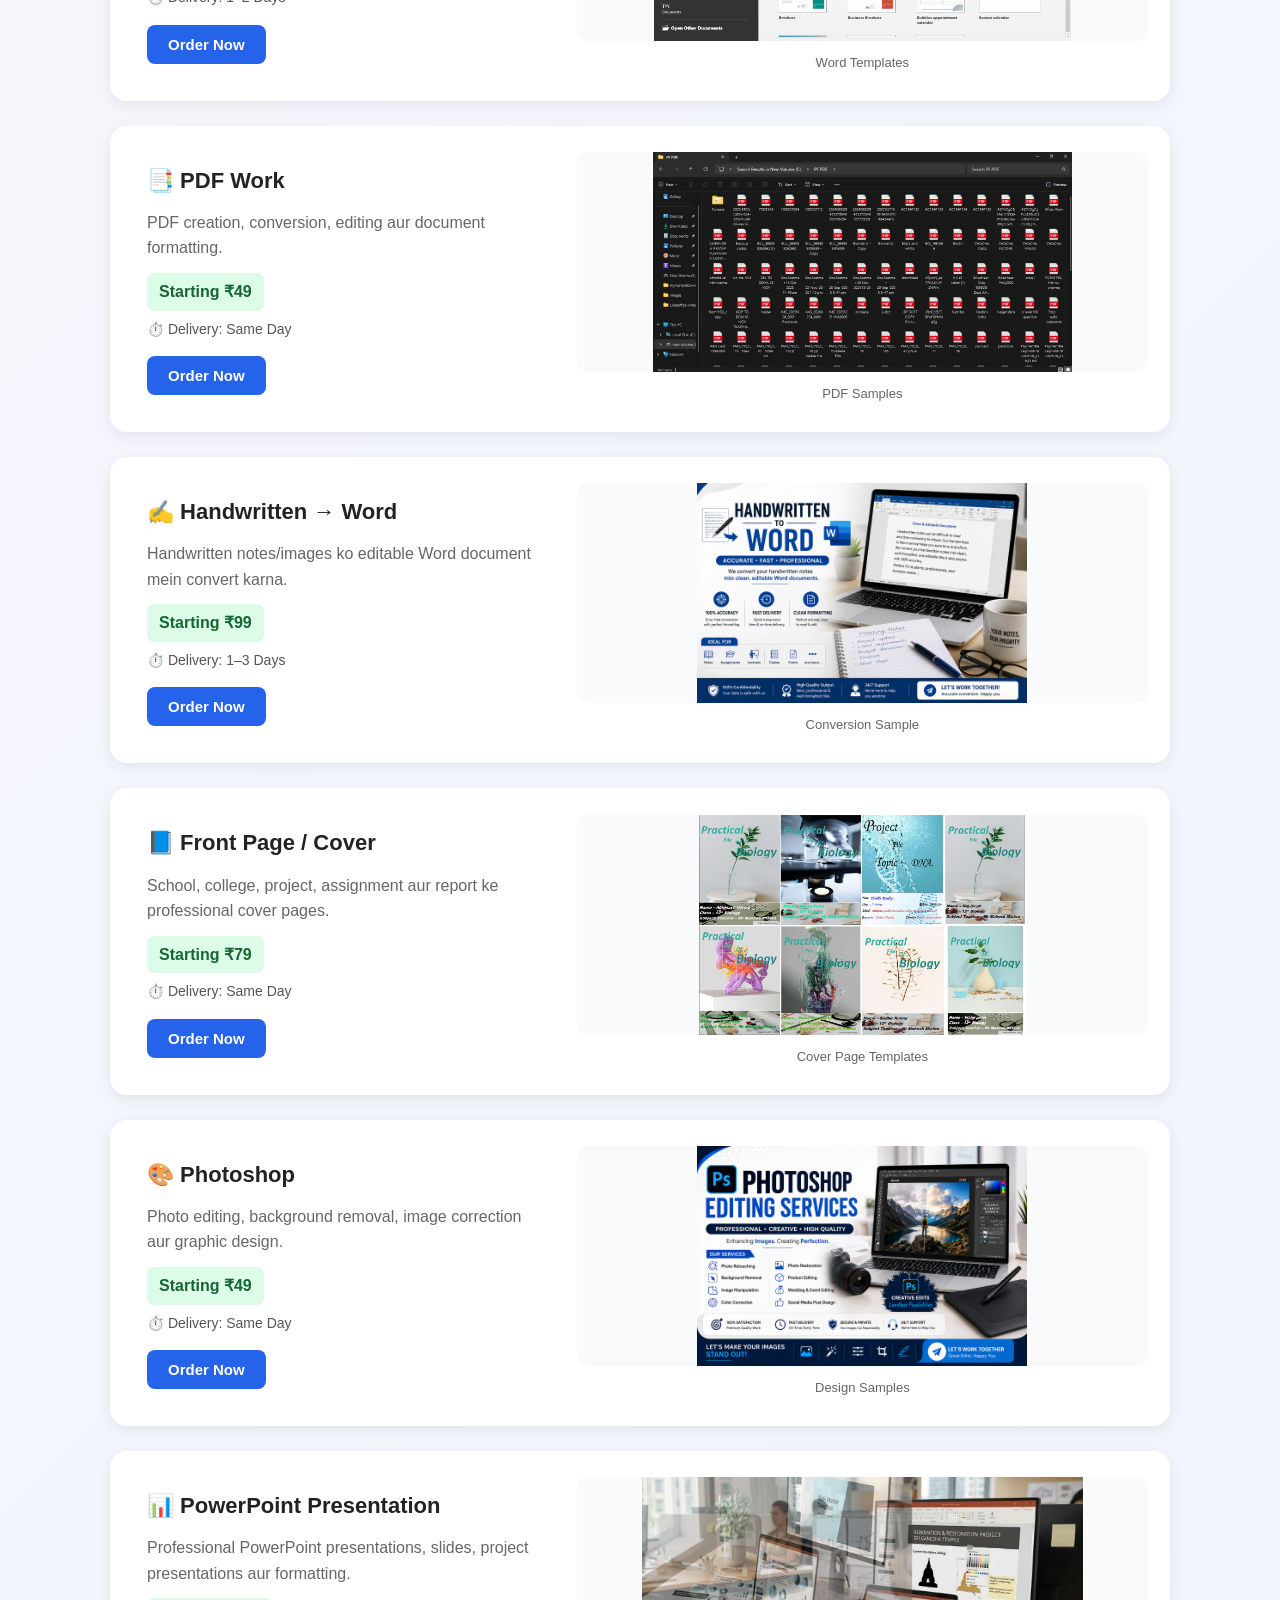
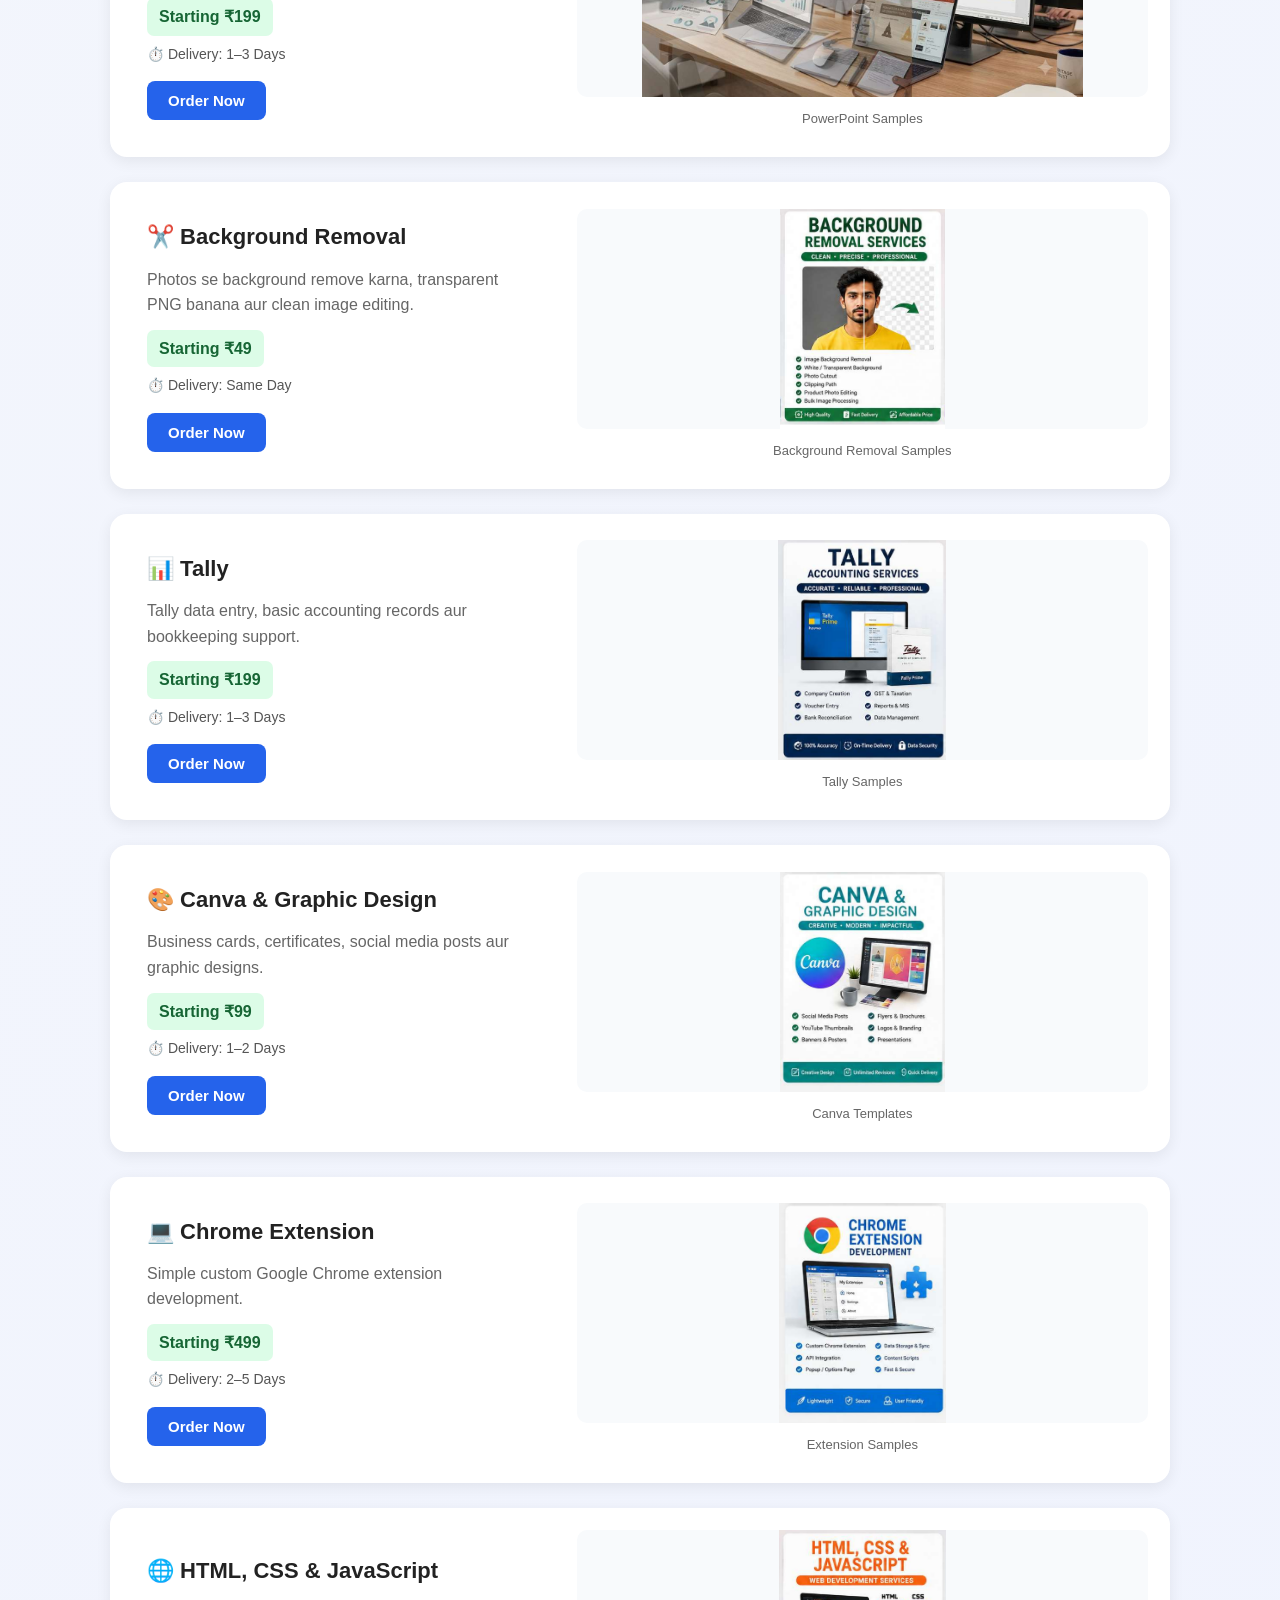
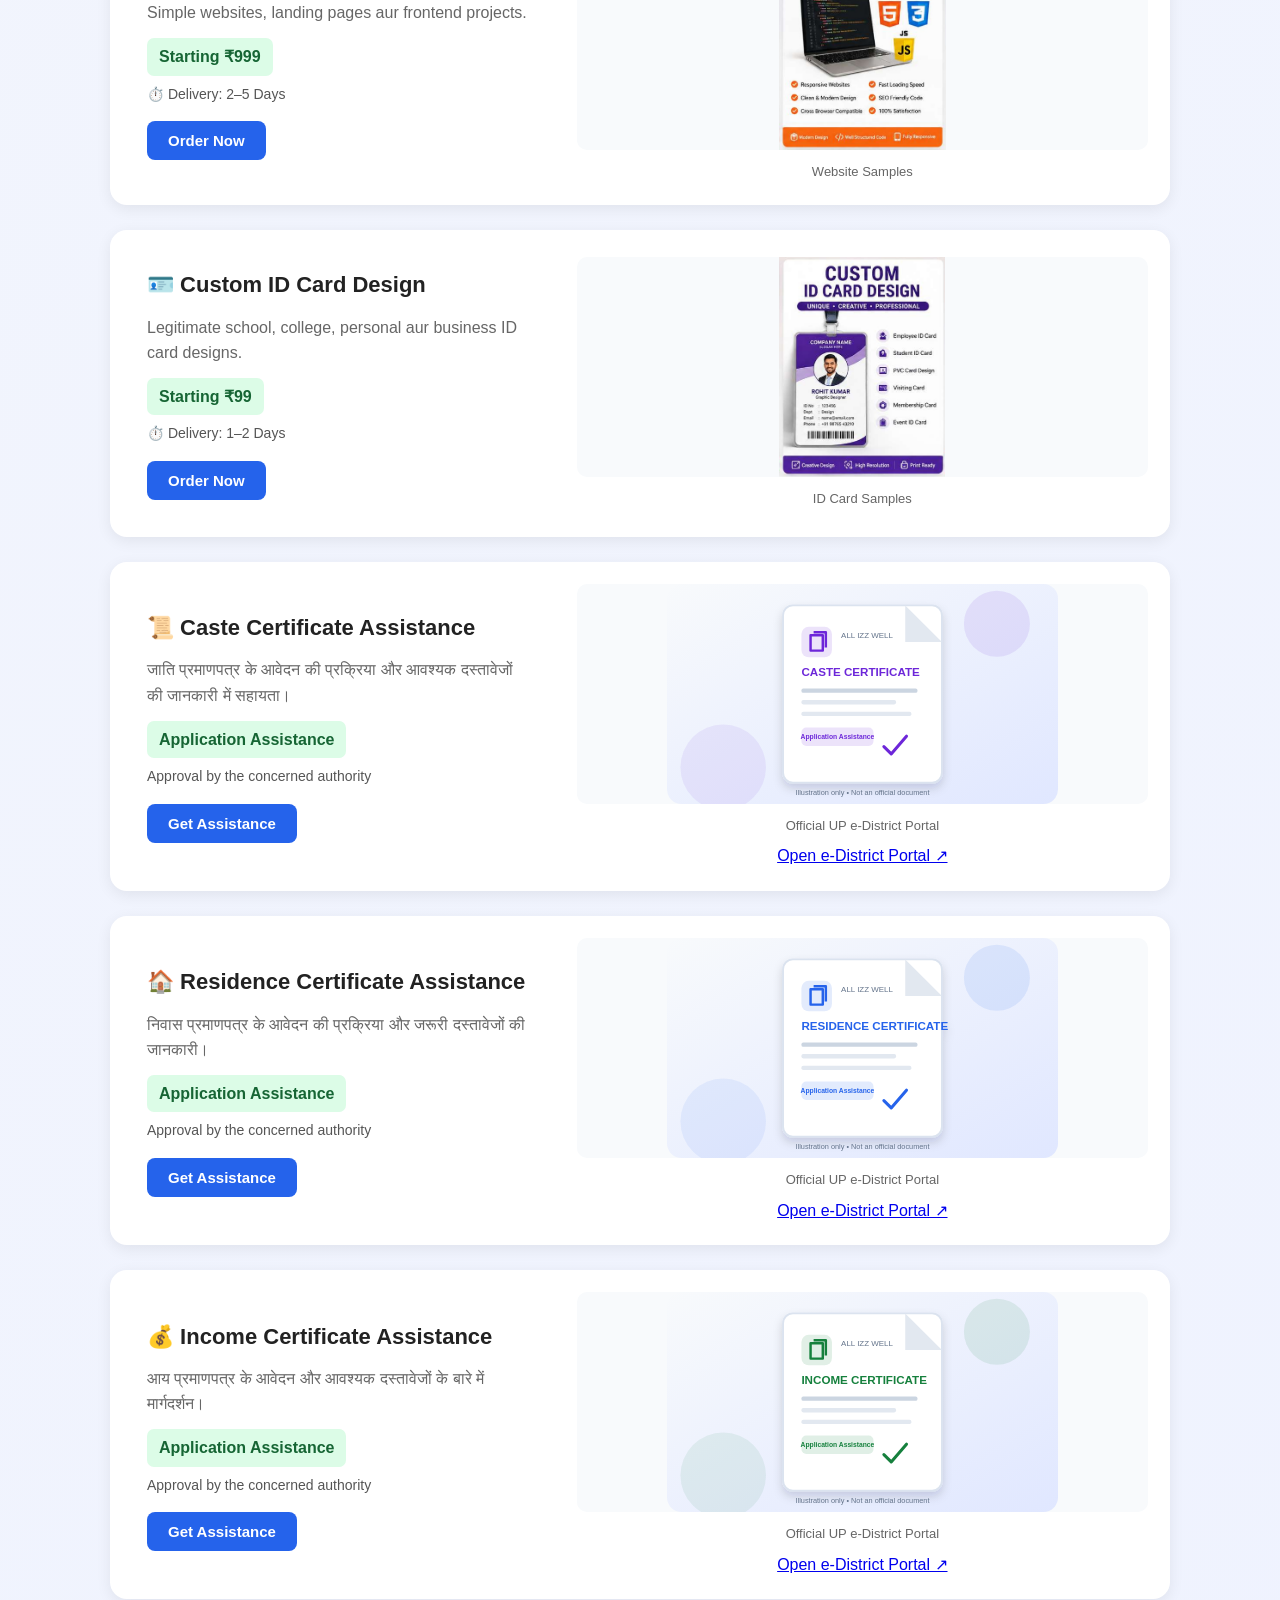
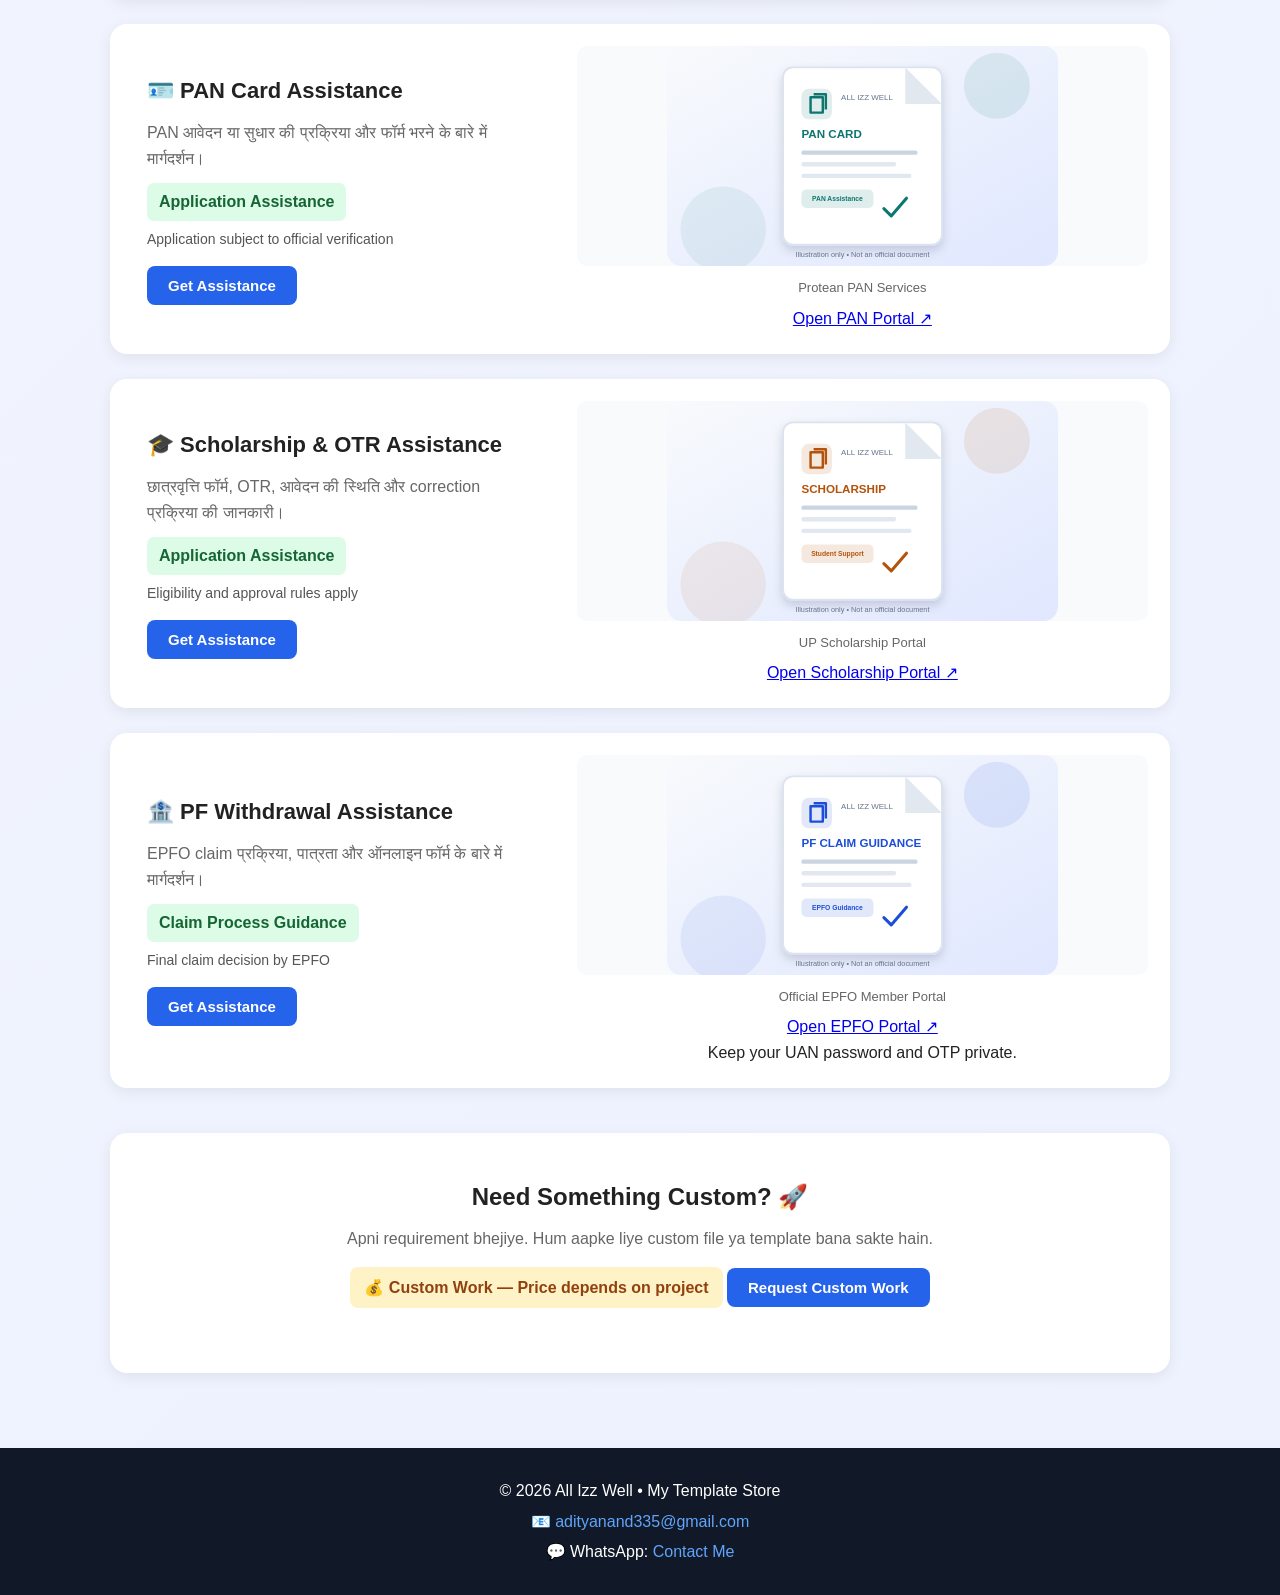
==== commit 88f3d741: "Update index.html" ====
--- a/index.html
+++ b/index.html
@@ -10,6 +10,10 @@
         content="Resume, CV, Excel, Word, PDF, design, website development, certificate application assistance, PAN, scholarship and PF claim guidance by All Izz Well.">
 
     <link rel="stylesheet" href="style.css">
+    <style>
+        .sample a { display: inline-block; margin-top: 6px; }
+        .sample img { background: #f8fafc; }
+    </style>
 </head>
 
 <body>
@@ -549,6 +553,7 @@
                 <button onclick="order('Caste Certificate Application Assistance')">Get Assistance</button>
             </div>
             <div class="sample">
+                <img src="[data-uri]" alt="Caste Certificate service illustration" loading="lazy">
                 <span>Official UP e-District Portal</span>
                 <p><a href="https://edistrict.up.gov.in/edistrictup/Index2.aspx" target="_blank" rel="noopener noreferrer">Open e-District Portal ↗</a></p>
             </div>
@@ -563,6 +568,7 @@
                 <button onclick="order('Residence Certificate Application Assistance')">Get Assistance</button>
             </div>
             <div class="sample">
+                <img src="[data-uri]" alt="Residence Certificate service illustration" loading="lazy">
                 <span>Official UP e-District Portal</span>
                 <p><a href="https://edistrict.up.gov.in/edistrictup/Index2.aspx" target="_blank" rel="noopener noreferrer">Open e-District Portal ↗</a></p>
             </div>
@@ -577,6 +583,7 @@
                 <button onclick="order('Income Certificate Application Assistance')">Get Assistance</button>
             </div>
             <div class="sample">
+                <img src="[data-uri]" alt="Income Certificate service illustration" loading="lazy">
                 <span>Official UP e-District Portal</span>
                 <p><a href="https://edistrict.up.gov.in/edistrictup/Index2.aspx" target="_blank" rel="noopener noreferrer">Open e-District Portal ↗</a></p>
             </div>
@@ -591,6 +598,7 @@
                 <button onclick="order('PAN Card Application Assistance')">Get Assistance</button>
             </div>
             <div class="sample">
+                <img src="[data-uri]" alt="Pan Card service illustration" loading="lazy">
                 <span>Protean PAN Services</span>
                 <p><a href="https://onlineservices.proteantech.in/paam/endUserRegisterContact.html" target="_blank" rel="noopener noreferrer">Open PAN Portal ↗</a></p>
             </div>
@@ -605,6 +613,7 @@
                 <button onclick="order('Scholarship and OTR Application Assistance')">Get Assistance</button>
             </div>
             <div class="sample">
+                <img src="[data-uri]" alt="Scholarship service illustration" loading="lazy">
                 <span>UP Scholarship Portal</span>
                 <p><a href="https://scholarship.up.gov.in/" target="_blank" rel="noopener noreferrer">Open Scholarship Portal ↗</a></p>
             </div>
@@ -619,6 +628,7 @@
                 <button onclick="order('PF Withdrawal Process Assistance')">Get Assistance</button>
             </div>
             <div class="sample">
+                <img src="[data-uri]" alt="Pf Claim Guidance service illustration" loading="lazy">
                 <span>Official EPFO Member Portal</span>
                 <p><a href="https://unifiedportal-mem.epfindia.gov.in/memberinterface/" target="_blank" rel="noopener noreferrer">Open EPFO Portal ↗</a></p>
                 <p>Keep your UAN password and OTP private.</p>
